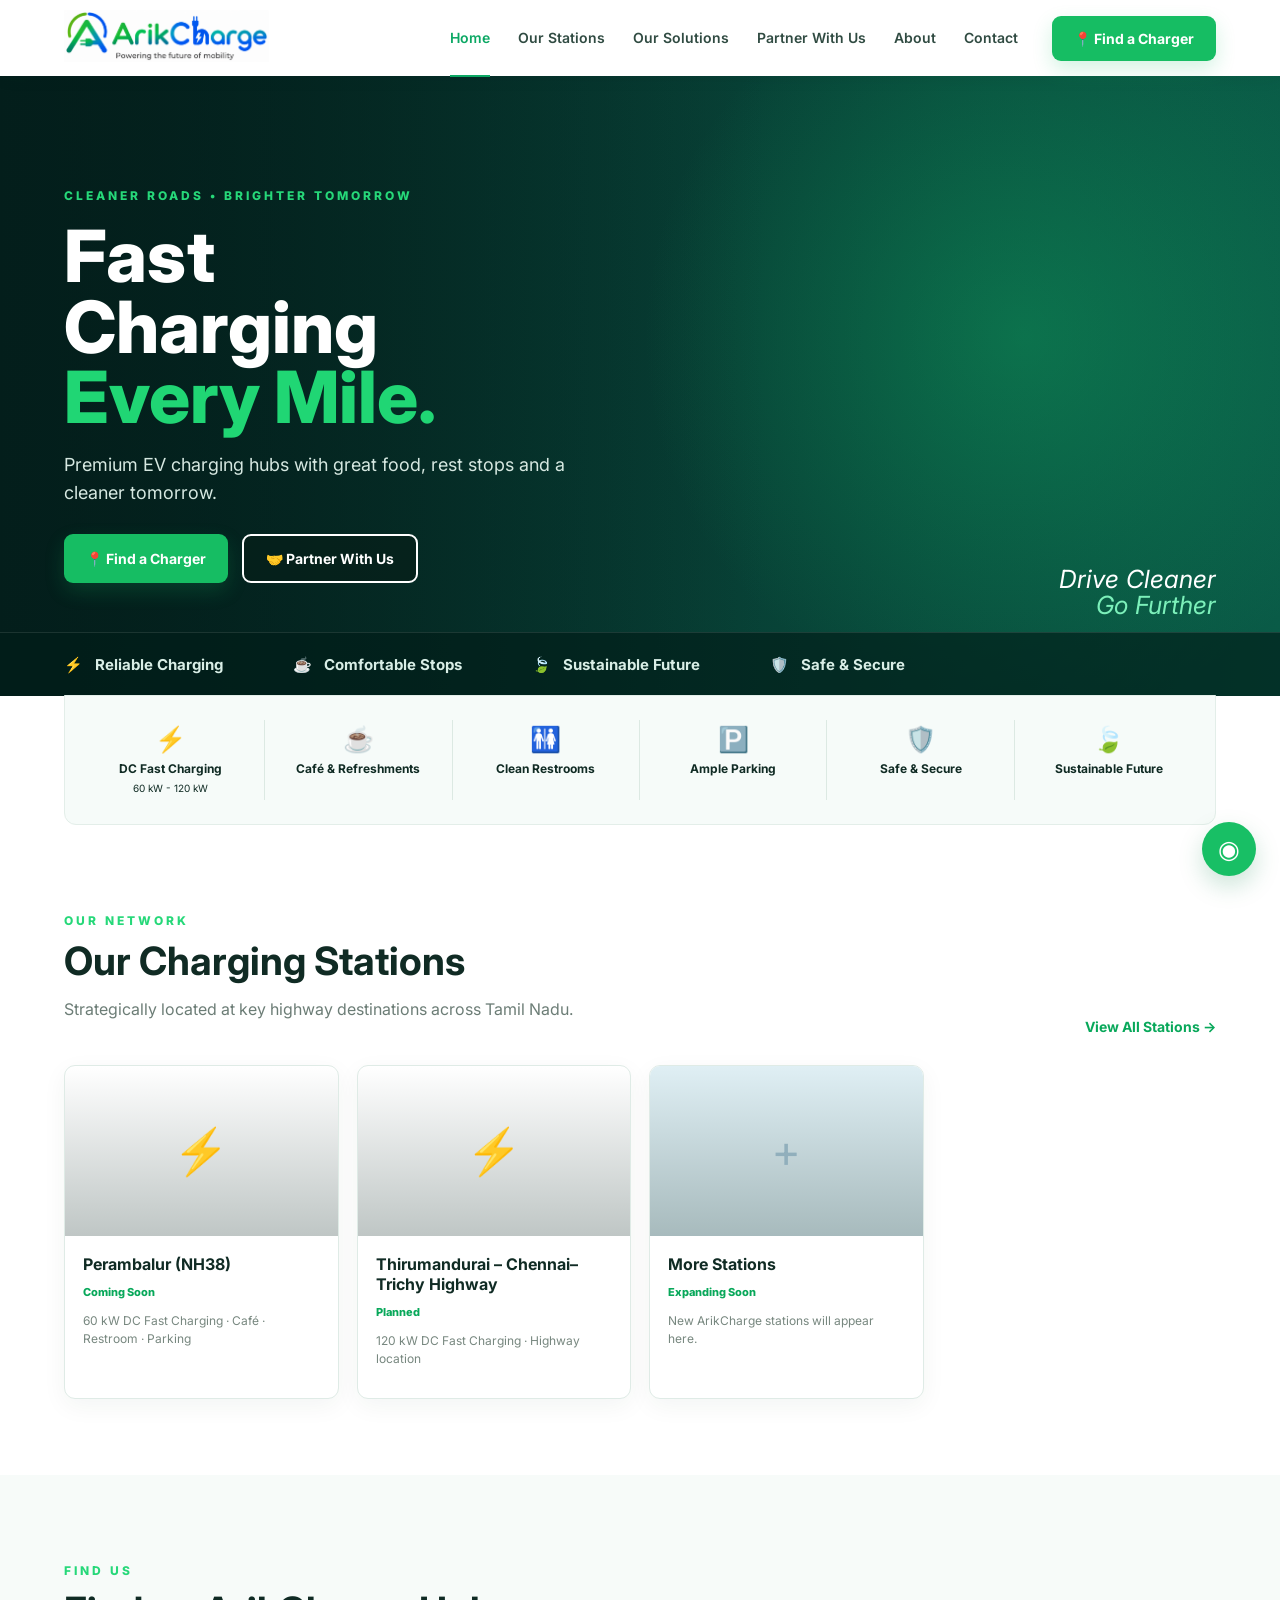
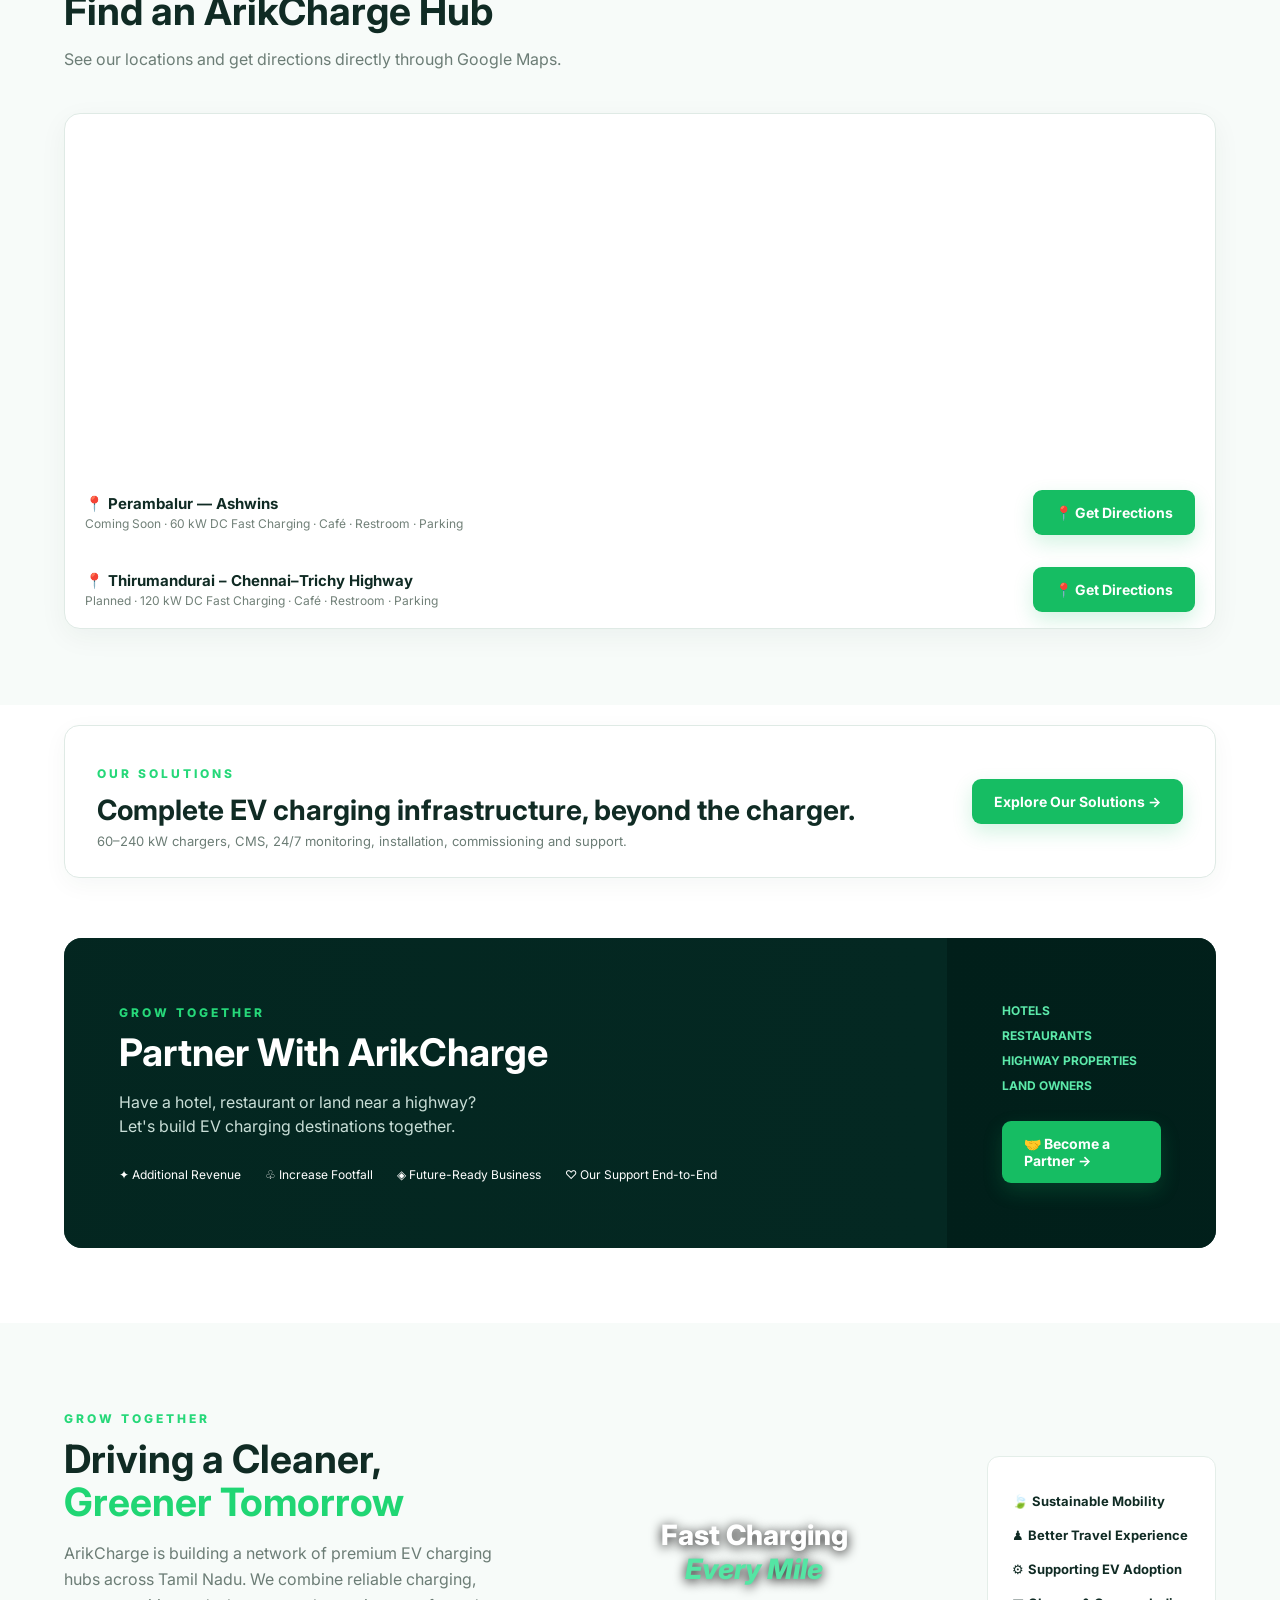
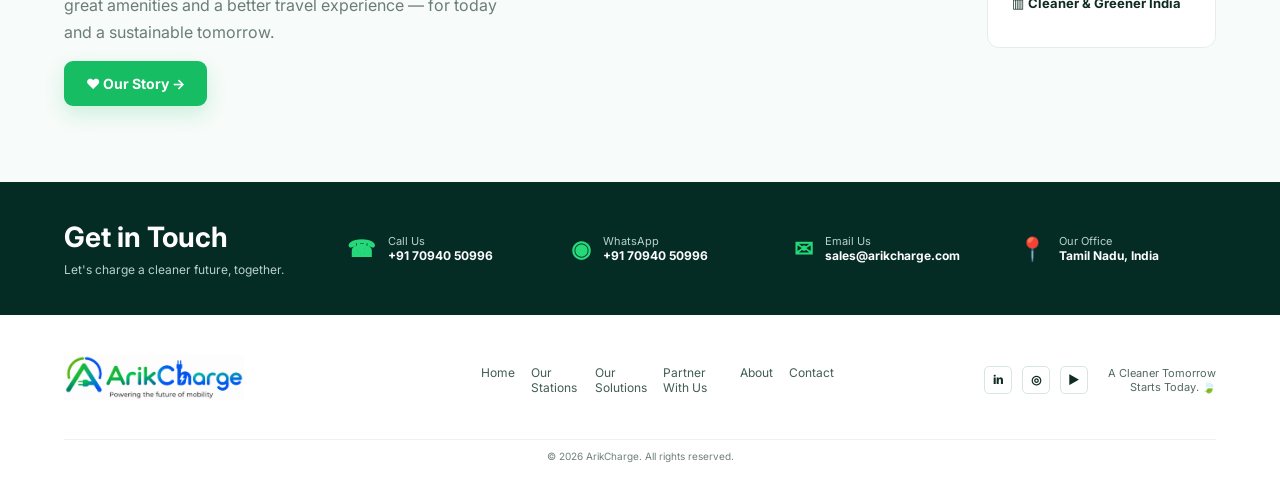
==== index.html @ 1a36ce8d "Add files via upload" ====
<!doctype html>
<html lang="en">
<head>
  <meta charset="utf-8">
  <meta name="viewport" content="width=device-width, initial-scale=1">
  <meta name="description" content="ArikCharge — Fast charging every mile. Premium EV charging hubs across Tamil Nadu.">
  <title>ArikCharge | Fast charging every mile</title>
  <link rel="preconnect" href="https://fonts.googleapis.com">
  <link rel="preconnect" href="https://fonts.gstatic.com" crossorigin>
  <link href="https://fonts.googleapis.com/css2?family=Inter:wght@400;500;600;700;800&display=swap" rel="stylesheet">
  <link rel="stylesheet" href="style.css">
</head>
<body>
<header class="site-header">
  <a class="brand" href="#home" aria-label="ArikCharge home">
    <img src="assets/arikcharge-logo.png" alt="ArikCharge">
  </a>
  <nav class="desktop-nav" aria-label="Main navigation">
    <a class="active" href="#home">Home</a>
    <a href="stations.html">Our Stations</a>
    <a href="solutions.html">Our Solutions</a>
    <a href="#partner">Partner With Us</a>
    <a href="#about">About</a>
    <a href="#contact">Contact</a>
  </nav>
  <a class="btn btn-green" href="stations.html">📍 Find a Charger</a>
  <button class="menu-btn" aria-label="Open menu" aria-expanded="false">☰</button>
</header>

<main id="home">
<section class="hero">
  <div class="hero-overlay"></div>
  <div class="hero-content">
    <p class="eyebrow">CLEANER ROADS • BRIGHTER TOMORROW</p>
    <h1>Fast<br>Charging<br><span>Every Mile.</span></h1>
    <p class="hero-copy">Premium EV charging hubs with great food, rest stops and a cleaner tomorrow.</p>
    <div class="hero-actions">
      <a class="btn btn-green" href="stations.html">📍 Find a Charger</a>
      <a class="btn btn-outline" href="#partner">🤝 Partner With Us</a>
    </div>
  </div>
  <div class="hero-sign">Drive Cleaner<br><span>Go Further</span></div>
  <div class="hero-features">
    <div>⚡ <b>Reliable Charging</b></div>
    <div>☕ <b>Comfortable Stops</b></div>
    <div>🍃 <b>Sustainable Future</b></div>
    <div>🛡️ <b>Safe & Secure</b></div>
  </div>
</section>

<section class="amenities">
  <div><span>⚡</span><b>DC Fast Charging</b><small>60 kW - 120 kW</small></div>
  <div><span>☕</span><b>Café & Refreshments</b></div>
  <div><span>🚻</span><b>Clean Restrooms</b></div>
  <div><span>🅿️</span><b>Ample Parking</b></div>
  <div><span>🛡️</span><b>Safe & Secure</b></div>
  <div><span>🍃</span><b>Sustainable Future</b></div>
</section>

<section class="section" id="hubs">
  <div class="section-heading">
    <div><p class="tag">OUR NETWORK</p><h2>Our Charging Stations</h2><p>Strategically located at key highway destinations across Tamil Nadu.</p></div>
    <a class="green-link" href="stations.html">View All Stations →</a>
  </div>
  <div class="hub-grid">
    <article class="hub-card">
      <div class="hub-photo photo-1"><span>⚡</span></div>
      <div class="hub-body"><h3>Perambalur (NH38)</h3><span class="status">Coming Soon</span><p>60 kW DC Fast Charging · Café · Restroom · Parking</p></div>
    </article>
    <article class="hub-card">
      <div class="hub-photo photo-2"><span>⚡</span></div>
      <div class="hub-body"><h3>Thirumandurai – Chennai–Trichy Highway</h3><span class="status">Planned</span><p>120 kW DC Fast Charging · Highway location</p></div>
    </article>
    <article class="hub-card more-card">
      <div class="hub-photo more"><span>+</span></div>
      <div class="hub-body"><h3>More Stations</h3><span class="status">Expanding Soon</span><p>New ArikCharge stations will appear here.</p></div>
    </article>
  </div>
</section>

<section class="section map-section" id="map">
  <div class="section-heading"><div><p class="tag">FIND US</p><h2>Find an ArikCharge Hub</h2><p>See our locations and get directions directly through Google Maps.</p></div></div>
  <div class="map-card">
    <iframe title="ArikCharge locations map" src="https://www.google.com/maps?q=11.32,78.98&z=10&output=embed" loading="lazy" allowfullscreen></iframe>
    <div class="map-actions"><div><strong>📍 Perambalur — Ashwins</strong><span>Coming Soon · 60 kW DC Fast Charging · Café · Restroom · Parking</span></div><a class="btn btn-green" href="https://www.google.com/maps/dir/?api=1&destination=Ashwins%20Hotel%2C%20Perambalur%2C%20Tamil%20Nadu" target="_blank" rel="noopener">📍 Get Directions</a></div>
    <div class="map-actions"><div><strong>📍 Thirumandurai – Chennai–Trichy Highway</strong><span>Planned · 120 kW DC Fast Charging · Café · Restroom · Parking</span></div><a class="btn btn-green" href="https://www.google.com/maps/dir/?api=1&destination=9XWV%2BQC3%2C%20Chennai%20-%20Trichy%20Hwy%2C%20Thirumandurai%2C%20Tamil%20Nadu%20621108" target="_blank" rel="noopener">📍 Get Directions</a></div>
  </div>
</section>

<section class="section" style="padding-top:20px;padding-bottom:60px">
  <div class="solution-teaser" style="display:flex;justify-content:space-between;align-items:center;gap:25px;padding:28px 32px;border:1px solid #dfeae5;border-radius:15px;background:#fff;box-shadow:0 7px 24px #123a2b0b">
    <div><p class="tag">OUR SOLUTIONS</p><h2 style="margin:6px 0;font-size:28px">Complete EV charging infrastructure, beyond the charger.</h2><p style="margin:0;color:#6c7d76;font-size:13px">60–240 kW chargers, CMS, 24/7 monitoring, installation, commissioning and support.</p></div>
    <a class="btn btn-green" href="solutions.html">Explore Our Solutions →</a>
  </div>
</section>

<section class="partner" id="partner">
  <div class="partner-image"></div>
  <div class="partner-content">
    <p class="tag">GROW TOGETHER</p>
    <h2>Partner With ArikCharge</h2>
    <p>Have a hotel, restaurant or land near a highway?<br>Let's build EV charging destinations together.</p>
    <div class="partner-benefits">
      <span>✦ Additional Revenue</span><span>♧ Increase Footfall</span><span>◈ Future-Ready Business</span><span>♡ Our Support End-to-End</span>
    </div>
  </div>
  <div class="partner-side"><b>HOTELS</b><b>RESTAURANTS</b><b>HIGHWAY PROPERTIES</b><b>LAND OWNERS</b><a class="btn btn-green" href="#contact">🤝 Become a Partner →</a></div>
</section>

<section class="section about" id="about">
  <div class="about-copy">
    <p class="tag">GROW TOGETHER</p>
    <h2>Driving a Cleaner,<br><span>Greener Tomorrow</span></h2>
    <p>ArikCharge is building a network of premium EV charging hubs across Tamil Nadu. We combine reliable charging, great amenities and a better travel experience — for today and a sustainable tomorrow.</p>
    <a class="btn btn-green" href="about.html">♥ Our Story →</a>
  </div>
  <div class="about-image"><span>Fast Charging<br><em>Every Mile</em></span></div>
  <div class="about-points">
    <p>🍃 <b>Sustainable Mobility</b></p>
    <p>♟ <b>Better Travel Experience</b></p>
    <p>⚙ <b>Supporting EV Adoption</b></p>
    <p>▥ <b>Cleaner & Greener India</b></p>
  </div>
</section>

<section class="contact" id="contact">
  <div><h2>Get in Touch</h2><p>Let's charge a cleaner future, together.</p></div>
  <a href="tel:+917094050996"><strong>☎</strong><span>Call Us<br><b>+91 70940 50996</b></span></a>
  <a href="https://wa.me/917094050996" target="_blank" rel="noopener"><strong>◉</strong><span>WhatsApp<br><b>+91 70940 50996</b></span></a>
  <a href="mailto:sales@arikcharge.com"><strong>✉</strong><span>Email Us<br><b>sales@arikcharge.com</b></span></a>
  <div><strong>📍</strong><span>Our Office<br><b>Tamil Nadu, India</b></span></div>
</section>
</main>
<a class="whatsapp-float" href="https://wa.me/917094050996" target="_blank" rel="noopener" aria-label="Chat with ArikCharge on WhatsApp">◉</a>

<footer>
  <div class="footer-brand"><img src="assets/arikcharge-logo.png" alt="ArikCharge"></div>
  <div class="footer-links"><a href="#home">Home</a><a href="stations.html">Our Stations</a><a href="solutions.html">Our Solutions</a><a href="#partner">Partner With Us</a><a href="#about">About</a><a href="#contact">Contact</a></div>
  <div class="social"><a href="#" aria-label="LinkedIn">in</a><a href="https://www.instagram.com/arikcharge/" target="_blank" rel="noopener" aria-label="Instagram">◎</a><a href="#" aria-label="YouTube">▶</a><p>A Cleaner Tomorrow<br>Starts Today. 🍃</p></div>
  <small>© 2026 ArikCharge. All rights reserved.</small>
</footer>
<script src="script.js"></script>
</body>
</html>
---- style.css ----
*{box-sizing:border-box}html{scroll-behavior:smooth}body{margin:0;font-family:Inter,Arial,sans-serif;color:#102b24;background:#fff}a{text-decoration:none;color:inherit}.site-header{height:76px;padding:0 5%;display:flex;align-items:center;gap:34px;background:#fff;position:sticky;top:0;z-index:20;box-shadow:0 2px 16px #062d2210}.brand img{width:205px;height:58px;object-fit:contain}.desktop-nav{display:flex;gap:28px;margin-left:auto}.desktop-nav a{font-size:14px;font-weight:600;color:#304b42;padding:29px 0}.desktop-nav a.active,.desktop-nav a:hover{color:#0ca864;border-bottom:2px solid #0ca864}.btn{display:inline-flex;align-items:center;justify-content:center;padding:14px 22px;border-radius:9px;font-weight:700;font-size:14px;transition:.2s}.btn-green{background:#16bd63;color:#fff;box-shadow:0 8px 20px #16bd6330}.btn-green:hover{transform:translateY(-2px);background:#0faa56}.btn-outline{border:2px solid #fff;color:#fff;background:#061e19aa}.menu-btn{display:none;border:0;background:none;font-size:25px}.hero{min-height:620px;position:relative;background:linear-gradient(90deg,#031e1b 0%,#073b32 48%,#0a5b47 100%);overflow:hidden;color:#fff}.hero:after{content:"";position:absolute;inset:0;background:radial-gradient(circle at 80% 42%,#12b96855 0,transparent 35%),linear-gradient(90deg,#031e1bcc 0%,transparent 60%)}.hero-overlay{position:absolute;inset:0;background-image:url("https://images.unsplash.com/photo-1592833159155-c62df1b65634?auto=format&fit=crop&w=1800&q=85");background-size:cover;background-position:center;opacity:.55}.hero-content{position:relative;z-index:2;padding:100px 5%;max-width:720px}.eyebrow,.tag{font-size:12px;letter-spacing:3px;font-weight:800;color:#26d879}.hero h1{font-size:72px;line-height:.98;margin:18px 0;font-weight:800}.hero h1 span,.about h2 span{color:#20d674}.hero-copy{font-size:18px;line-height:1.55;color:#d6e8e1;max-width:520px}.hero-actions{display:flex;gap:14px;margin-top:28px}.hero-sign{position:absolute;z-index:3;right:5%;bottom:78px;font-size:25px;font-style:italic;line-height:1.05;text-align:right}.hero-sign span{color:#7cf0ba}.hero-features{position:absolute;z-index:3;bottom:0;left:0;right:0;display:flex;gap:70px;padding:22px 5%;background:#001d18aa;border-top:1px solid #ffffff1a}.hero-features div{font-size:15px;color:#d9eee6}.hero-features b{margin-left:8px}.amenities{margin:-1px 5% 0;padding:24px 1%;display:grid;grid-template-columns:repeat(6,1fr);background:#f6fbf9;border:1px solid #e3eee9;border-radius:0 0 12px 12px;position:relative;z-index:5}.amenities div{text-align:center;border-right:1px solid #dce9e3;padding:4px 10px}.amenities div:last-child{border:0}.amenities span{display:block;font-size:25px;color:#0bbf65;margin-bottom:7px}.amenities b{display:block;font-size:12px}.amenities small{font-size:10px}.section{padding:76px 5%}.section-heading{display:flex;justify-content:space-between;align-items:end;gap:20px}.section-heading h2,.about h2,.partner h2{font-size:39px;line-height:1.1;margin:6px 0 10px}.section-heading p:not(.tag),.about-copy>p:not(.tag){color:#6c7d76}.green-link{color:#08a85a;font-weight:700;font-size:14px}.hub-grid{display:grid;grid-template-columns:repeat(4,1fr);gap:18px;margin-top:30px}.hub-card{background:#fff;border:1px solid #dfebe6;border-radius:11px;overflow:hidden;box-shadow:0 7px 24px #123a2b0d}.hub-photo{height:170px;background-size:cover;background-position:center;display:flex;align-items:center;justify-content:center;color:#fff;font-size:45px;position:relative}.hub-photo:after{content:"";position:absolute;inset:0;background:linear-gradient(180deg,transparent,#001d1840)}.hub-photo span{position:relative;z-index:1}.photo-1{background-image:url("https://images.unsplash.com/photo-1593941707882-a5bba14938c7?auto=format&fit=crop&w=900&q=80")}.photo-2{background-image:url("https://images.unsplash.com/photo-1617886322168-72f1d7b6c1a0?auto=format&fit=crop&w=900&q=80")}.photo-3{background-image:url("https://images.unsplash.com/photo-1592833159155-c62df1b65634?auto=format&fit=crop&w=900&q=80")}.more{background:#dfeff4;color:#91afbc}.hub-body{padding:18px}.hub-body h3{margin:0 0 6px;font-size:16px}.hub-body p{font-size:12px;color:#77877f;line-height:1.5}.status{font-size:11px;font-weight:800;color:#08a85a}.partner{margin:0 5% 75px;border-radius:18px;overflow:hidden;min-height:310px;display:grid;grid-template-columns:1.3fr 1fr .7fr;position:relative;background:#052b25;color:#fff}.partner-image{grid-column:1/4;grid-row:1;position:absolute;inset:0;background-image:linear-gradient(90deg,#03251fcc,#03251f66),url("https://images.unsplash.com/photo-1497366754035-f200968a6e72?auto=format&fit=crop&w=1800&q=80");background-size:cover;background-position:center}.partner-content,.partner-side{position:relative;z-index:2;padding:55px}.partner-content{grid-column:1/3}.partner-content h2{font-size:38px}.partner-content>p:not(.tag){line-height:1.55;color:#c9ded7}.partner-benefits{display:flex;gap:24px;margin-top:28px;flex-wrap:wrap;font-size:12px}.partner-side{grid-column:3;background:#001b17aa;display:flex;flex-direction:column;gap:10px;align-items:flex-start;justify-content:center}.partner-side b{font-size:12px;color:#5ce9aa}.partner-side .btn{margin-top:18px}.about{display:grid;grid-template-columns:1.1fr 1fr .55fr;gap:25px;align-items:center;background:#f7fbf9}.about-copy{padding-right:20px}.about-copy>p:not(.tag){line-height:1.65}.about-image{height:260px;border-radius:12px;background-image:url("https://images.unsplash.com/photo-1500530855697-b586d89ba3ee?auto=format&fit=crop&w=1000&q=80");background-size:cover;background-position:center;display:flex;align-items:center;justify-content:center;color:#fff;text-align:center;font-size:28px;font-weight:800;text-shadow:0 2px 12px #000}.about-image em{color:#55e5a4}.about-points{background:#fff;padding:18px 24px;border-radius:12px;border:1px solid #e4eee9}.about-points p{font-size:13px;margin:18px 0}.contact{background:#052b25;color:#fff;padding:38px 5%;display:grid;grid-template-columns:1.3fr repeat(4,1fr);gap:25px;align-items:center}.contact h2{margin:0 0 8px;font-size:28px}.contact p{margin:0;color:#b8d2ca;font-size:12px}.contact a,.contact>div:not(:first-child){display:flex;gap:12px;align-items:center}.contact strong{font-size:23px;color:#25d87a}.contact span{font-size:11px;color:#b8d2ca}.contact b{font-size:12px;color:#fff}.contact a:hover b{color:#4be99a}footer{padding:35px 5%;display:grid;grid-template-columns:1.1fr 1fr 1fr;gap:30px;align-items:center;background:#fff}.footer-brand img{width:180px;height:55px;object-fit:contain}.footer-links{display:flex;gap:16px;justify-content:center;font-size:12px;color:#425d53}.footer-links a:hover{color:#0aa95c}.social{display:flex;align-items:center;justify-content:flex-end;gap:10px}.social a{width:28px;height:28px;border:1px solid #d8e6e0;border-radius:5px;display:grid;place-items:center;font-weight:800;font-size:12px}.social p{font-size:11px;margin-left:10px;text-align:right;color:#536860}footer small{grid-column:1/4;text-align:center;color:#718078;font-size:10px;padding-top:10px;border-top:1px solid #edf2ef}
@media(max-width:1000px){.desktop-nav{gap:15px}.hub-grid{grid-template-columns:repeat(2,1fr)}.amenities{grid-template-columns:repeat(3,1fr);gap:12px}.amenities div:nth-child(3){border:0}.partner{grid-template-columns:1fr}.partner-content{grid-column:1}.partner-side{grid-column:1}.partner-image{grid-column:1}.about{grid-template-columns:1fr 1fr}.about-points{grid-column:1/3}.contact{grid-template-columns:repeat(2,1fr)}.contact>div:first-child{grid-column:1/3}}
@media(max-width:720px){.site-header{height:68px;padding:0 18px}.brand img{width:155px;height:54px}.desktop-nav,.site-header>.btn{display:none}.menu-btn{display:block;margin-left:auto}.hero{min-height:620px}.hero-content{padding:75px 24px}.hero h1{font-size:52px}.hero-copy{font-size:16px}.hero-sign{right:24px;bottom:80px;font-size:19px}.hero-features{gap:12px;padding:15px 20px;justify-content:space-between}.hero-features div{font-size:10px;text-align:center}.hero-features b{display:block;margin:4px 0 0}.amenities{margin:0 15px;grid-template-columns:repeat(2,1fr);border-radius:0 0 12px 12px}.amenities div:nth-child(even){border:0}.section{padding:55px 20px}.section-heading{display:block}.section-heading h2,.about h2,.partner h2{font-size:31px}.green-link{display:inline-block;margin-top:12px}.hub-grid{grid-template-columns:1fr}.partner{margin:0 15px 55px}.partner-content,.partner-side{padding:35px 25px}.about{grid-template-columns:1fr;padding:50px 20px}.about-points{grid-column:auto}.about-image{height:220px}.contact{grid-template-columns:1fr;padding:35px 25px}.contact>div:first-child{grid-column:auto}.contact a,.contact>div{padding:10px 0}footer{grid-template-columns:1fr;padding:30px 20px;text-align:center}.footer-links{flex-wrap:wrap}.social{justify-content:center}.social p{display:none}footer small{grid-column:auto}}

/* Phase 2 — Our Solutions */
.solution-hero{min-height:430px;position:relative;display:flex;align-items:center;color:#fff;overflow:hidden;background:linear-gradient(90deg,#031e1b,#075c48)}
.solution-hero:before{content:"";position:absolute;inset:0;background:linear-gradient(90deg,#031e1ee8 0%,#063b32d0 45%,#075d4b99 100%),url("https://images.unsplash.com/photo-1593941707882-a5bba14938c7?auto=format&fit=crop&w=1800&q=85") center/cover}
.solution-hero-content{position:relative;z-index:2;padding:80px 5%;max-width:780px}.solution-hero h1{font-size:60px;line-height:1.02;margin:15px 0}.solution-hero h1 span{color:#28df79}.solution-hero p:not(.eyebrow){font-size:17px;line-height:1.65;color:#d5e8e1;max-width:680px}
.charger-grid{display:grid;grid-template-columns:repeat(4,1fr);gap:18px;margin-top:30px}.charger-card{padding:25px;border:1px solid #dfebe6;border-radius:14px;background:#fff;box-shadow:0 8px 28px #123a2b0d;position:relative;overflow:hidden}.charger-card:before{content:"";position:absolute;left:0;top:0;width:100%;height:4px;background:#16bd63}.charger-card.featured:before{background:#1677d2}.charger-number{font-size:44px;font-weight:800;line-height:1;color:#0ca864}.charger-number span{font-size:18px;margin-left:4px}.charger-card h3{font-size:17px;margin:17px 0 8px}.charger-card p{font-size:12px;color:#708078;line-height:1.55;min-height:58px}.charger-card ul,.service-card ul{padding-left:17px;color:#52665e;font-size:12px;line-height:1.9;margin-bottom:0}.solution-services{background:#f7fbf9}.service-grid{display:grid;grid-template-columns:repeat(4,1fr);gap:18px;margin-top:30px}.service-card{background:#fff;border:1px solid #dfebe6;border-radius:14px;padding:25px;box-shadow:0 7px 24px #123a2b0a}.service-icon{width:52px;height:52px;border-radius:12px;display:grid;place-items:center;background:#eaf8f1;color:#087f4d;font-weight:800;font-size:18px;margin-bottom:17px}.service-card h3{margin:0 0 8px;font-size:17px}.service-card p{font-size:12px;color:#708078;line-height:1.55;min-height:58px}.process-section{background:#e9f8f2;padding:60px 5%}.process-inner{text-align:center}.process-inner h2{font-size:36px;margin:7px 0 35px}.process-grid{display:grid;grid-template-columns:1fr .35fr 1fr .35fr 1fr .35fr 1fr .35fr 1fr .35fr 1fr;align-items:center;gap:10px}.process-grid div{font-size:12px;color:#35564a}.process-grid div:nth-child(even){font-size:24px;color:#16bd63}.process-grid div:nth-child(odd){display:flex;flex-direction:column;gap:8px}.process-grid b{font-size:20px;color:#0ca864}.process-grid span{font-weight:700}.solution-cta{margin:70px 5%;padding:50px 55px;border-radius:18px;background:linear-gradient(110deg,#052c25,#075d4b);color:#fff;display:flex;justify-content:space-between;align-items:center;gap:30px}.solution-cta h2{font-size:36px;margin:6px 0 10px}.solution-cta p:not(.tag){color:#c6ddd5;line-height:1.55;max-width:650px}.cta-actions{display:flex;gap:12px;flex-shrink:0}.btn-light-outline{border:2px solid #fff;color:#fff;background:transparent}.btn-light-outline:hover{background:#fff;color:#06352c}

/* Home map + social */
.map-section{background:#f7fbf9}.map-card{margin-top:28px;border-radius:16px;overflow:hidden;border:1px solid #dfeae5;background:#fff;box-shadow:0 8px 28px #123a2b0d}.map-card iframe{display:block;width:100%;height:360px;border:0}.map-actions{padding:16px 20px;display:flex;justify-content:space-between;align-items:center;gap:15px}.map-actions strong{font-size:15px}.map-actions span{display:block;color:#718078;font-size:12px;margin-top:3px}.whatsapp-float{position:fixed;right:24px;bottom:24px;z-index:50;width:54px;height:54px;border-radius:50%;display:grid;place-items:center;background:#18bf65;color:#fff;font-size:25px;box-shadow:0 10px 25px #0a7e4535}.whatsapp-float:hover{transform:translateY(-2px)}
@media(max-width:1000px){.charger-grid,.service-grid{grid-template-columns:repeat(2,1fr)}.process-grid{grid-template-columns:repeat(6,1fr)}.process-grid div:nth-child(even){display:none}.process-grid div:nth-child(odd){margin-bottom:18px}.solution-cta{display:block}.cta-actions{margin-top:25px}}
@media(max-width:720px){.solution-hero{min-height:500px}.solution-hero-content{padding:65px 24px}.solution-hero h1{font-size:45px}.charger-grid,.service-grid{grid-template-columns:1fr}.process-section{padding:50px 20px}.process-grid{grid-template-columns:repeat(2,1fr);gap:20px}.solution-cta{margin:50px 15px;padding:35px 25px}.solution-cta h2{font-size:29px}.cta-actions{flex-direction:column}.map-card iframe{height:300px}.map-actions{align-items:flex-start;flex-direction:column}.whatsapp-float{right:18px;bottom:18px}}
@media(max-width:720px){.desktop-nav.mobile-open{display:flex;position:absolute;top:68px;left:0;right:0;background:#fff;padding:12px 20px 18px;flex-direction:column;gap:0;box-shadow:0 12px 20px #123a2b18}.desktop-nav.mobile-open a{padding:13px 0;border-bottom:1px solid #edf2ef}.desktop-nav.mobile-open a.active{border-bottom:2px solid #0ca864}}

/* V3 — Our Stations & About */
.station-hero{min-height:430px;position:relative;display:flex;align-items:center;color:#fff;overflow:hidden;background:#063b32}.station-hero:before{content:"";position:absolute;inset:0;background:linear-gradient(90deg,#031e1ee8 0%,#063b32cc 48%,#075d4b88 100%),url("https://images.unsplash.com/photo-1593941707882-a5bba14938c7?auto=format&fit=crop&w=1800&q=85") center/cover}.station-hero-content{position:relative;z-index:2;padding:80px 5%;max-width:800px}.station-hero h1{font-size:60px;line-height:1.02;margin:15px 0}.station-hero h1 span{color:#28df79}.station-hero p:not(.eyebrow){font-size:17px;line-height:1.65;color:#d5e8e1;max-width:680px}.station-grid{display:grid;grid-template-columns:repeat(2,1fr);gap:22px;margin-top:30px}.station-card{border:1px solid #dfebe6;border-radius:15px;background:#fff;overflow:hidden;box-shadow:0 8px 28px #123a2b0d}.station-card.station-coming{grid-column:1/-1;display:grid;grid-template-columns:260px 1fr;align-items:center}.station-photo{height:210px;background-size:cover;background-position:center;display:flex;align-items:center;justify-content:center;color:#fff;position:relative;overflow:hidden}.station-photo:after{content:"";position:absolute;inset:0;background:linear-gradient(180deg,#001d1810,#001d1870)}.station-photo span{font-size:55px;font-weight:800;position:relative;z-index:1}.station-photo small{font-size:18px;font-weight:800;position:relative;z-index:1;margin:30px 0 0 5px}.station-body{padding:23px}.station-top{display:flex;justify-content:space-between;gap:15px;align-items:start}.station-top .tag{margin:0 0 7px;font-size:10px;letter-spacing:1.6px}.station-body h3{font-size:20px;margin:0 0 9px}.station-body>p:not(.tag){color:#6c7d76;line-height:1.6;font-size:13px}.station-meta{display:flex;gap:8px;flex-wrap:wrap;margin:18px 0}.station-meta span{background:#f3f8f5;border:1px solid #e0ebe5;padding:8px 10px;border-radius:7px;font-size:11px;font-weight:700;color:#3d5a50}.station-btn{margin-top:5px}.station-route-grid{display:grid;grid-template-columns:1fr 1fr;gap:18px;margin-top:28px}.route-card{background:#fff;border:1px solid #dfeae5;border-radius:12px;padding:22px;display:flex;flex-direction:column;gap:8px}.route-card b{font-size:15px}.route-card span{font-size:12px;color:#718078}.about-hero:before{background:linear-gradient(90deg,#031e1ee8 0%,#063b32d0 50%,#075d4b88 100%),url("https://images.unsplash.com/photo-1500530855697-b586d89ba3ee?auto=format&fit=crop&w=1800&q=85") center/cover}.about-story{display:grid;grid-template-columns:1.05fr 1fr;gap:55px;align-items:center}.about-story-copy h2{font-size:42px;margin:8px 0 18px}.about-story-copy h2 span{color:#0cb866}.about-story-copy>p:not(.tag){color:#667971;line-height:1.75}.about-large{height:340px}.values-section{background:#f7fbf9}.value-grid{display:grid;grid-template-columns:repeat(4,1fr);gap:18px;margin-top:30px}.value-grid article{background:#fff;border:1px solid #dfebe6;border-radius:13px;padding:25px;min-height:210px}.value-grid article>b{font-size:12px;color:#0ca864;letter-spacing:1px}.value-grid h3{font-size:17px;margin:30px 0 10px}.value-grid p{font-size:12px;color:#718078;line-height:1.6}.about-vision{padding:75px 5%;background:#052b25;color:#fff;display:grid;grid-template-columns:1.4fr .8fr;gap:50px;align-items:center}.about-vision h2{font-size:42px;margin:7px 0 15px}.about-vision>div:first-child>p:not(.tag){color:#bfd7cf;line-height:1.65;max-width:650px}.vision-points{background:#001d18aa;border:1px solid #ffffff15;border-radius:14px;padding:22px 28px}.vision-points p{margin:16px 0;color:#d5e8e1}.vision-points b{margin-left:8px}
@media(max-width:1000px){.station-grid{grid-template-columns:1fr}.station-card.station-coming{grid-column:auto}.value-grid{grid-template-columns:repeat(2,1fr)}.about-story{grid-template-columns:1fr 1fr}.about-vision{grid-template-columns:1fr}.station-route-grid{grid-template-columns:1fr}}
@media(max-width:720px){.station-hero{min-height:500px}.station-hero-content{padding:65px 24px}.station-hero h1{font-size:45px}.station-grid{grid-template-columns:1fr}.station-card.station-coming{display:block}.station-photo{height:190px}.station-top{display:block}.station-top .status{display:inline-block;margin-top:8px}.about-story{grid-template-columns:1fr;padding:55px 20px}.about-story-copy h2{font-size:33px}.about-large{height:250px}.value-grid{grid-template-columns:1fr}.about-vision{padding:55px 20px}.about-vision h2{font-size:33px}.station-route-grid{grid-template-columns:1fr}}

/* V3 branded station cards - real station photos can be added later */
.station-card-clean{overflow:hidden}.station-brand-panel{min-height:205px;background:linear-gradient(135deg,#052b25,#0b7250);display:flex;align-items:center;justify-content:center;position:relative;padding:28px}.station-brand-panel.brand-blue{background:linear-gradient(135deg,#06253b,#075f73)}.station-brand-panel img{width:190px;max-width:70%;height:auto;filter:brightness(0) invert(1);opacity:.98}.station-brand-panel .power-badge{position:absolute;right:22px;bottom:20px;display:flex;align-items:baseline;gap:5px;color:#fff;background:#ffffff18;border:1px solid #ffffff32;border-radius:12px;padding:9px 13px}.power-badge strong{font-size:30px;line-height:1}.power-badge span{font-size:13px;font-weight:800}.station-brand-panel .status{position:absolute;left:22px;top:20px}.station-brand-panel .status.planned{background:#e8f3ff;color:#0868b7}.charger-type{font-size:11px;font-weight:800;color:#0b8d55;background:#eef9f3;border:1px solid #d5eee1;border-radius:999px;padding:7px 10px;white-space:nowrap}.coming-panel{min-height:170px;background:linear-gradient(135deg,#0a3244,#0c8061)}.coming-mark{position:absolute;right:30px;bottom:20px;font-size:58px;font-weight:800;color:#28df79}.station-card-clean .station-body{padding:24px}.station-card-clean .station-meta span{background:#f7fbf9}.station-card-clean .station-btn{width:100%;justify-content:center}.station-card-clean .station-top{align-items:center}
@media(max-width:720px){.station-brand-panel{min-height:180px}.station-brand-panel img{width:160px}.charger-type{display:inline-block;margin-top:8px}.station-card-clean .station-top{display:block}}
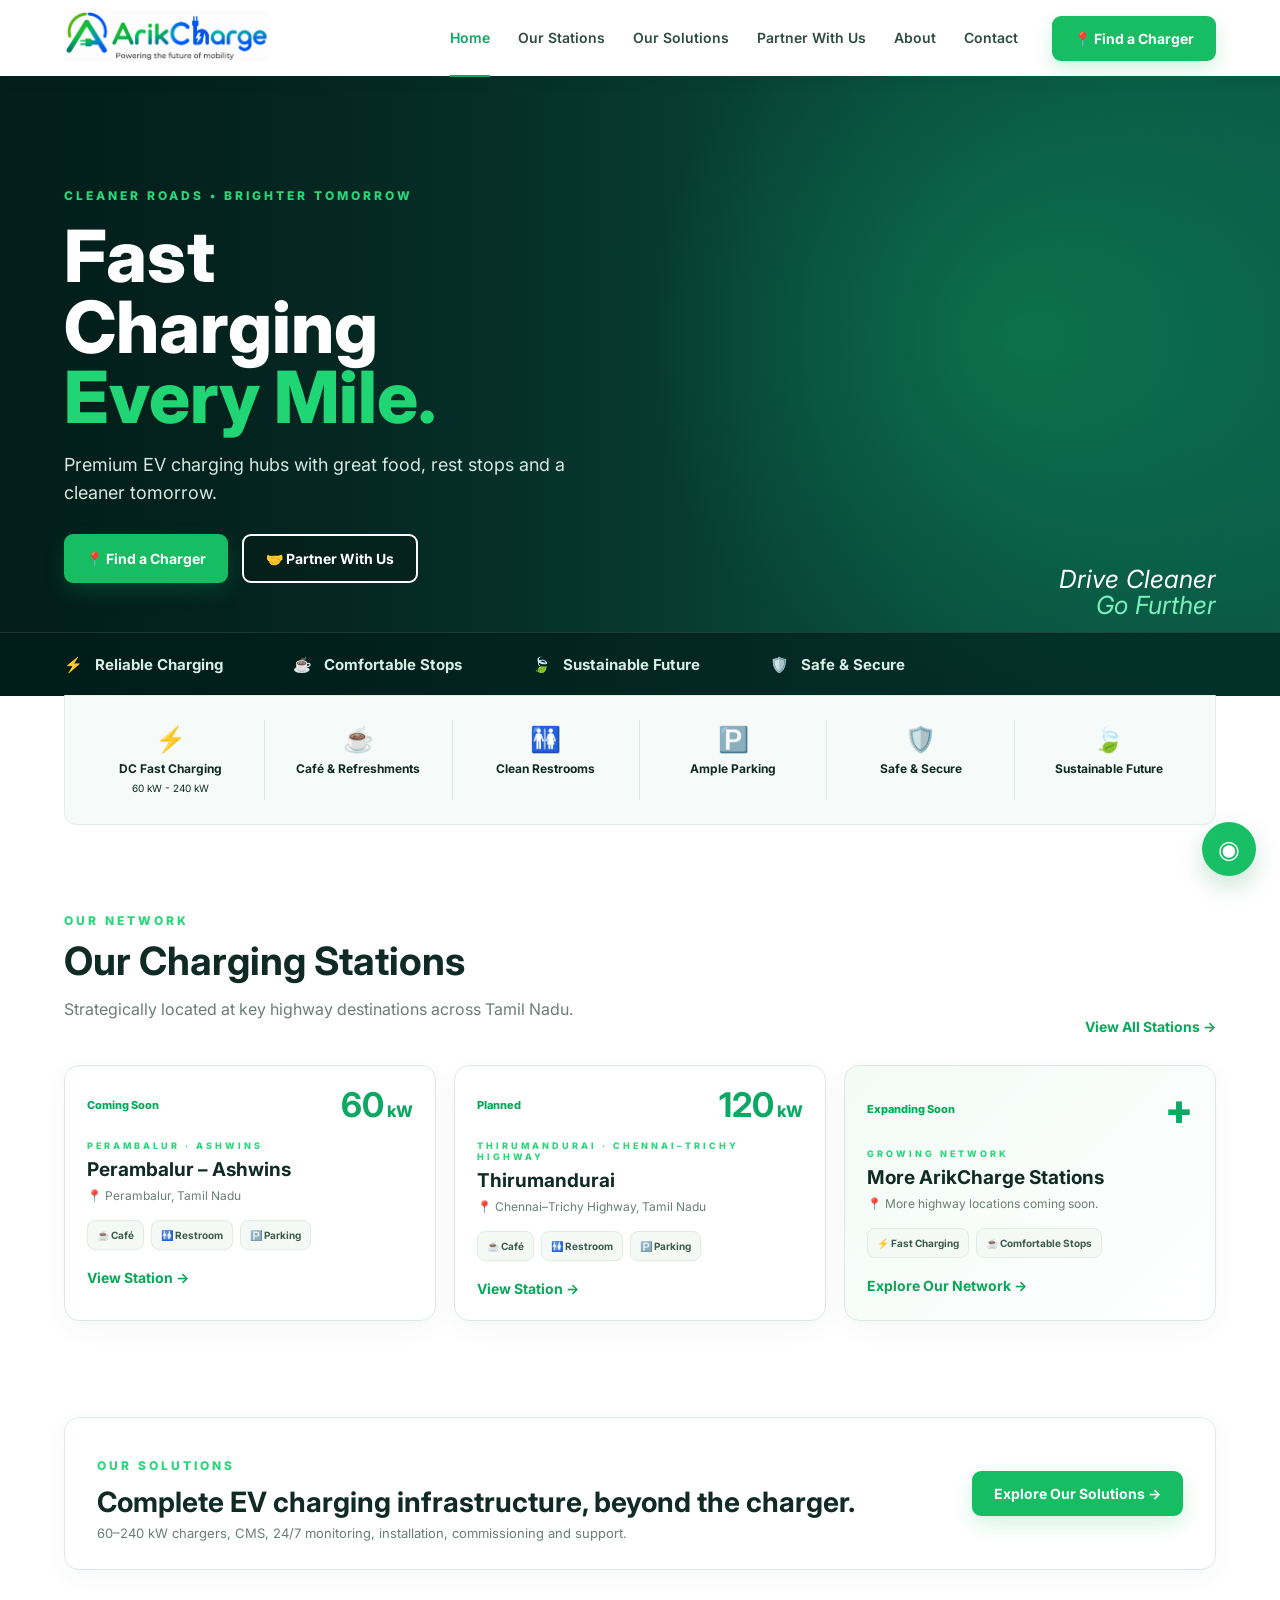
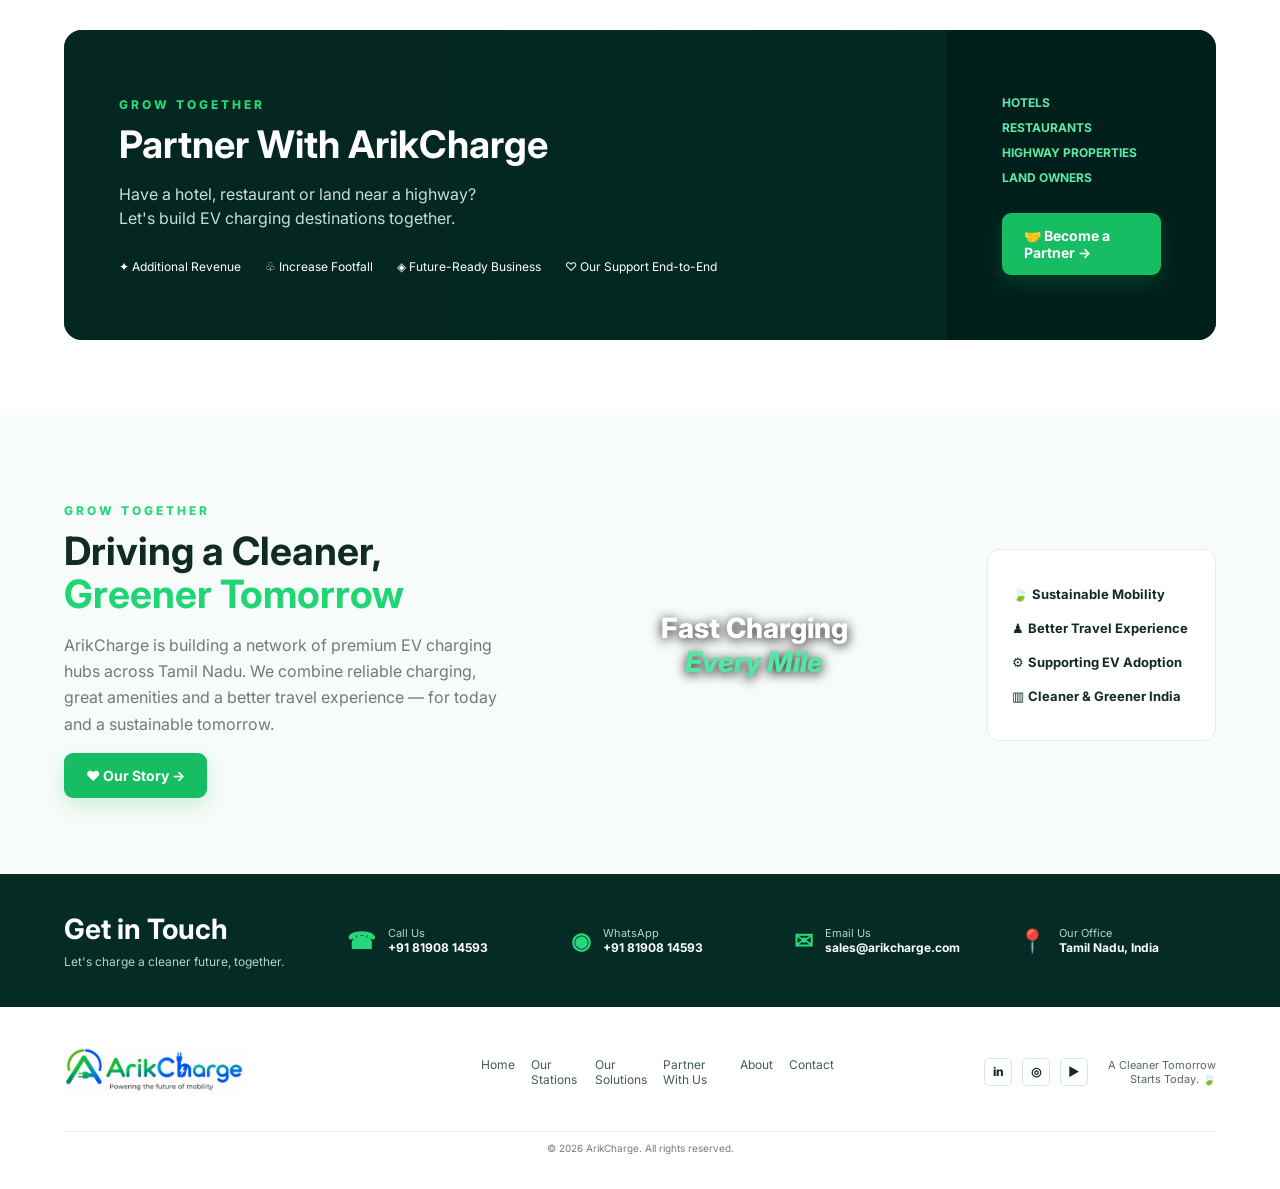
==== commit 8a0066f4: "Add files via upload" ====
--- a/index.html
+++ b/index.html
@@ -21,7 +21,7 @@
     <a href="solutions.html">Our Solutions</a>
     <a href="#partner">Partner With Us</a>
     <a href="#about">About</a>
-    <a href="#contact">Contact</a>
+    <a href="contact.html">Contact</a>
   </nav>
   <a class="btn btn-green" href="stations.html">📍 Find a Charger</a>
   <button class="menu-btn" aria-label="Open menu" aria-expanded="false">☰</button>
@@ -49,7 +49,7 @@
 </section>
 
 <section class="amenities">
-  <div><span>⚡</span><b>DC Fast Charging</b><small>60 kW - 120 kW</small></div>
+  <div><span>⚡</span><b>DC Fast Charging</b><small>60 kW - 240 kW</small></div>
   <div><span>☕</span><b>Café & Refreshments</b></div>
   <div><span>🚻</span><b>Clean Restrooms</b></div>
   <div><span>🅿️</span><b>Ample Parking</b></div>
@@ -62,28 +62,35 @@
     <div><p class="tag">OUR NETWORK</p><h2>Our Charging Stations</h2><p>Strategically located at key highway destinations across Tamil Nadu.</p></div>
     <a class="green-link" href="stations.html">View All Stations →</a>
   </div>
-  <div class="hub-grid">
-    <article class="hub-card">
-      <div class="hub-photo photo-1"><span>⚡</span></div>
-      <div class="hub-body"><h3>Perambalur (NH38)</h3><span class="status">Coming Soon</span><p>60 kW DC Fast Charging · Café · Restroom · Parking</p></div>
+  <div class="home-station-grid">
+    <article class="home-station-card">
+      <div class="home-station-top">
+        <span class="status">Coming Soon</span><span class="home-power"><strong>60</strong> kW</span>
+      </div>
+      <p class="tag">PERAMBALUR · ASHWINS</p>
+      <h3>Perambalur – Ashwins</h3>
+      <p class="home-station-location">📍 Perambalur, Tamil Nadu</p>
+      <div class="home-station-facilities"><span>☕ Café</span><span>🚻 Restroom</span><span>🅿️ Parking</span></div>
+      <a class="green-link" href="stations.html">View Station →</a>
     </article>
-    <article class="hub-card">
-      <div class="hub-photo photo-2"><span>⚡</span></div>
-      <div class="hub-body"><h3>Thirumandurai – Chennai–Trichy Highway</h3><span class="status">Planned</span><p>120 kW DC Fast Charging · Highway location</p></div>
+    <article class="home-station-card">
+      <div class="home-station-top">
+        <span class="status planned">Planned</span><span class="home-power"><strong>120</strong> kW</span>
+      </div>
+      <p class="tag">THIRUMANDURAI · CHENNAI–TRICHY HIGHWAY</p>
+      <h3>Thirumandurai</h3>
+      <p class="home-station-location">📍 Chennai–Trichy Highway, Tamil Nadu</p>
+      <div class="home-station-facilities"><span>☕ Café</span><span>🚻 Restroom</span><span>🅿️ Parking</span></div>
+      <a class="green-link" href="stations.html">View Station →</a>
     </article>
-    <article class="hub-card more-card">
-      <div class="hub-photo more"><span>+</span></div>
-      <div class="hub-body"><h3>More Stations</h3><span class="status">Expanding Soon</span><p>New ArikCharge stations will appear here.</p></div>
+    <article class="home-station-card home-more-station">
+      <div class="home-station-top"><span class="status">Expanding Soon</span><span class="home-power plus">+</span></div>
+      <p class="tag">GROWING NETWORK</p>
+      <h3>More ArikCharge Stations</h3>
+      <p class="home-station-location">📍 More highway locations coming soon.</p>
+      <div class="home-station-facilities"><span>⚡ Fast Charging</span><span>☕ Comfortable Stops</span></div>
+      <a class="green-link" href="stations.html">Explore Our Network →</a>
     </article>
-  </div>
-</section>
-
-<section class="section map-section" id="map">
-  <div class="section-heading"><div><p class="tag">FIND US</p><h2>Find an ArikCharge Hub</h2><p>See our locations and get directions directly through Google Maps.</p></div></div>
-  <div class="map-card">
-    <iframe title="ArikCharge locations map" src="https://www.google.com/maps?q=11.32,78.98&z=10&output=embed" loading="lazy" allowfullscreen></iframe>
-    <div class="map-actions"><div><strong>📍 Perambalur — Ashwins</strong><span>Coming Soon · 60 kW DC Fast Charging · Café · Restroom · Parking</span></div><a class="btn btn-green" href="https://www.google.com/maps/dir/?api=1&destination=Ashwins%20Hotel%2C%20Perambalur%2C%20Tamil%20Nadu" target="_blank" rel="noopener">📍 Get Directions</a></div>
-    <div class="map-actions"><div><strong>📍 Thirumandurai – Chennai–Trichy Highway</strong><span>Planned · 120 kW DC Fast Charging · Café · Restroom · Parking</span></div><a class="btn btn-green" href="https://www.google.com/maps/dir/?api=1&destination=9XWV%2BQC3%2C%20Chennai%20-%20Trichy%20Hwy%2C%20Thirumandurai%2C%20Tamil%20Nadu%20621108" target="_blank" rel="noopener">📍 Get Directions</a></div>
   </div>
 </section>
 
@@ -104,7 +111,7 @@
       <span>✦ Additional Revenue</span><span>♧ Increase Footfall</span><span>◈ Future-Ready Business</span><span>♡ Our Support End-to-End</span>
     </div>
   </div>
-  <div class="partner-side"><b>HOTELS</b><b>RESTAURANTS</b><b>HIGHWAY PROPERTIES</b><b>LAND OWNERS</b><a class="btn btn-green" href="#contact">🤝 Become a Partner →</a></div>
+  <div class="partner-side"><b>HOTELS</b><b>RESTAURANTS</b><b>HIGHWAY PROPERTIES</b><b>LAND OWNERS</b><a class="btn btn-green" href="index.html#partner">🤝 Become a Partner →</a></div>
 </section>
 
 <section class="section about" id="about">
@@ -125,17 +132,17 @@
 
 <section class="contact" id="contact">
   <div><h2>Get in Touch</h2><p>Let's charge a cleaner future, together.</p></div>
-  <a href="tel:+917094050996"><strong>☎</strong><span>Call Us<br><b>+91 70940 50996</b></span></a>
-  <a href="https://wa.me/917094050996" target="_blank" rel="noopener"><strong>◉</strong><span>WhatsApp<br><b>+91 70940 50996</b></span></a>
+  <a href="tel:+918190814593"><strong>☎</strong><span>Call Us<br><b>+91 81908 14593</b></span></a>
+  <a href="https://wa.me/918190814593" target="_blank" rel="noopener"><strong>◉</strong><span>WhatsApp<br><b>+91 81908 14593</b></span></a>
   <a href="mailto:sales@arikcharge.com"><strong>✉</strong><span>Email Us<br><b>sales@arikcharge.com</b></span></a>
   <div><strong>📍</strong><span>Our Office<br><b>Tamil Nadu, India</b></span></div>
 </section>
 </main>
-<a class="whatsapp-float" href="https://wa.me/917094050996" target="_blank" rel="noopener" aria-label="Chat with ArikCharge on WhatsApp">◉</a>
+<a class="whatsapp-float" href="https://wa.me/918190814593" target="_blank" rel="noopener" aria-label="Chat with ArikCharge on WhatsApp">◉</a>
 
 <footer>
   <div class="footer-brand"><img src="assets/arikcharge-logo.png" alt="ArikCharge"></div>
-  <div class="footer-links"><a href="#home">Home</a><a href="stations.html">Our Stations</a><a href="solutions.html">Our Solutions</a><a href="#partner">Partner With Us</a><a href="#about">About</a><a href="#contact">Contact</a></div>
+  <div class="footer-links"><a href="#home">Home</a><a href="stations.html">Our Stations</a><a href="solutions.html">Our Solutions</a><a href="#partner">Partner With Us</a><a href="#about">About</a><a href="contact.html">Contact</a></div>
   <div class="social"><a href="#" aria-label="LinkedIn">in</a><a href="https://www.instagram.com/arikcharge/" target="_blank" rel="noopener" aria-label="Instagram">◎</a><a href="#" aria-label="YouTube">▶</a><p>A Cleaner Tomorrow<br>Starts Today. 🍃</p></div>
   <small>© 2026 ArikCharge. All rights reserved.</small>
 </footer>
--- a/style.css
+++ b/style.css
@@ -22,3 +22,16 @@
 /* V3 branded station cards - real station photos can be added later */
 .station-card-clean{overflow:hidden}.station-brand-panel{min-height:205px;background:linear-gradient(135deg,#052b25,#0b7250);display:flex;align-items:center;justify-content:center;position:relative;padding:28px}.station-brand-panel.brand-blue{background:linear-gradient(135deg,#06253b,#075f73)}.station-brand-panel img{width:190px;max-width:70%;height:auto;filter:brightness(0) invert(1);opacity:.98}.station-brand-panel .power-badge{position:absolute;right:22px;bottom:20px;display:flex;align-items:baseline;gap:5px;color:#fff;background:#ffffff18;border:1px solid #ffffff32;border-radius:12px;padding:9px 13px}.power-badge strong{font-size:30px;line-height:1}.power-badge span{font-size:13px;font-weight:800}.station-brand-panel .status{position:absolute;left:22px;top:20px}.station-brand-panel .status.planned{background:#e8f3ff;color:#0868b7}.charger-type{font-size:11px;font-weight:800;color:#0b8d55;background:#eef9f3;border:1px solid #d5eee1;border-radius:999px;padding:7px 10px;white-space:nowrap}.coming-panel{min-height:170px;background:linear-gradient(135deg,#0a3244,#0c8061)}.coming-mark{position:absolute;right:30px;bottom:20px;font-size:58px;font-weight:800;color:#28df79}.station-card-clean .station-body{padding:24px}.station-card-clean .station-meta span{background:#f7fbf9}.station-card-clean .station-btn{width:100%;justify-content:center}.station-card-clean .station-top{align-items:center}
 @media(max-width:720px){.station-brand-panel{min-height:180px}.station-brand-panel img{width:160px}.charger-type{display:inline-block;margin-top:8px}.station-card-clean .station-top{display:block}}
+
+/* V4 Contact page */
+.contact-hero{min-height:330px;position:relative;display:flex;align-items:center;overflow:hidden;background:linear-gradient(100deg,#031e1b 0%,#063d33 55%,#087c57 100%);color:#fff}.contact-hero:after{content:"";position:absolute;inset:0;background:radial-gradient(circle at 82% 45%,#1bd97755,transparent 32%),linear-gradient(90deg,#031e1bdd,transparent 70%)}.contact-hero-content{position:relative;z-index:2;padding:65px 5%;max-width:800px}.contact-hero h1{font-size:55px;line-height:1.02;margin:14px 0}.contact-hero h1 span{color:#27dc78}.contact-hero p:not(.eyebrow){max-width:650px;color:#d5e8e1;line-height:1.7;margin:0}.contact-main{display:grid;grid-template-columns:.9fr 1.1fr;gap:55px;align-items:start;padding-top:70px;padding-bottom:75px;background:#fff}.contact-intro h2{font-size:40px;margin:8px 0 15px}.contact-intro>p:not(.tag){color:#687b73;line-height:1.7;max-width:600px}.contact-info-card{display:flex;gap:18px;align-items:flex-start;padding:20px;background:#f7fbf9;border:1px solid #dfebe6;border-radius:13px;margin-top:15px}.contact-icon{width:46px;height:46px;border-radius:12px;background:#e4f8ed;color:#0aaa5b;display:flex;align-items:center;justify-content:center;font-size:20px;font-weight:800;flex:0 0 auto}.contact-info-card small{font-size:10px;letter-spacing:1.5px;font-weight:800;color:#6f8179}.contact-info-card h3{font-size:16px;margin:6px 0}.contact-info-card p{font-size:12px;color:#718078;line-height:1.5;margin:0 0 6px}.support-card{margin-top:16px;padding:22px;border-radius:14px;background:#052d26;color:#fff;border:1px solid #0c4c3d}.support-card b{font-size:16px}.support-card p{color:#bcd7ce;font-size:12px;line-height:1.6;margin:10px 0 0}.enquiry-card{background:#171b22;border:1px solid #2a303a;border-radius:20px;padding:34px;box-shadow:0 18px 45px #0a2b2115}.form-head h2{color:#fff;font-size:29px;margin:7px 0 10px}.form-head>p:not(.tag){color:#9fa9b5;font-size:13px;line-height:1.6}.form-grid{display:grid;grid-template-columns:1fr 1fr;gap:18px 20px;margin-top:28px}.form-grid label{color:#f5f7f8;font-size:11px;font-weight:800}.form-grid label.full{grid-column:1/-1}.form-grid input,.form-grid select,.form-grid textarea{display:block;width:100%;margin-top:8px;background:#222630;border:1px solid #303642;color:#fff;border-radius:8px;padding:14px;font:inherit;font-size:13px;outline:none}.form-grid input:focus,.form-grid select:focus,.form-grid textarea:focus{border-color:#17c968}.form-grid textarea{resize:vertical;min-height:125px}.form-grid select{appearance:auto}.form-submit{margin-top:22px;width:100%;border:0;cursor:pointer}.form-note{text-align:center;color:#929da8;font-size:11px;margin:14px 0 0}.contact-cta{padding:55px 5%;background:#edf8f3;display:flex;justify-content:space-between;align-items:center;gap:30px}.contact-cta h2{font-size:32px;margin:7px 0}.contact-cta p:not(.tag){color:#667970;font-size:13px}.btn-outline-dark{border:2px solid #163b31;color:#163b31;background:#fff}.btn-outline-dark:hover{background:#163b31;color:#fff}.contact-cta .hero-actions{margin:0}.contact-cta .hero-actions .btn{margin-left:8px}
+@media(max-width:900px){.contact-main{grid-template-columns:1fr}.contact-cta{display:block}.contact-cta .hero-actions{margin-top:20px}.contact-cta .hero-actions .btn{margin:0 8px 0 0}}
+@media(max-width:720px){.contact-hero-content{padding:55px 20px}.contact-hero h1{font-size:42px}.contact-main{padding:50px 20px}.contact-intro h2{font-size:32px}.enquiry-card{padding:23px;border-radius:15px}.form-grid{grid-template-columns:1fr}.form-grid label.full{grid-column:auto}.contact-cta{padding:50px 20px}.contact-cta h2{font-size:28px}.contact-cta .hero-actions .btn{margin:0 5px 8px 0}}
+
+/* V4 Our Stations locator layout */
+.stations-locator{background:#f7fbf9}.locator-heading{display:flex;justify-content:space-between;align-items:end}.station-filters{display:grid;grid-template-columns:1fr 210px 120px;gap:14px;margin:28px 0 20px}.station-search{display:flex;align-items:center;gap:10px;background:#fff;border:1px solid #dce9e3;border-radius:12px;padding:0 16px;color:#0aa85b;font-size:24px}.station-search input{border:0;outline:0;width:100%;height:52px;font:inherit;font-size:14px;color:#243a33}.station-filters select,.filter-reset{height:52px;border:1px solid #dce9e3;border-radius:12px;background:#fff;padding:0 14px;font:inherit;font-size:13px;font-weight:700;color:#29443a}.filter-reset{cursor:pointer}.locator-layout{display:grid;grid-template-columns:1.05fr .95fr;gap:22px;align-items:start}.locator-map{position:sticky;top:90px;border:1px solid #dce9e3;border-radius:18px;overflow:hidden;background:#fff;box-shadow:0 12px 32px #123a2b0d}.locator-map iframe{display:block;width:100%;height:610px;border:0}.map-label{position:absolute;z-index:2;top:14px;left:14px;background:#fff;border-radius:10px;padding:10px 14px;box-shadow:0 6px 20px #123a2b18;display:flex;flex-direction:column;gap:2px}.map-label strong{font-size:14px}.map-label span,.map-note{font-size:11px;color:#718078}.map-note{padding:10px 14px;background:#fff}.station-list{display:flex;flex-direction:column;gap:16px}.station-list-card{background:#fff;border:1px solid #dce9e3;border-radius:16px;padding:22px;box-shadow:0 8px 26px #123a2b0a}.station-card-head{display:flex;justify-content:space-between;align-items:center;margin-bottom:18px}.station-id{font-size:11px;color:#87968f;letter-spacing:1px}.station-list-main{display:flex;justify-content:space-between;gap:18px;align-items:start}.station-list-main .tag{margin:0 0 6px}.station-list-main h3{font-size:22px;margin:0 0 10px}.station-location{margin:0;color:#6c7d76;font-size:13px}.station-power{min-width:105px;text-align:right;color:#0ca864}.station-power strong{font-size:36px;line-height:1}.station-power>span{font-weight:800;margin-left:3px}.station-power small{display:block;color:#6c7d76;font-size:10px;margin-top:4px}.station-facilities{display:grid;grid-template-columns:repeat(3,1fr);gap:8px;margin:20px 0 16px}.station-facilities span{background:#f4f9f6;border:1px solid #e2ece7;border-radius:9px;padding:11px 8px;text-align:center;font-size:12px;font-weight:700;color:#3d5a50}.station-list-card .station-btn{width:100%;justify-content:center}.stations-expanding{border:1px solid #cde8da;border-radius:16px;background:linear-gradient(135deg,#effbf4,#f8fcfa);padding:20px 22px;display:flex;flex-direction:column;gap:5px}.stations-expanding strong{font-size:16px;color:#0b5d3e}.stations-expanding span{font-size:12px;color:#6c7d76}.stations-expanding .green-link{margin-top:5px}@media(max-width:1000px){.locator-layout{grid-template-columns:1fr}.locator-map{position:relative;top:auto}.locator-map iframe{height:430px}}@media(max-width:720px){.station-filters{grid-template-columns:1fr}.locator-map iframe{height:340px}.station-list-main{display:block}.station-power{text-align:left;margin-top:15px}.station-facilities{grid-template-columns:1fr}.station-list-main h3{font-size:19px}}
+
+/* V5 Home station preview - compact, no generic location photos */
+.home-station-grid{display:grid;grid-template-columns:repeat(3,1fr);gap:18px;margin-top:30px}.home-station-card{background:#fff;border:1px solid #dce9e3;border-radius:15px;padding:22px;box-shadow:0 8px 26px #123a2b0b}.home-station-top{display:flex;justify-content:space-between;align-items:center;margin-bottom:18px}.home-power{color:#0ca864;font-weight:800;font-size:16px}.home-power strong{font-size:34px;line-height:1}.home-power.plus{font-size:42px;line-height:1}.home-station-card .tag{font-size:9px;margin:0 0 7px}.home-station-card h3{font-size:19px;margin:0 0 7px;color:#102b24}.home-station-location{font-size:12px;color:#6c7d76;margin:0 0 17px}.home-station-facilities{display:flex;gap:7px;flex-wrap:wrap;margin-bottom:17px}.home-station-facilities span{background:#f4f9f6;border:1px solid #e2ece7;border-radius:8px;padding:8px 9px;font-size:10px;font-weight:700;color:#3d5a50}.home-more-station{background:linear-gradient(135deg,#f2fbf6,#fff)}
+@media(max-width:1000px){.home-station-grid{grid-template-columns:1fr 1fr}.home-more-station{grid-column:1/-1}}
+@media(max-width:720px){.home-station-grid{grid-template-columns:1fr}.home-more-station{grid-column:auto}}
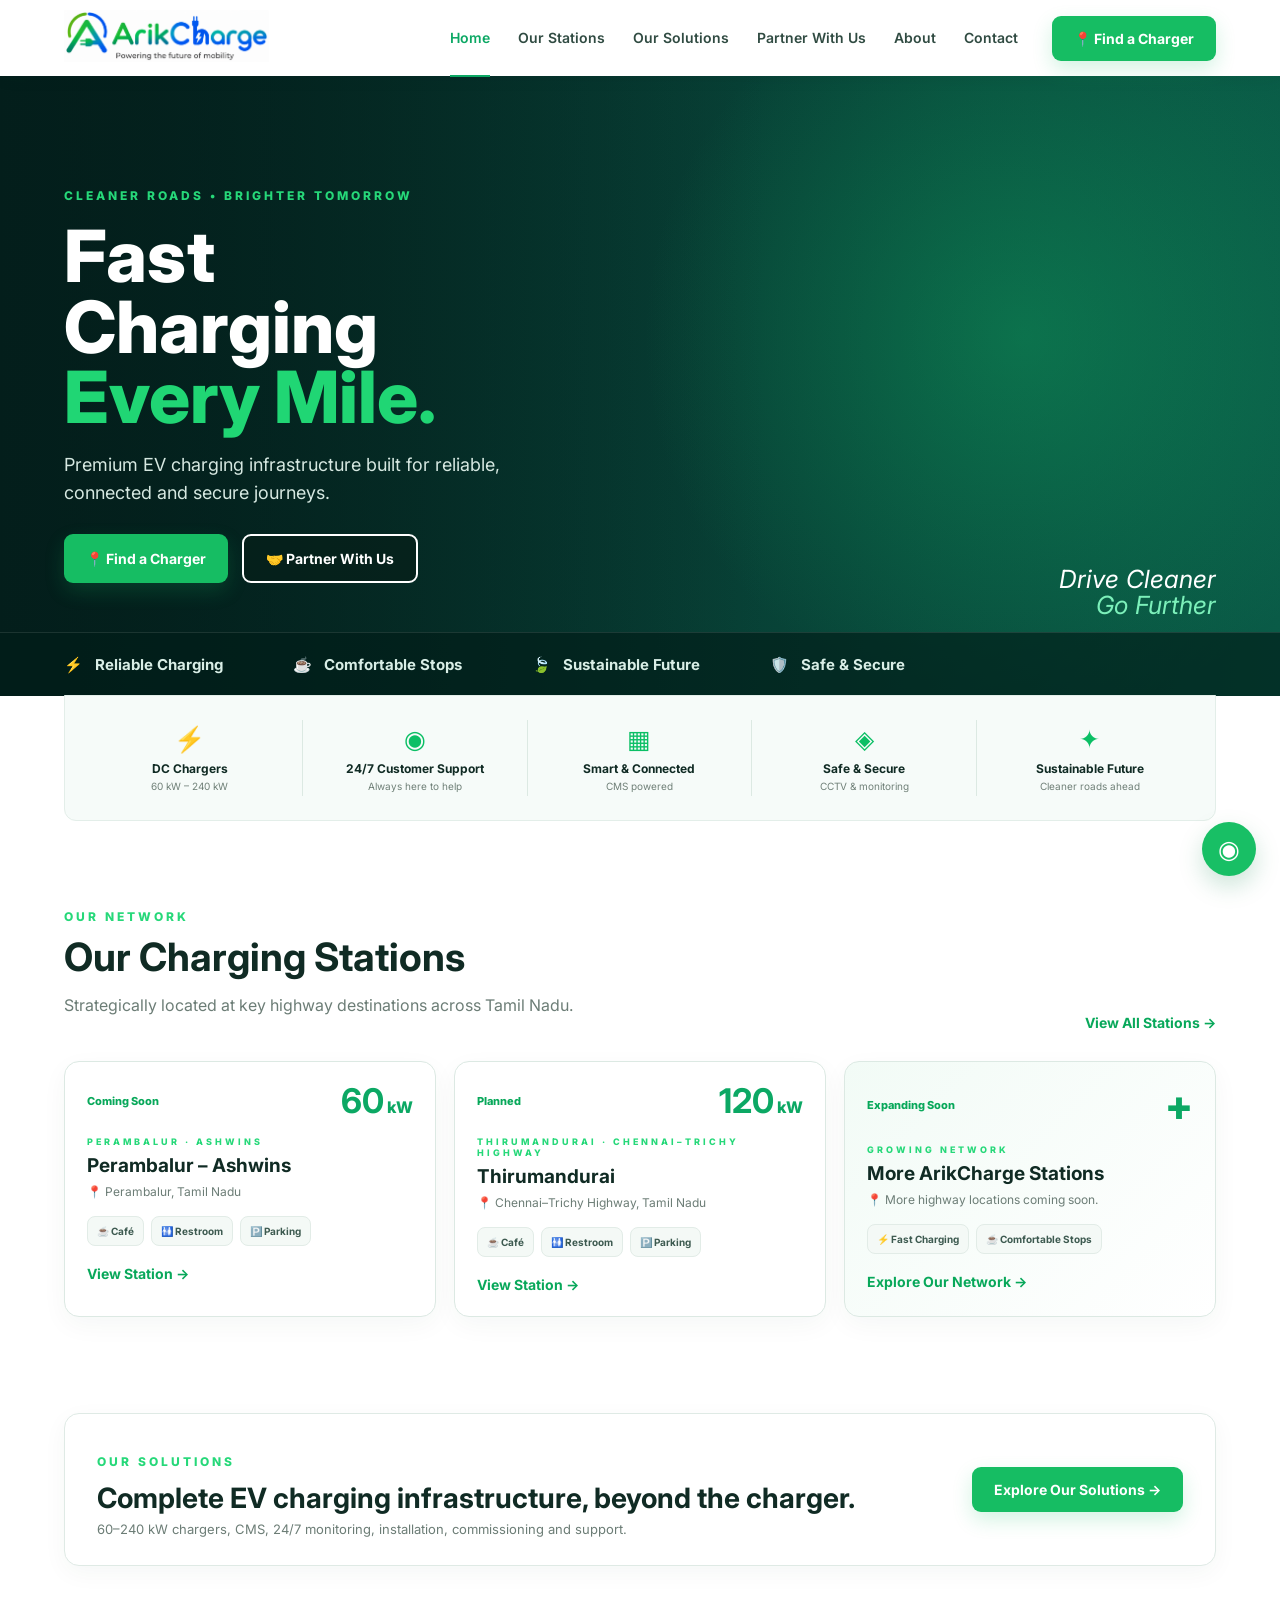
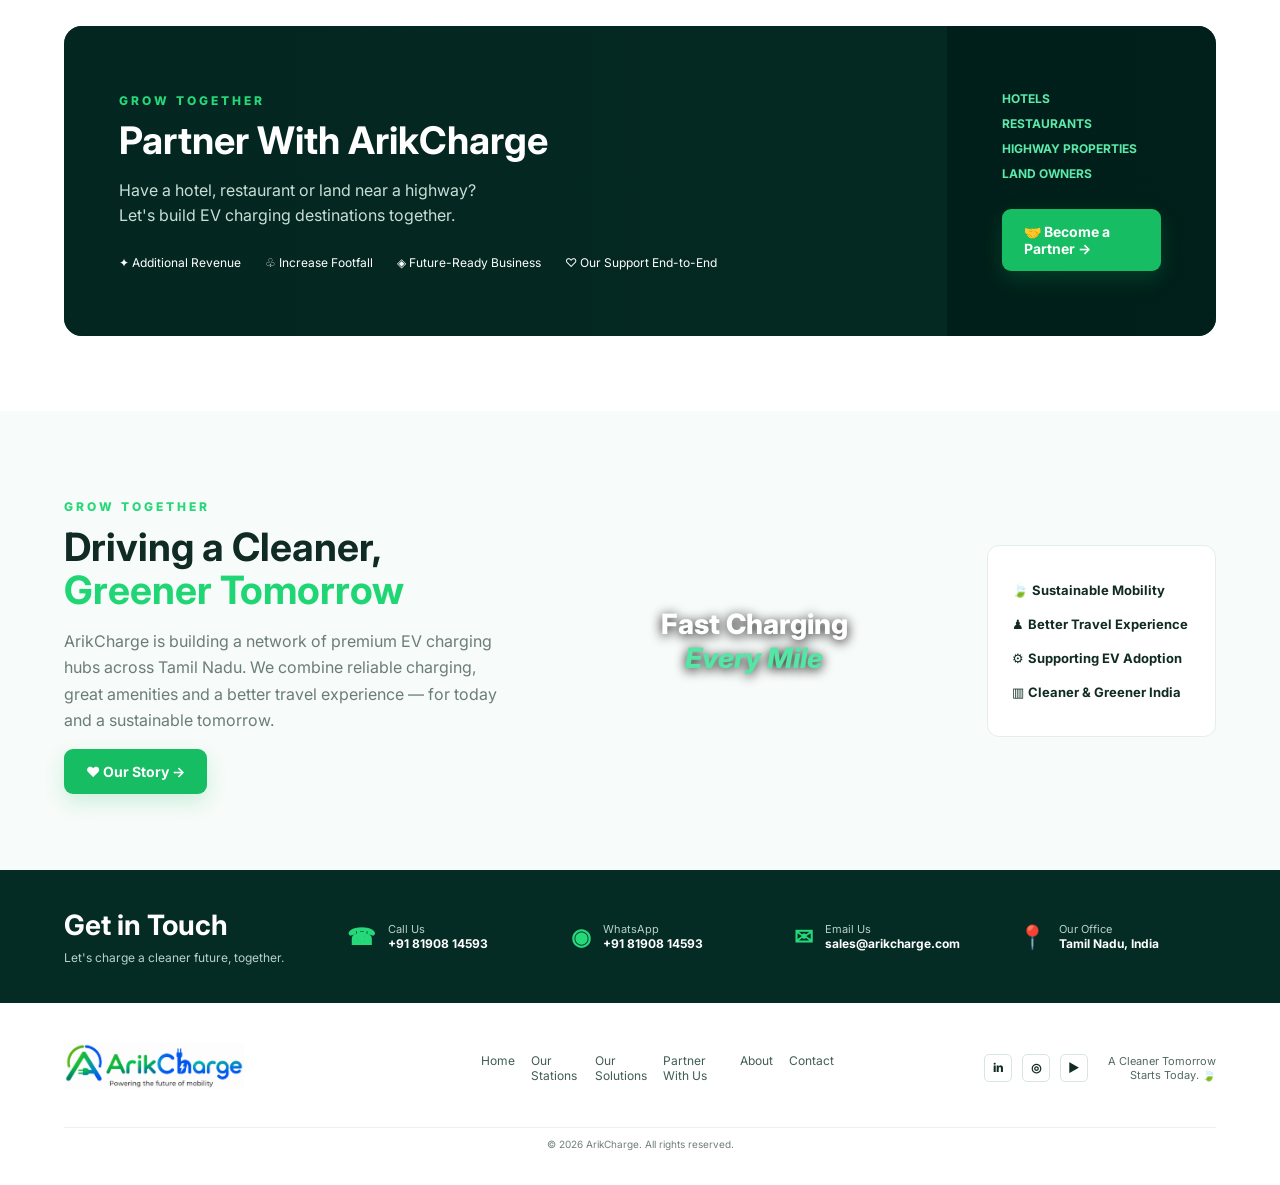
==== commit 1e29ca13: "Add files via upload" ====
--- a/index.html
+++ b/index.html
@@ -19,7 +19,7 @@
     <a class="active" href="#home">Home</a>
     <a href="stations.html">Our Stations</a>
     <a href="solutions.html">Our Solutions</a>
-    <a href="#partner">Partner With Us</a>
+    <a href="contact.html?enquiry=Partnership">Partner With Us</a>
     <a href="#about">About</a>
     <a href="contact.html">Contact</a>
   </nav>
@@ -33,10 +33,10 @@
   <div class="hero-content">
     <p class="eyebrow">CLEANER ROADS • BRIGHTER TOMORROW</p>
     <h1>Fast<br>Charging<br><span>Every Mile.</span></h1>
-    <p class="hero-copy">Premium EV charging hubs with great food, rest stops and a cleaner tomorrow.</p>
+    <p class="hero-copy">Premium EV charging infrastructure built for reliable, connected and secure journeys.</p>
     <div class="hero-actions">
       <a class="btn btn-green" href="stations.html">📍 Find a Charger</a>
-      <a class="btn btn-outline" href="#partner">🤝 Partner With Us</a>
+      <a class="btn btn-outline" href="contact.html?enquiry=Partnership">🤝 Partner With Us</a>
     </div>
   </div>
   <div class="hero-sign">Drive Cleaner<br><span>Go Further</span></div>
@@ -48,13 +48,12 @@
   </div>
 </section>
 
-<section class="amenities">
-  <div><span>⚡</span><b>DC Fast Charging</b><small>60 kW - 240 kW</small></div>
-  <div><span>☕</span><b>Café & Refreshments</b></div>
-  <div><span>🚻</span><b>Clean Restrooms</b></div>
-  <div><span>🅿️</span><b>Ample Parking</b></div>
-  <div><span>🛡️</span><b>Safe & Secure</b></div>
-  <div><span>🍃</span><b>Sustainable Future</b></div>
+<section class="amenities" aria-label="ArikCharge key features">
+  <div><span>⚡</span><b>DC Chargers</b><small>60 kW – 240 kW</small></div>
+  <div><span>◉</span><b>24/7 Customer Support</b><small>Always here to help</small></div>
+  <div><span>▦</span><b>Smart &amp; Connected</b><small>CMS powered</small></div>
+  <div><span>◈</span><b>Safe &amp; Secure</b><small>CCTV &amp; monitoring</small></div>
+  <div><span>✦</span><b>Sustainable Future</b><small>Cleaner roads ahead</small></div>
 </section>
 
 <section class="section" id="hubs">
@@ -111,7 +110,7 @@
       <span>✦ Additional Revenue</span><span>♧ Increase Footfall</span><span>◈ Future-Ready Business</span><span>♡ Our Support End-to-End</span>
     </div>
   </div>
-  <div class="partner-side"><b>HOTELS</b><b>RESTAURANTS</b><b>HIGHWAY PROPERTIES</b><b>LAND OWNERS</b><a class="btn btn-green" href="index.html#partner">🤝 Become a Partner →</a></div>
+  <div class="partner-side"><b>HOTELS</b><b>RESTAURANTS</b><b>HIGHWAY PROPERTIES</b><b>LAND OWNERS</b><a class="btn btn-green" href="contact.html?enquiry=Partnership">🤝 Become a Partner →</a></div>
 </section>
 
 <section class="section about" id="about">
@@ -142,7 +141,7 @@
 
 <footer>
   <div class="footer-brand"><img src="assets/arikcharge-logo.png" alt="ArikCharge"></div>
-  <div class="footer-links"><a href="#home">Home</a><a href="stations.html">Our Stations</a><a href="solutions.html">Our Solutions</a><a href="#partner">Partner With Us</a><a href="#about">About</a><a href="contact.html">Contact</a></div>
+  <div class="footer-links"><a href="#home">Home</a><a href="stations.html">Our Stations</a><a href="solutions.html">Our Solutions</a><a href="contact.html?enquiry=Partnership">Partner With Us</a><a href="#about">About</a><a href="contact.html">Contact</a></div>
   <div class="social"><a href="#" aria-label="LinkedIn">in</a><a href="https://www.instagram.com/arikcharge/" target="_blank" rel="noopener" aria-label="Instagram">◎</a><a href="#" aria-label="YouTube">▶</a><p>A Cleaner Tomorrow<br>Starts Today. 🍃</p></div>
   <small>© 2026 ArikCharge. All rights reserved.</small>
 </footer>
--- a/style.css
+++ b/style.css
@@ -1,4 +1,4 @@
-*{box-sizing:border-box}html{scroll-behavior:smooth}body{margin:0;font-family:Inter,Arial,sans-serif;color:#102b24;background:#fff}a{text-decoration:none;color:inherit}.site-header{height:76px;padding:0 5%;display:flex;align-items:center;gap:34px;background:#fff;position:sticky;top:0;z-index:20;box-shadow:0 2px 16px #062d2210}.brand img{width:205px;height:58px;object-fit:contain}.desktop-nav{display:flex;gap:28px;margin-left:auto}.desktop-nav a{font-size:14px;font-weight:600;color:#304b42;padding:29px 0}.desktop-nav a.active,.desktop-nav a:hover{color:#0ca864;border-bottom:2px solid #0ca864}.btn{display:inline-flex;align-items:center;justify-content:center;padding:14px 22px;border-radius:9px;font-weight:700;font-size:14px;transition:.2s}.btn-green{background:#16bd63;color:#fff;box-shadow:0 8px 20px #16bd6330}.btn-green:hover{transform:translateY(-2px);background:#0faa56}.btn-outline{border:2px solid #fff;color:#fff;background:#061e19aa}.menu-btn{display:none;border:0;background:none;font-size:25px}.hero{min-height:620px;position:relative;background:linear-gradient(90deg,#031e1b 0%,#073b32 48%,#0a5b47 100%);overflow:hidden;color:#fff}.hero:after{content:"";position:absolute;inset:0;background:radial-gradient(circle at 80% 42%,#12b96855 0,transparent 35%),linear-gradient(90deg,#031e1bcc 0%,transparent 60%)}.hero-overlay{position:absolute;inset:0;background-image:url("https://images.unsplash.com/photo-1592833159155-c62df1b65634?auto=format&fit=crop&w=1800&q=85");background-size:cover;background-position:center;opacity:.55}.hero-content{position:relative;z-index:2;padding:100px 5%;max-width:720px}.eyebrow,.tag{font-size:12px;letter-spacing:3px;font-weight:800;color:#26d879}.hero h1{font-size:72px;line-height:.98;margin:18px 0;font-weight:800}.hero h1 span,.about h2 span{color:#20d674}.hero-copy{font-size:18px;line-height:1.55;color:#d6e8e1;max-width:520px}.hero-actions{display:flex;gap:14px;margin-top:28px}.hero-sign{position:absolute;z-index:3;right:5%;bottom:78px;font-size:25px;font-style:italic;line-height:1.05;text-align:right}.hero-sign span{color:#7cf0ba}.hero-features{position:absolute;z-index:3;bottom:0;left:0;right:0;display:flex;gap:70px;padding:22px 5%;background:#001d18aa;border-top:1px solid #ffffff1a}.hero-features div{font-size:15px;color:#d9eee6}.hero-features b{margin-left:8px}.amenities{margin:-1px 5% 0;padding:24px 1%;display:grid;grid-template-columns:repeat(6,1fr);background:#f6fbf9;border:1px solid #e3eee9;border-radius:0 0 12px 12px;position:relative;z-index:5}.amenities div{text-align:center;border-right:1px solid #dce9e3;padding:4px 10px}.amenities div:last-child{border:0}.amenities span{display:block;font-size:25px;color:#0bbf65;margin-bottom:7px}.amenities b{display:block;font-size:12px}.amenities small{font-size:10px}.section{padding:76px 5%}.section-heading{display:flex;justify-content:space-between;align-items:end;gap:20px}.section-heading h2,.about h2,.partner h2{font-size:39px;line-height:1.1;margin:6px 0 10px}.section-heading p:not(.tag),.about-copy>p:not(.tag){color:#6c7d76}.green-link{color:#08a85a;font-weight:700;font-size:14px}.hub-grid{display:grid;grid-template-columns:repeat(4,1fr);gap:18px;margin-top:30px}.hub-card{background:#fff;border:1px solid #dfebe6;border-radius:11px;overflow:hidden;box-shadow:0 7px 24px #123a2b0d}.hub-photo{height:170px;background-size:cover;background-position:center;display:flex;align-items:center;justify-content:center;color:#fff;font-size:45px;position:relative}.hub-photo:after{content:"";position:absolute;inset:0;background:linear-gradient(180deg,transparent,#001d1840)}.hub-photo span{position:relative;z-index:1}.photo-1{background-image:url("https://images.unsplash.com/photo-1593941707882-a5bba14938c7?auto=format&fit=crop&w=900&q=80")}.photo-2{background-image:url("https://images.unsplash.com/photo-1617886322168-72f1d7b6c1a0?auto=format&fit=crop&w=900&q=80")}.photo-3{background-image:url("https://images.unsplash.com/photo-1592833159155-c62df1b65634?auto=format&fit=crop&w=900&q=80")}.more{background:#dfeff4;color:#91afbc}.hub-body{padding:18px}.hub-body h3{margin:0 0 6px;font-size:16px}.hub-body p{font-size:12px;color:#77877f;line-height:1.5}.status{font-size:11px;font-weight:800;color:#08a85a}.partner{margin:0 5% 75px;border-radius:18px;overflow:hidden;min-height:310px;display:grid;grid-template-columns:1.3fr 1fr .7fr;position:relative;background:#052b25;color:#fff}.partner-image{grid-column:1/4;grid-row:1;position:absolute;inset:0;background-image:linear-gradient(90deg,#03251fcc,#03251f66),url("https://images.unsplash.com/photo-1497366754035-f200968a6e72?auto=format&fit=crop&w=1800&q=80");background-size:cover;background-position:center}.partner-content,.partner-side{position:relative;z-index:2;padding:55px}.partner-content{grid-column:1/3}.partner-content h2{font-size:38px}.partner-content>p:not(.tag){line-height:1.55;color:#c9ded7}.partner-benefits{display:flex;gap:24px;margin-top:28px;flex-wrap:wrap;font-size:12px}.partner-side{grid-column:3;background:#001b17aa;display:flex;flex-direction:column;gap:10px;align-items:flex-start;justify-content:center}.partner-side b{font-size:12px;color:#5ce9aa}.partner-side .btn{margin-top:18px}.about{display:grid;grid-template-columns:1.1fr 1fr .55fr;gap:25px;align-items:center;background:#f7fbf9}.about-copy{padding-right:20px}.about-copy>p:not(.tag){line-height:1.65}.about-image{height:260px;border-radius:12px;background-image:url("https://images.unsplash.com/photo-1500530855697-b586d89ba3ee?auto=format&fit=crop&w=1000&q=80");background-size:cover;background-position:center;display:flex;align-items:center;justify-content:center;color:#fff;text-align:center;font-size:28px;font-weight:800;text-shadow:0 2px 12px #000}.about-image em{color:#55e5a4}.about-points{background:#fff;padding:18px 24px;border-radius:12px;border:1px solid #e4eee9}.about-points p{font-size:13px;margin:18px 0}.contact{background:#052b25;color:#fff;padding:38px 5%;display:grid;grid-template-columns:1.3fr repeat(4,1fr);gap:25px;align-items:center}.contact h2{margin:0 0 8px;font-size:28px}.contact p{margin:0;color:#b8d2ca;font-size:12px}.contact a,.contact>div:not(:first-child){display:flex;gap:12px;align-items:center}.contact strong{font-size:23px;color:#25d87a}.contact span{font-size:11px;color:#b8d2ca}.contact b{font-size:12px;color:#fff}.contact a:hover b{color:#4be99a}footer{padding:35px 5%;display:grid;grid-template-columns:1.1fr 1fr 1fr;gap:30px;align-items:center;background:#fff}.footer-brand img{width:180px;height:55px;object-fit:contain}.footer-links{display:flex;gap:16px;justify-content:center;font-size:12px;color:#425d53}.footer-links a:hover{color:#0aa95c}.social{display:flex;align-items:center;justify-content:flex-end;gap:10px}.social a{width:28px;height:28px;border:1px solid #d8e6e0;border-radius:5px;display:grid;place-items:center;font-weight:800;font-size:12px}.social p{font-size:11px;margin-left:10px;text-align:right;color:#536860}footer small{grid-column:1/4;text-align:center;color:#718078;font-size:10px;padding-top:10px;border-top:1px solid #edf2ef}
+*{box-sizing:border-box}html{scroll-behavior:smooth}body{margin:0;font-family:Inter,Arial,sans-serif;color:#102b24;background:#fff}a{text-decoration:none;color:inherit}.site-header{height:76px;padding:0 5%;display:flex;align-items:center;gap:34px;background:#fff;position:sticky;top:0;z-index:20;box-shadow:0 2px 16px #062d2210}.brand img{width:205px;height:58px;object-fit:contain}.desktop-nav{display:flex;gap:28px;margin-left:auto}.desktop-nav a{font-size:14px;font-weight:600;color:#304b42;padding:29px 0}.desktop-nav a.active,.desktop-nav a:hover{color:#0ca864;border-bottom:2px solid #0ca864}.btn{display:inline-flex;align-items:center;justify-content:center;padding:14px 22px;border-radius:9px;font-weight:700;font-size:14px;transition:.2s}.btn-green{background:#16bd63;color:#fff;box-shadow:0 8px 20px #16bd6330}.btn-green:hover{transform:translateY(-2px);background:#0faa56}.btn-outline{border:2px solid #fff;color:#fff;background:#061e19aa}.menu-btn{display:none;border:0;background:none;font-size:25px}.hero{min-height:620px;position:relative;background:linear-gradient(90deg,#031e1b 0%,#073b32 48%,#0a5b47 100%);overflow:hidden;color:#fff}.hero:after{content:"";position:absolute;inset:0;background:radial-gradient(circle at 80% 42%,#12b96855 0,transparent 35%),linear-gradient(90deg,#031e1bcc 0%,transparent 60%)}.hero-overlay{position:absolute;inset:0;background-image:url("assets/hero-arikcharge-hub.jpg");background-size:cover;background-position:center;opacity:.78}.hero-content{position:relative;z-index:2;padding:100px 5%;max-width:720px}.eyebrow,.tag{font-size:12px;letter-spacing:3px;font-weight:800;color:#26d879}.hero h1{font-size:72px;line-height:.98;margin:18px 0;font-weight:800}.hero h1 span,.about h2 span{color:#20d674}.hero-copy{font-size:18px;line-height:1.55;color:#d6e8e1;max-width:520px}.hero-actions{display:flex;gap:14px;margin-top:28px}.hero-sign{position:absolute;z-index:3;right:5%;bottom:78px;font-size:25px;font-style:italic;line-height:1.05;text-align:right}.hero-sign span{color:#7cf0ba}.hero-features{position:absolute;z-index:3;bottom:0;left:0;right:0;display:flex;gap:70px;padding:22px 5%;background:#001d18aa;border-top:1px solid #ffffff1a}.hero-features div{font-size:15px;color:#d9eee6}.hero-features b{margin-left:8px}.amenities{margin:-1px 5% 0;padding:24px 1%;display:grid;grid-template-columns:repeat(6,1fr);background:#f6fbf9;border:1px solid #e3eee9;border-radius:0 0 12px 12px;position:relative;z-index:5}.amenities div{text-align:center;border-right:1px solid #dce9e3;padding:4px 10px}.amenities div:last-child{border:0}.amenities span{display:block;font-size:25px;color:#0bbf65;margin-bottom:7px}.amenities b{display:block;font-size:12px}.amenities small{font-size:10px}.section{padding:76px 5%}.section-heading{display:flex;justify-content:space-between;align-items:end;gap:20px}.section-heading h2,.about h2,.partner h2{font-size:39px;line-height:1.1;margin:6px 0 10px}.section-heading p:not(.tag),.about-copy>p:not(.tag){color:#6c7d76}.green-link{color:#08a85a;font-weight:700;font-size:14px}.hub-grid{display:grid;grid-template-columns:repeat(4,1fr);gap:18px;margin-top:30px}.hub-card{background:#fff;border:1px solid #dfebe6;border-radius:11px;overflow:hidden;box-shadow:0 7px 24px #123a2b0d}.hub-photo{height:170px;background-size:cover;background-position:center;display:flex;align-items:center;justify-content:center;color:#fff;font-size:45px;position:relative}.hub-photo:after{content:"";position:absolute;inset:0;background:linear-gradient(180deg,transparent,#001d1840)}.hub-photo span{position:relative;z-index:1}.photo-1{background-image:url("https://images.unsplash.com/photo-1593941707882-a5bba14938c7?auto=format&fit=crop&w=900&q=80")}.photo-2{background-image:url("https://images.unsplash.com/photo-1617886322168-72f1d7b6c1a0?auto=format&fit=crop&w=900&q=80")}.photo-3{background-image:url("https://images.unsplash.com/photo-1592833159155-c62df1b65634?auto=format&fit=crop&w=900&q=80")}.more{background:#dfeff4;color:#91afbc}.hub-body{padding:18px}.hub-body h3{margin:0 0 6px;font-size:16px}.hub-body p{font-size:12px;color:#77877f;line-height:1.5}.status{font-size:11px;font-weight:800;color:#08a85a}.partner{margin:0 5% 75px;border-radius:18px;overflow:hidden;min-height:310px;display:grid;grid-template-columns:1.3fr 1fr .7fr;position:relative;background:#052b25;color:#fff}.partner-image{grid-column:1/4;grid-row:1;position:absolute;inset:0;background-image:linear-gradient(90deg,#03251fcc,#03251f66),url("https://images.unsplash.com/photo-1497366754035-f200968a6e72?auto=format&fit=crop&w=1800&q=80");background-size:cover;background-position:center}.partner-content,.partner-side{position:relative;z-index:2;padding:55px}.partner-content{grid-column:1/3}.partner-content h2{font-size:38px}.partner-content>p:not(.tag){line-height:1.55;color:#c9ded7}.partner-benefits{display:flex;gap:24px;margin-top:28px;flex-wrap:wrap;font-size:12px}.partner-side{grid-column:3;background:#001b17aa;display:flex;flex-direction:column;gap:10px;align-items:flex-start;justify-content:center}.partner-side b{font-size:12px;color:#5ce9aa}.partner-side .btn{margin-top:18px}.about{display:grid;grid-template-columns:1.1fr 1fr .55fr;gap:25px;align-items:center;background:#f7fbf9}.about-copy{padding-right:20px}.about-copy>p:not(.tag){line-height:1.65}.about-image{height:260px;border-radius:12px;background-image:url("https://images.unsplash.com/photo-1500530855697-b586d89ba3ee?auto=format&fit=crop&w=1000&q=80");background-size:cover;background-position:center;display:flex;align-items:center;justify-content:center;color:#fff;text-align:center;font-size:28px;font-weight:800;text-shadow:0 2px 12px #000}.about-image em{color:#55e5a4}.about-points{background:#fff;padding:18px 24px;border-radius:12px;border:1px solid #e4eee9}.about-points p{font-size:13px;margin:18px 0}.contact{background:#052b25;color:#fff;padding:38px 5%;display:grid;grid-template-columns:1.3fr repeat(4,1fr);gap:25px;align-items:center}.contact h2{margin:0 0 8px;font-size:28px}.contact p{margin:0;color:#b8d2ca;font-size:12px}.contact a,.contact>div:not(:first-child){display:flex;gap:12px;align-items:center}.contact strong{font-size:23px;color:#25d87a}.contact span{font-size:11px;color:#b8d2ca}.contact b{font-size:12px;color:#fff}.contact a:hover b{color:#4be99a}footer{padding:35px 5%;display:grid;grid-template-columns:1.1fr 1fr 1fr;gap:30px;align-items:center;background:#fff}.footer-brand img{width:180px;height:55px;object-fit:contain}.footer-links{display:flex;gap:16px;justify-content:center;font-size:12px;color:#425d53}.footer-links a:hover{color:#0aa95c}.social{display:flex;align-items:center;justify-content:flex-end;gap:10px}.social a{width:28px;height:28px;border:1px solid #d8e6e0;border-radius:5px;display:grid;place-items:center;font-weight:800;font-size:12px}.social p{font-size:11px;margin-left:10px;text-align:right;color:#536860}footer small{grid-column:1/4;text-align:center;color:#718078;font-size:10px;padding-top:10px;border-top:1px solid #edf2ef}
 @media(max-width:1000px){.desktop-nav{gap:15px}.hub-grid{grid-template-columns:repeat(2,1fr)}.amenities{grid-template-columns:repeat(3,1fr);gap:12px}.amenities div:nth-child(3){border:0}.partner{grid-template-columns:1fr}.partner-content{grid-column:1}.partner-side{grid-column:1}.partner-image{grid-column:1}.about{grid-template-columns:1fr 1fr}.about-points{grid-column:1/3}.contact{grid-template-columns:repeat(2,1fr)}.contact>div:first-child{grid-column:1/3}}
 @media(max-width:720px){.site-header{height:68px;padding:0 18px}.brand img{width:155px;height:54px}.desktop-nav,.site-header>.btn{display:none}.menu-btn{display:block;margin-left:auto}.hero{min-height:620px}.hero-content{padding:75px 24px}.hero h1{font-size:52px}.hero-copy{font-size:16px}.hero-sign{right:24px;bottom:80px;font-size:19px}.hero-features{gap:12px;padding:15px 20px;justify-content:space-between}.hero-features div{font-size:10px;text-align:center}.hero-features b{display:block;margin:4px 0 0}.amenities{margin:0 15px;grid-template-columns:repeat(2,1fr);border-radius:0 0 12px 12px}.amenities div:nth-child(even){border:0}.section{padding:55px 20px}.section-heading{display:block}.section-heading h2,.about h2,.partner h2{font-size:31px}.green-link{display:inline-block;margin-top:12px}.hub-grid{grid-template-columns:1fr}.partner{margin:0 15px 55px}.partner-content,.partner-side{padding:35px 25px}.about{grid-template-columns:1fr;padding:50px 20px}.about-points{grid-column:auto}.about-image{height:220px}.contact{grid-template-columns:1fr;padding:35px 25px}.contact>div:first-child{grid-column:auto}.contact a,.contact>div{padding:10px 0}footer{grid-template-columns:1fr;padding:30px 20px;text-align:center}.footer-links{flex-wrap:wrap}.social{justify-content:center}.social p{display:none}footer small{grid-column:auto}}
 
@@ -35,3 +35,17 @@
 .home-station-grid{display:grid;grid-template-columns:repeat(3,1fr);gap:18px;margin-top:30px}.home-station-card{background:#fff;border:1px solid #dce9e3;border-radius:15px;padding:22px;box-shadow:0 8px 26px #123a2b0b}.home-station-top{display:flex;justify-content:space-between;align-items:center;margin-bottom:18px}.home-power{color:#0ca864;font-weight:800;font-size:16px}.home-power strong{font-size:34px;line-height:1}.home-power.plus{font-size:42px;line-height:1}.home-station-card .tag{font-size:9px;margin:0 0 7px}.home-station-card h3{font-size:19px;margin:0 0 7px;color:#102b24}.home-station-location{font-size:12px;color:#6c7d76;margin:0 0 17px}.home-station-facilities{display:flex;gap:7px;flex-wrap:wrap;margin-bottom:17px}.home-station-facilities span{background:#f4f9f6;border:1px solid #e2ece7;border-radius:8px;padding:8px 9px;font-size:10px;font-weight:700;color:#3d5a50}.home-more-station{background:linear-gradient(135deg,#f2fbf6,#fff)}
 @media(max-width:1000px){.home-station-grid{grid-template-columns:1fr 1fr}.home-more-station{grid-column:1/-1}}
 @media(max-width:720px){.home-station-grid{grid-template-columns:1fr}.home-more-station{grid-column:auto}}
+
+
+/* V6 — mobile-first refinements */
+.hero-overlay{background-image:url("assets/hero-arikcharge-v6.png");opacity:.72;background-position:center;background-size:cover}
+.amenities{grid-template-columns:repeat(5,1fr)}
+.amenities div{min-width:0}.amenities b{line-height:1.35}.amenities small{display:block;color:#708078;margin-top:3px}
+.success-modal[hidden]{display:none}.success-modal{position:fixed;inset:0;z-index:1000;display:grid;place-items:center;padding:20px}.success-modal-backdrop{position:absolute;inset:0;background:#001d18aa;backdrop-filter:blur(5px)}.success-modal-card{position:relative;z-index:1;width:min(500px,100%);background:#fff;border-radius:20px;padding:38px 30px;text-align:center;box-shadow:0 25px 80px #001d1850}.success-close{position:absolute;right:15px;top:10px;border:0;background:none;font-size:28px;color:#52665e;cursor:pointer}.success-check{width:58px;height:58px;border-radius:50%;margin:0 auto 18px;display:grid;place-items:center;background:#e9f8f0;color:#0ca864;font-size:30px;font-weight:800}.success-modal-card h2{font-size:28px;line-height:1.2;margin:8px 0 12px;color:#102b24}.success-modal-card>p:not(.tag){color:#64756d;line-height:1.6;margin-bottom:24px}.modal-open{overflow:hidden}
+@media(max-width:1000px){.amenities{grid-template-columns:repeat(3,1fr)}}
+@media(max-width:720px){
+.site-header{gap:12px}.brand img{width:145px}.hero{min-height:560px}.hero-overlay{opacity:.65;background-position:center}.hero-content{padding:62px 20px 120px}.eyebrow,.tag{font-size:10px;letter-spacing:2px}.hero h1{font-size:44px;line-height:1.0;margin:14px 0}.hero-copy{font-size:14px;max-width:330px}.hero-actions{gap:9px;flex-wrap:wrap}.hero-actions .btn{padding:12px 15px;font-size:12px}.hero-sign{display:none}.hero-features{display:none}
+.amenities{margin:0 12px;padding:10px;grid-template-columns:repeat(2,1fr);gap:0;border-radius:0 0 14px 14px}.amenities div{padding:12px 7px;border-right:1px solid #dce9e3;border-bottom:1px solid #dce9e3}.amenities div:nth-child(2n){border-right:0}.amenities div:nth-last-child(-n+2){border-bottom:0}.amenities div:last-child{grid-column:1/-1;border-right:0}.amenities span{font-size:20px;margin-bottom:4px}.amenities b{font-size:10px}.amenities small{font-size:9px}
+.section{padding:44px 18px}.section-heading h2,.about h2,.partner h2{font-size:28px}.home-station-grid{gap:12px}.home-station-card{padding:17px}.solution-teaser{display:block!important;padding:22px!important}.solution-teaser h2{font-size:22px!important}.solution-teaser .btn{margin-top:14px;width:100%}.partner{margin:0 12px 45px}.partner-content,.partner-side{padding:28px 20px}.partner-content h2{font-size:29px}.about-image{height:190px}.contact{padding:30px 20px}.footer-links{gap:11px}
+.success-modal{padding:16px}.success-modal-card{padding:34px 20px 25px;border-radius:18px}.success-modal-card h2{font-size:23px}.success-modal-card>p:not(.tag){font-size:13px}
+}
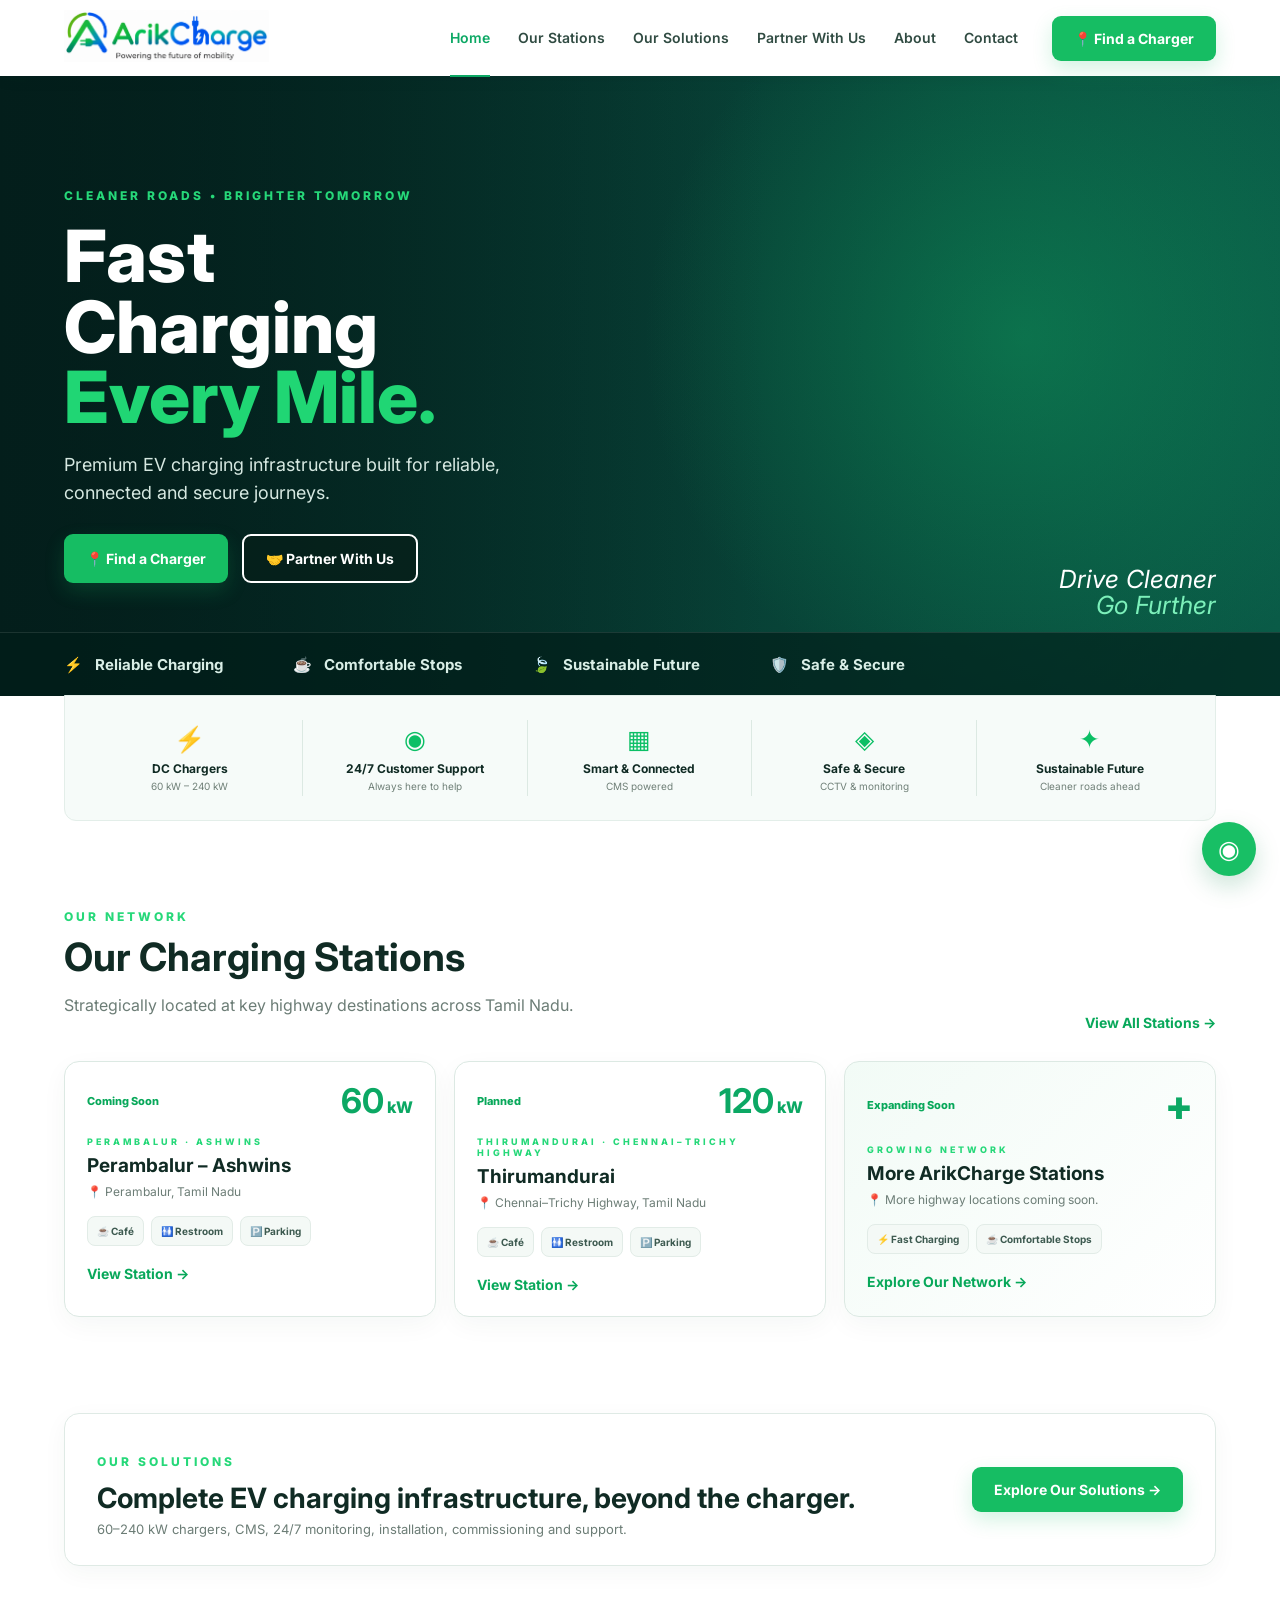
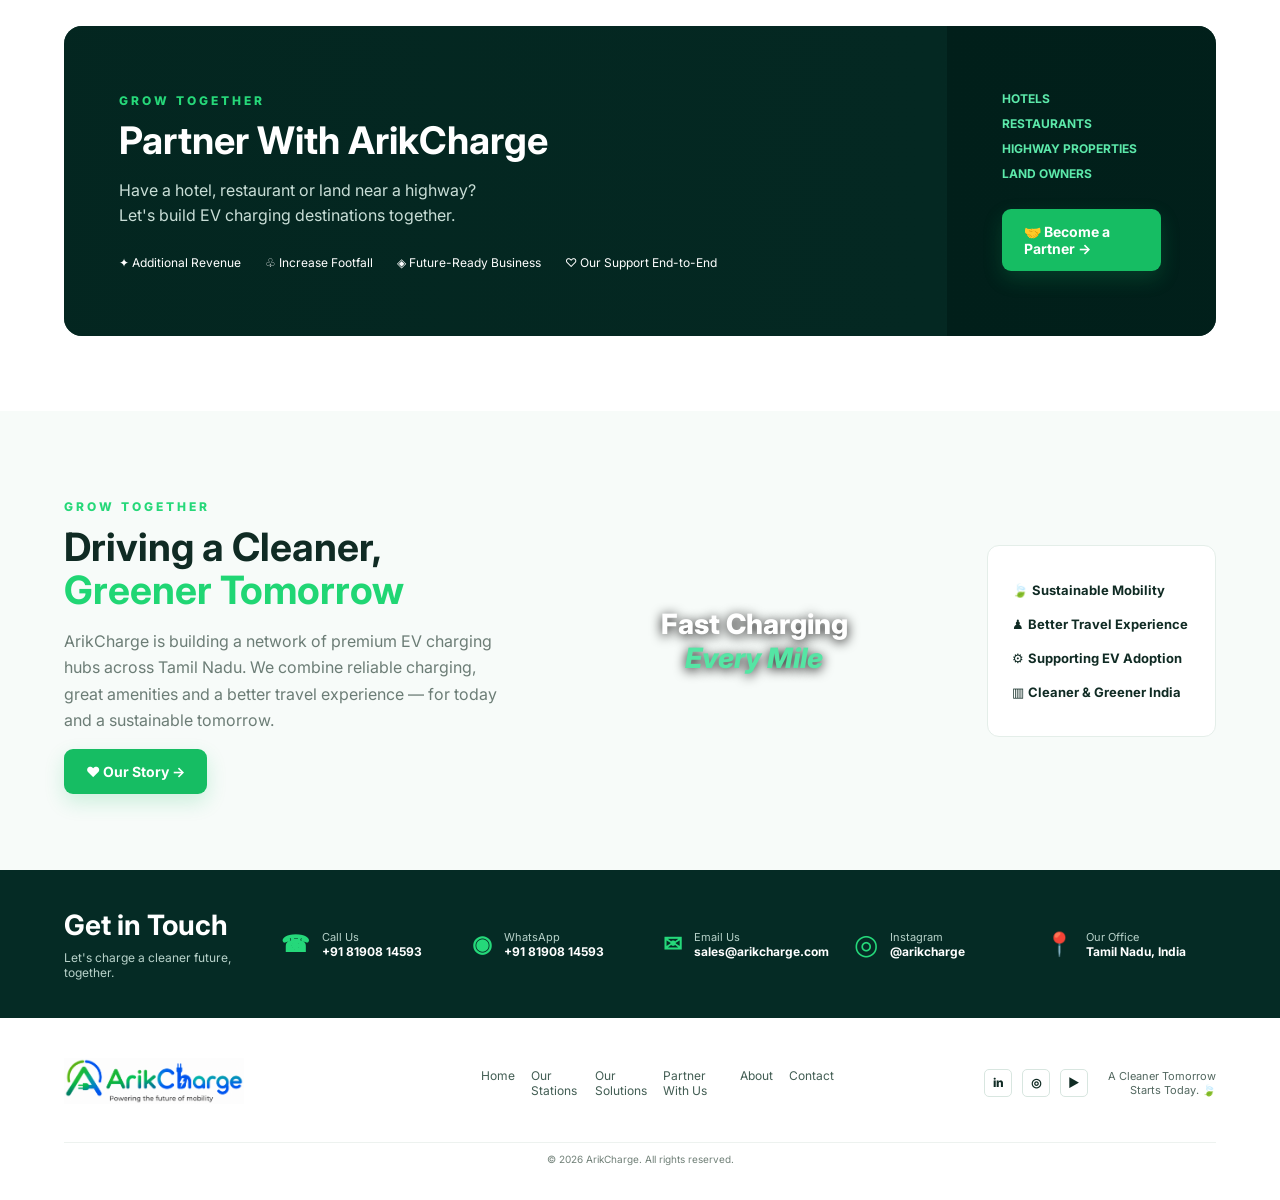
==== commit eb31a53b: "Add files via upload" ====
--- a/index.html
+++ b/index.html
@@ -29,7 +29,7 @@
 
 <main id="home">
 <section class="hero">
-  <div class="hero-overlay"></div>
+  <div class="hero-overlay" aria-hidden="true"></div>
   <div class="hero-content">
     <p class="eyebrow">CLEANER ROADS • BRIGHTER TOMORROW</p>
     <h1>Fast<br>Charging<br><span>Every Mile.</span></h1>
@@ -134,6 +134,7 @@
   <a href="tel:+918190814593"><strong>☎</strong><span>Call Us<br><b>+91 81908 14593</b></span></a>
   <a href="https://wa.me/918190814593" target="_blank" rel="noopener"><strong>◉</strong><span>WhatsApp<br><b>+91 81908 14593</b></span></a>
   <a href="mailto:sales@arikcharge.com"><strong>✉</strong><span>Email Us<br><b>sales@arikcharge.com</b></span></a>
+  <a href="https://www.instagram.com/arikcharge//" target="_blank" rel="noopener noreferrer" aria-label="Visit ArikCharge on Instagram"><strong class="instagram-mark">◎</strong><span>Instagram<br><b>@arikcharge</b></span></a>
   <div><strong>📍</strong><span>Our Office<br><b>Tamil Nadu, India</b></span></div>
 </section>
 </main>
@@ -142,7 +143,7 @@
 <footer>
   <div class="footer-brand"><img src="assets/arikcharge-logo.png" alt="ArikCharge"></div>
   <div class="footer-links"><a href="#home">Home</a><a href="stations.html">Our Stations</a><a href="solutions.html">Our Solutions</a><a href="contact.html?enquiry=Partnership">Partner With Us</a><a href="#about">About</a><a href="contact.html">Contact</a></div>
-  <div class="social"><a href="#" aria-label="LinkedIn">in</a><a href="https://www.instagram.com/arikcharge/" target="_blank" rel="noopener" aria-label="Instagram">◎</a><a href="#" aria-label="YouTube">▶</a><p>A Cleaner Tomorrow<br>Starts Today. 🍃</p></div>
+  <div class="social"><a href="#" aria-label="LinkedIn">in</a><a href="https://www.instagram.com/arikcharge//" target="_blank" rel="noopener" aria-label="Instagram">◎</a><a href="#" aria-label="YouTube">▶</a><p>A Cleaner Tomorrow<br>Starts Today. 🍃</p></div>
   <small>© 2026 ArikCharge. All rights reserved.</small>
 </footer>
 <script src="script.js"></script>
--- a/style.css
+++ b/style.css
@@ -1,4 +1,4 @@
-*{box-sizing:border-box}html{scroll-behavior:smooth}body{margin:0;font-family:Inter,Arial,sans-serif;color:#102b24;background:#fff}a{text-decoration:none;color:inherit}.site-header{height:76px;padding:0 5%;display:flex;align-items:center;gap:34px;background:#fff;position:sticky;top:0;z-index:20;box-shadow:0 2px 16px #062d2210}.brand img{width:205px;height:58px;object-fit:contain}.desktop-nav{display:flex;gap:28px;margin-left:auto}.desktop-nav a{font-size:14px;font-weight:600;color:#304b42;padding:29px 0}.desktop-nav a.active,.desktop-nav a:hover{color:#0ca864;border-bottom:2px solid #0ca864}.btn{display:inline-flex;align-items:center;justify-content:center;padding:14px 22px;border-radius:9px;font-weight:700;font-size:14px;transition:.2s}.btn-green{background:#16bd63;color:#fff;box-shadow:0 8px 20px #16bd6330}.btn-green:hover{transform:translateY(-2px);background:#0faa56}.btn-outline{border:2px solid #fff;color:#fff;background:#061e19aa}.menu-btn{display:none;border:0;background:none;font-size:25px}.hero{min-height:620px;position:relative;background:linear-gradient(90deg,#031e1b 0%,#073b32 48%,#0a5b47 100%);overflow:hidden;color:#fff}.hero:after{content:"";position:absolute;inset:0;background:radial-gradient(circle at 80% 42%,#12b96855 0,transparent 35%),linear-gradient(90deg,#031e1bcc 0%,transparent 60%)}.hero-overlay{position:absolute;inset:0;background-image:url("assets/hero-arikcharge-hub.jpg");background-size:cover;background-position:center;opacity:.78}.hero-content{position:relative;z-index:2;padding:100px 5%;max-width:720px}.eyebrow,.tag{font-size:12px;letter-spacing:3px;font-weight:800;color:#26d879}.hero h1{font-size:72px;line-height:.98;margin:18px 0;font-weight:800}.hero h1 span,.about h2 span{color:#20d674}.hero-copy{font-size:18px;line-height:1.55;color:#d6e8e1;max-width:520px}.hero-actions{display:flex;gap:14px;margin-top:28px}.hero-sign{position:absolute;z-index:3;right:5%;bottom:78px;font-size:25px;font-style:italic;line-height:1.05;text-align:right}.hero-sign span{color:#7cf0ba}.hero-features{position:absolute;z-index:3;bottom:0;left:0;right:0;display:flex;gap:70px;padding:22px 5%;background:#001d18aa;border-top:1px solid #ffffff1a}.hero-features div{font-size:15px;color:#d9eee6}.hero-features b{margin-left:8px}.amenities{margin:-1px 5% 0;padding:24px 1%;display:grid;grid-template-columns:repeat(6,1fr);background:#f6fbf9;border:1px solid #e3eee9;border-radius:0 0 12px 12px;position:relative;z-index:5}.amenities div{text-align:center;border-right:1px solid #dce9e3;padding:4px 10px}.amenities div:last-child{border:0}.amenities span{display:block;font-size:25px;color:#0bbf65;margin-bottom:7px}.amenities b{display:block;font-size:12px}.amenities small{font-size:10px}.section{padding:76px 5%}.section-heading{display:flex;justify-content:space-between;align-items:end;gap:20px}.section-heading h2,.about h2,.partner h2{font-size:39px;line-height:1.1;margin:6px 0 10px}.section-heading p:not(.tag),.about-copy>p:not(.tag){color:#6c7d76}.green-link{color:#08a85a;font-weight:700;font-size:14px}.hub-grid{display:grid;grid-template-columns:repeat(4,1fr);gap:18px;margin-top:30px}.hub-card{background:#fff;border:1px solid #dfebe6;border-radius:11px;overflow:hidden;box-shadow:0 7px 24px #123a2b0d}.hub-photo{height:170px;background-size:cover;background-position:center;display:flex;align-items:center;justify-content:center;color:#fff;font-size:45px;position:relative}.hub-photo:after{content:"";position:absolute;inset:0;background:linear-gradient(180deg,transparent,#001d1840)}.hub-photo span{position:relative;z-index:1}.photo-1{background-image:url("https://images.unsplash.com/photo-1593941707882-a5bba14938c7?auto=format&fit=crop&w=900&q=80")}.photo-2{background-image:url("https://images.unsplash.com/photo-1617886322168-72f1d7b6c1a0?auto=format&fit=crop&w=900&q=80")}.photo-3{background-image:url("https://images.unsplash.com/photo-1592833159155-c62df1b65634?auto=format&fit=crop&w=900&q=80")}.more{background:#dfeff4;color:#91afbc}.hub-body{padding:18px}.hub-body h3{margin:0 0 6px;font-size:16px}.hub-body p{font-size:12px;color:#77877f;line-height:1.5}.status{font-size:11px;font-weight:800;color:#08a85a}.partner{margin:0 5% 75px;border-radius:18px;overflow:hidden;min-height:310px;display:grid;grid-template-columns:1.3fr 1fr .7fr;position:relative;background:#052b25;color:#fff}.partner-image{grid-column:1/4;grid-row:1;position:absolute;inset:0;background-image:linear-gradient(90deg,#03251fcc,#03251f66),url("https://images.unsplash.com/photo-1497366754035-f200968a6e72?auto=format&fit=crop&w=1800&q=80");background-size:cover;background-position:center}.partner-content,.partner-side{position:relative;z-index:2;padding:55px}.partner-content{grid-column:1/3}.partner-content h2{font-size:38px}.partner-content>p:not(.tag){line-height:1.55;color:#c9ded7}.partner-benefits{display:flex;gap:24px;margin-top:28px;flex-wrap:wrap;font-size:12px}.partner-side{grid-column:3;background:#001b17aa;display:flex;flex-direction:column;gap:10px;align-items:flex-start;justify-content:center}.partner-side b{font-size:12px;color:#5ce9aa}.partner-side .btn{margin-top:18px}.about{display:grid;grid-template-columns:1.1fr 1fr .55fr;gap:25px;align-items:center;background:#f7fbf9}.about-copy{padding-right:20px}.about-copy>p:not(.tag){line-height:1.65}.about-image{height:260px;border-radius:12px;background-image:url("https://images.unsplash.com/photo-1500530855697-b586d89ba3ee?auto=format&fit=crop&w=1000&q=80");background-size:cover;background-position:center;display:flex;align-items:center;justify-content:center;color:#fff;text-align:center;font-size:28px;font-weight:800;text-shadow:0 2px 12px #000}.about-image em{color:#55e5a4}.about-points{background:#fff;padding:18px 24px;border-radius:12px;border:1px solid #e4eee9}.about-points p{font-size:13px;margin:18px 0}.contact{background:#052b25;color:#fff;padding:38px 5%;display:grid;grid-template-columns:1.3fr repeat(4,1fr);gap:25px;align-items:center}.contact h2{margin:0 0 8px;font-size:28px}.contact p{margin:0;color:#b8d2ca;font-size:12px}.contact a,.contact>div:not(:first-child){display:flex;gap:12px;align-items:center}.contact strong{font-size:23px;color:#25d87a}.contact span{font-size:11px;color:#b8d2ca}.contact b{font-size:12px;color:#fff}.contact a:hover b{color:#4be99a}footer{padding:35px 5%;display:grid;grid-template-columns:1.1fr 1fr 1fr;gap:30px;align-items:center;background:#fff}.footer-brand img{width:180px;height:55px;object-fit:contain}.footer-links{display:flex;gap:16px;justify-content:center;font-size:12px;color:#425d53}.footer-links a:hover{color:#0aa95c}.social{display:flex;align-items:center;justify-content:flex-end;gap:10px}.social a{width:28px;height:28px;border:1px solid #d8e6e0;border-radius:5px;display:grid;place-items:center;font-weight:800;font-size:12px}.social p{font-size:11px;margin-left:10px;text-align:right;color:#536860}footer small{grid-column:1/4;text-align:center;color:#718078;font-size:10px;padding-top:10px;border-top:1px solid #edf2ef}
+*{box-sizing:border-box}html{scroll-behavior:smooth}body{margin:0;font-family:Inter,Arial,sans-serif;color:#102b24;background:#fff}a{text-decoration:none;color:inherit}.site-header{height:76px;padding:0 5%;display:flex;align-items:center;gap:34px;background:#fff;position:sticky;top:0;z-index:20;box-shadow:0 2px 16px #062d2210}.brand img{width:205px;height:58px;object-fit:contain}.desktop-nav{display:flex;gap:28px;margin-left:auto}.desktop-nav a{font-size:14px;font-weight:600;color:#304b42;padding:29px 0}.desktop-nav a.active,.desktop-nav a:hover{color:#0ca864;border-bottom:2px solid #0ca864}.btn{display:inline-flex;align-items:center;justify-content:center;padding:14px 22px;border-radius:9px;font-weight:700;font-size:14px;transition:.2s}.btn-green{background:#16bd63;color:#fff;box-shadow:0 8px 20px #16bd6330}.btn-green:hover{transform:translateY(-2px);background:#0faa56}.btn-outline{border:2px solid #fff;color:#fff;background:#061e19aa}.menu-btn{display:none;border:0;background:none;font-size:25px}.hero{min-height:620px;position:relative;background:linear-gradient(90deg,#031e1b 0%,#073b32 48%,#0a5b47 100%);overflow:hidden;color:#fff}.hero:after{content:"";position:absolute;inset:0;background:radial-gradient(circle at 80% 42%,#12b96855 0,transparent 35%),linear-gradient(90deg,#031e1bcc 0%,transparent 60%)}.hero-overlay{position:absolute;inset:0;background-image:url("assets/hero-arikcharge-hub.jpg");background-size:cover;background-position:center;opacity:.78}.hero-content{position:relative;z-index:2;padding:100px 5%;max-width:720px}.eyebrow,.tag{font-size:12px;letter-spacing:3px;font-weight:800;color:#26d879}.hero h1{font-size:72px;line-height:.98;margin:18px 0;font-weight:800}.hero h1 span,.about h2 span{color:#20d674}.hero-copy{font-size:18px;line-height:1.55;color:#d6e8e1;max-width:520px}.hero-actions{display:flex;gap:14px;margin-top:28px}.hero-sign{position:absolute;z-index:3;right:5%;bottom:78px;font-size:25px;font-style:italic;line-height:1.05;text-align:right}.hero-sign span{color:#7cf0ba}.hero-features{position:absolute;z-index:3;bottom:0;left:0;right:0;display:flex;gap:70px;padding:22px 5%;background:#001d18aa;border-top:1px solid #ffffff1a}.hero-features div{font-size:15px;color:#d9eee6}.hero-features b{margin-left:8px}.amenities{margin:-1px 5% 0;padding:24px 1%;display:grid;grid-template-columns:repeat(6,1fr);background:#f6fbf9;border:1px solid #e3eee9;border-radius:0 0 12px 12px;position:relative;z-index:5}.amenities div{text-align:center;border-right:1px solid #dce9e3;padding:4px 10px}.amenities div:last-child{border:0}.amenities span{display:block;font-size:25px;color:#0bbf65;margin-bottom:7px}.amenities b{display:block;font-size:12px}.amenities small{font-size:10px}.section{padding:76px 5%}.section-heading{display:flex;justify-content:space-between;align-items:end;gap:20px}.section-heading h2,.about h2,.partner h2{font-size:39px;line-height:1.1;margin:6px 0 10px}.section-heading p:not(.tag),.about-copy>p:not(.tag){color:#6c7d76}.green-link{color:#08a85a;font-weight:700;font-size:14px}.hub-grid{display:grid;grid-template-columns:repeat(4,1fr);gap:18px;margin-top:30px}.hub-card{background:#fff;border:1px solid #dfebe6;border-radius:11px;overflow:hidden;box-shadow:0 7px 24px #123a2b0d}.hub-photo{height:170px;background-size:cover;background-position:center;display:flex;align-items:center;justify-content:center;color:#fff;font-size:45px;position:relative}.hub-photo:after{content:"";position:absolute;inset:0;background:linear-gradient(180deg,transparent,#001d1840)}.hub-photo span{position:relative;z-index:1}.photo-1{background-image:url("https://images.unsplash.com/photo-1593941707882-a5bba14938c7?auto=format&fit=crop&w=900&q=80")}.photo-2{background-image:url("https://images.unsplash.com/photo-1617886322168-72f1d7b6c1a0?auto=format&fit=crop&w=900&q=80")}.photo-3{background-image:url("https://images.unsplash.com/photo-1592833159155-c62df1b65634?auto=format&fit=crop&w=900&q=80")}.more{background:#dfeff4;color:#91afbc}.hub-body{padding:18px}.hub-body h3{margin:0 0 6px;font-size:16px}.hub-body p{font-size:12px;color:#77877f;line-height:1.5}.status{font-size:11px;font-weight:800;color:#08a85a}.partner{margin:0 5% 75px;border-radius:18px;overflow:hidden;min-height:310px;display:grid;grid-template-columns:1.3fr 1fr .7fr;position:relative;background:#052b25;color:#fff}.partner-image{grid-column:1/4;grid-row:1;position:absolute;inset:0;background-image:linear-gradient(90deg,#03251fcc,#03251f66),url("https://images.unsplash.com/photo-1497366754035-f200968a6e72?auto=format&fit=crop&w=1800&q=80");background-size:cover;background-position:center}.partner-content,.partner-side{position:relative;z-index:2;padding:55px}.partner-content{grid-column:1/3}.partner-content h2{font-size:38px}.partner-content>p:not(.tag){line-height:1.55;color:#c9ded7}.partner-benefits{display:flex;gap:24px;margin-top:28px;flex-wrap:wrap;font-size:12px}.partner-side{grid-column:3;background:#001b17aa;display:flex;flex-direction:column;gap:10px;align-items:flex-start;justify-content:center}.partner-side b{font-size:12px;color:#5ce9aa}.partner-side .btn{margin-top:18px}.about{display:grid;grid-template-columns:1.1fr 1fr .55fr;gap:25px;align-items:center;background:#f7fbf9}.about-copy{padding-right:20px}.about-copy>p:not(.tag){line-height:1.65}.about-image{height:260px;border-radius:12px;background-image:url("https://images.unsplash.com/photo-1500530855697-b586d89ba3ee?auto=format&fit=crop&w=1000&q=80");background-size:cover;background-position:center;display:flex;align-items:center;justify-content:center;color:#fff;text-align:center;font-size:28px;font-weight:800;text-shadow:0 2px 12px #000}.about-image em{color:#55e5a4}.about-points{background:#fff;padding:18px 24px;border-radius:12px;border:1px solid #e4eee9}.about-points p{font-size:13px;margin:18px 0}.contact{background:#052b25;color:#fff;padding:38px 5%;display:grid;grid-template-columns:1.15fr repeat(5,1fr);gap:20px;align-items:center}.contact h2{margin:0 0 8px;font-size:28px}.contact p{margin:0;color:#b8d2ca;font-size:12px}.contact a,.contact>div:not(:first-child){display:flex;gap:12px;align-items:center}.contact strong{font-size:23px;color:#25d87a}.contact .instagram-mark{font-size:28px;font-weight:500}.contact span{font-size:11px;color:#b8d2ca}.contact b{font-size:12px;color:#fff}.contact a:hover b{color:#4be99a}footer{padding:35px 5%;display:grid;grid-template-columns:1.1fr 1fr 1fr;gap:30px;align-items:center;background:#fff}.footer-brand img{width:180px;height:55px;object-fit:contain}.footer-links{display:flex;gap:16px;justify-content:center;font-size:12px;color:#425d53}.footer-links a:hover{color:#0aa95c}.social{display:flex;align-items:center;justify-content:flex-end;gap:10px}.social a{width:28px;height:28px;border:1px solid #d8e6e0;border-radius:5px;display:grid;place-items:center;font-weight:800;font-size:12px}.social p{font-size:11px;margin-left:10px;text-align:right;color:#536860}footer small{grid-column:1/4;text-align:center;color:#718078;font-size:10px;padding-top:10px;border-top:1px solid #edf2ef}
 @media(max-width:1000px){.desktop-nav{gap:15px}.hub-grid{grid-template-columns:repeat(2,1fr)}.amenities{grid-template-columns:repeat(3,1fr);gap:12px}.amenities div:nth-child(3){border:0}.partner{grid-template-columns:1fr}.partner-content{grid-column:1}.partner-side{grid-column:1}.partner-image{grid-column:1}.about{grid-template-columns:1fr 1fr}.about-points{grid-column:1/3}.contact{grid-template-columns:repeat(2,1fr)}.contact>div:first-child{grid-column:1/3}}
 @media(max-width:720px){.site-header{height:68px;padding:0 18px}.brand img{width:155px;height:54px}.desktop-nav,.site-header>.btn{display:none}.menu-btn{display:block;margin-left:auto}.hero{min-height:620px}.hero-content{padding:75px 24px}.hero h1{font-size:52px}.hero-copy{font-size:16px}.hero-sign{right:24px;bottom:80px;font-size:19px}.hero-features{gap:12px;padding:15px 20px;justify-content:space-between}.hero-features div{font-size:10px;text-align:center}.hero-features b{display:block;margin:4px 0 0}.amenities{margin:0 15px;grid-template-columns:repeat(2,1fr);border-radius:0 0 12px 12px}.amenities div:nth-child(even){border:0}.section{padding:55px 20px}.section-heading{display:block}.section-heading h2,.about h2,.partner h2{font-size:31px}.green-link{display:inline-block;margin-top:12px}.hub-grid{grid-template-columns:1fr}.partner{margin:0 15px 55px}.partner-content,.partner-side{padding:35px 25px}.about{grid-template-columns:1fr;padding:50px 20px}.about-points{grid-column:auto}.about-image{height:220px}.contact{grid-template-columns:1fr;padding:35px 25px}.contact>div:first-child{grid-column:auto}.contact a,.contact>div{padding:10px 0}footer{grid-template-columns:1fr;padding:30px 20px;text-align:center}.footer-links{flex-wrap:wrap}.social{justify-content:center}.social p{display:none}footer small{grid-column:auto}}
 
@@ -38,13 +38,13 @@
 
 
 /* V6 — mobile-first refinements */
-.hero-overlay{background-image:url("assets/hero-arikcharge-v6.png");opacity:.72;background-position:center;background-size:cover}
+.hero-overlay{background-image:url("assets/hero-home.jpg");opacity:.92;background-position:center;background-size:cover}
 .amenities{grid-template-columns:repeat(5,1fr)}
 .amenities div{min-width:0}.amenities b{line-height:1.35}.amenities small{display:block;color:#708078;margin-top:3px}
 .success-modal[hidden]{display:none}.success-modal{position:fixed;inset:0;z-index:1000;display:grid;place-items:center;padding:20px}.success-modal-backdrop{position:absolute;inset:0;background:#001d18aa;backdrop-filter:blur(5px)}.success-modal-card{position:relative;z-index:1;width:min(500px,100%);background:#fff;border-radius:20px;padding:38px 30px;text-align:center;box-shadow:0 25px 80px #001d1850}.success-close{position:absolute;right:15px;top:10px;border:0;background:none;font-size:28px;color:#52665e;cursor:pointer}.success-check{width:58px;height:58px;border-radius:50%;margin:0 auto 18px;display:grid;place-items:center;background:#e9f8f0;color:#0ca864;font-size:30px;font-weight:800}.success-modal-card h2{font-size:28px;line-height:1.2;margin:8px 0 12px;color:#102b24}.success-modal-card>p:not(.tag){color:#64756d;line-height:1.6;margin-bottom:24px}.modal-open{overflow:hidden}
 @media(max-width:1000px){.amenities{grid-template-columns:repeat(3,1fr)}}
 @media(max-width:720px){
-.site-header{gap:12px}.brand img{width:145px}.hero{min-height:560px}.hero-overlay{opacity:.65;background-position:center}.hero-content{padding:62px 20px 120px}.eyebrow,.tag{font-size:10px;letter-spacing:2px}.hero h1{font-size:44px;line-height:1.0;margin:14px 0}.hero-copy{font-size:14px;max-width:330px}.hero-actions{gap:9px;flex-wrap:wrap}.hero-actions .btn{padding:12px 15px;font-size:12px}.hero-sign{display:none}.hero-features{display:none}
+.site-header{gap:12px}.brand img{width:145px}.hero{min-height:560px}.hero-overlay{opacity:.9;background-position:center}.hero-content{padding:62px 20px 120px}.eyebrow,.tag{font-size:10px;letter-spacing:2px}.hero h1{font-size:44px;line-height:1.0;margin:14px 0}.hero-copy{font-size:14px;max-width:330px}.hero-actions{gap:9px;flex-wrap:wrap}.hero-actions .btn{padding:12px 15px;font-size:12px}.hero-sign{display:none}.hero-features{display:none}
 .amenities{margin:0 12px;padding:10px;grid-template-columns:repeat(2,1fr);gap:0;border-radius:0 0 14px 14px}.amenities div{padding:12px 7px;border-right:1px solid #dce9e3;border-bottom:1px solid #dce9e3}.amenities div:nth-child(2n){border-right:0}.amenities div:nth-last-child(-n+2){border-bottom:0}.amenities div:last-child{grid-column:1/-1;border-right:0}.amenities span{font-size:20px;margin-bottom:4px}.amenities b{font-size:10px}.amenities small{font-size:9px}
 .section{padding:44px 18px}.section-heading h2,.about h2,.partner h2{font-size:28px}.home-station-grid{gap:12px}.home-station-card{padding:17px}.solution-teaser{display:block!important;padding:22px!important}.solution-teaser h2{font-size:22px!important}.solution-teaser .btn{margin-top:14px;width:100%}.partner{margin:0 12px 45px}.partner-content,.partner-side{padding:28px 20px}.partner-content h2{font-size:29px}.about-image{height:190px}.contact{padding:30px 20px}.footer-links{gap:11px}
 .success-modal{padding:16px}.success-modal-card{padding:34px 20px 25px;border-radius:18px}.success-modal-card h2{font-size:23px}.success-modal-card>p:not(.tag){font-size:13px}
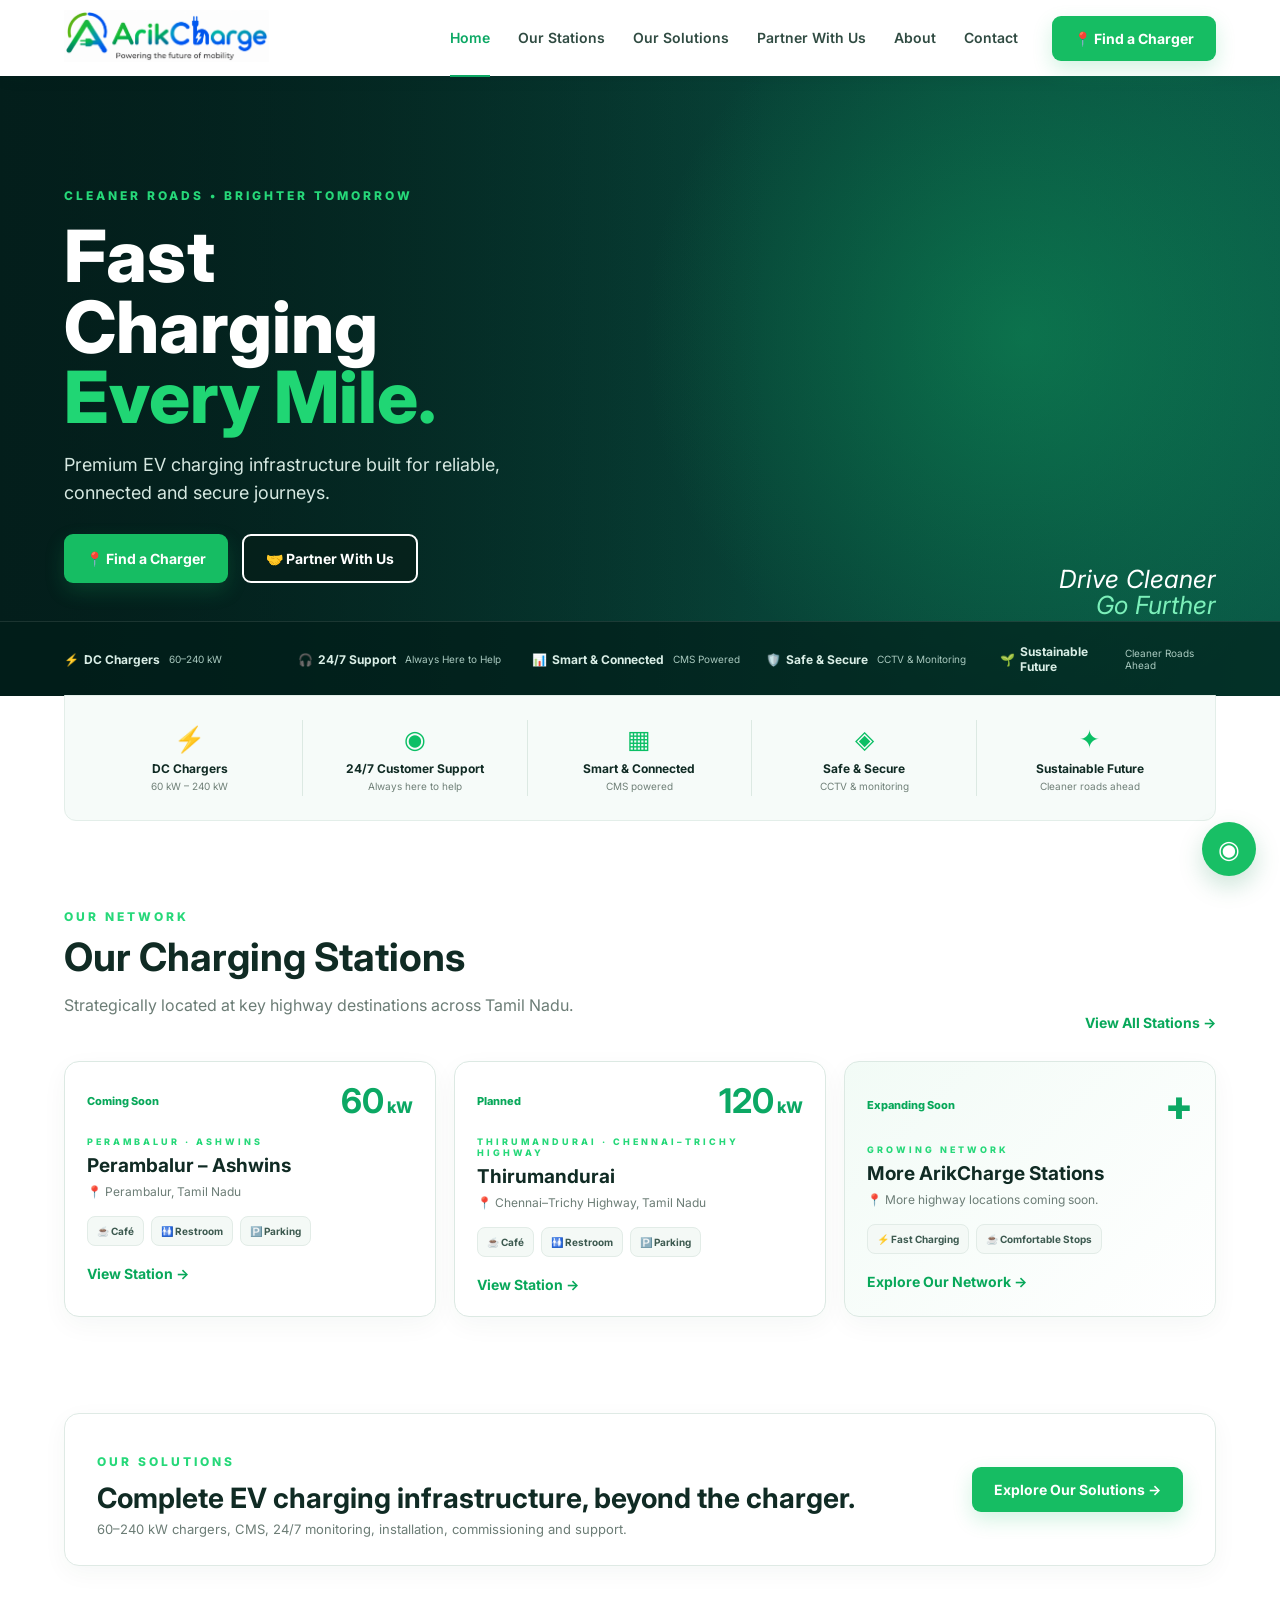
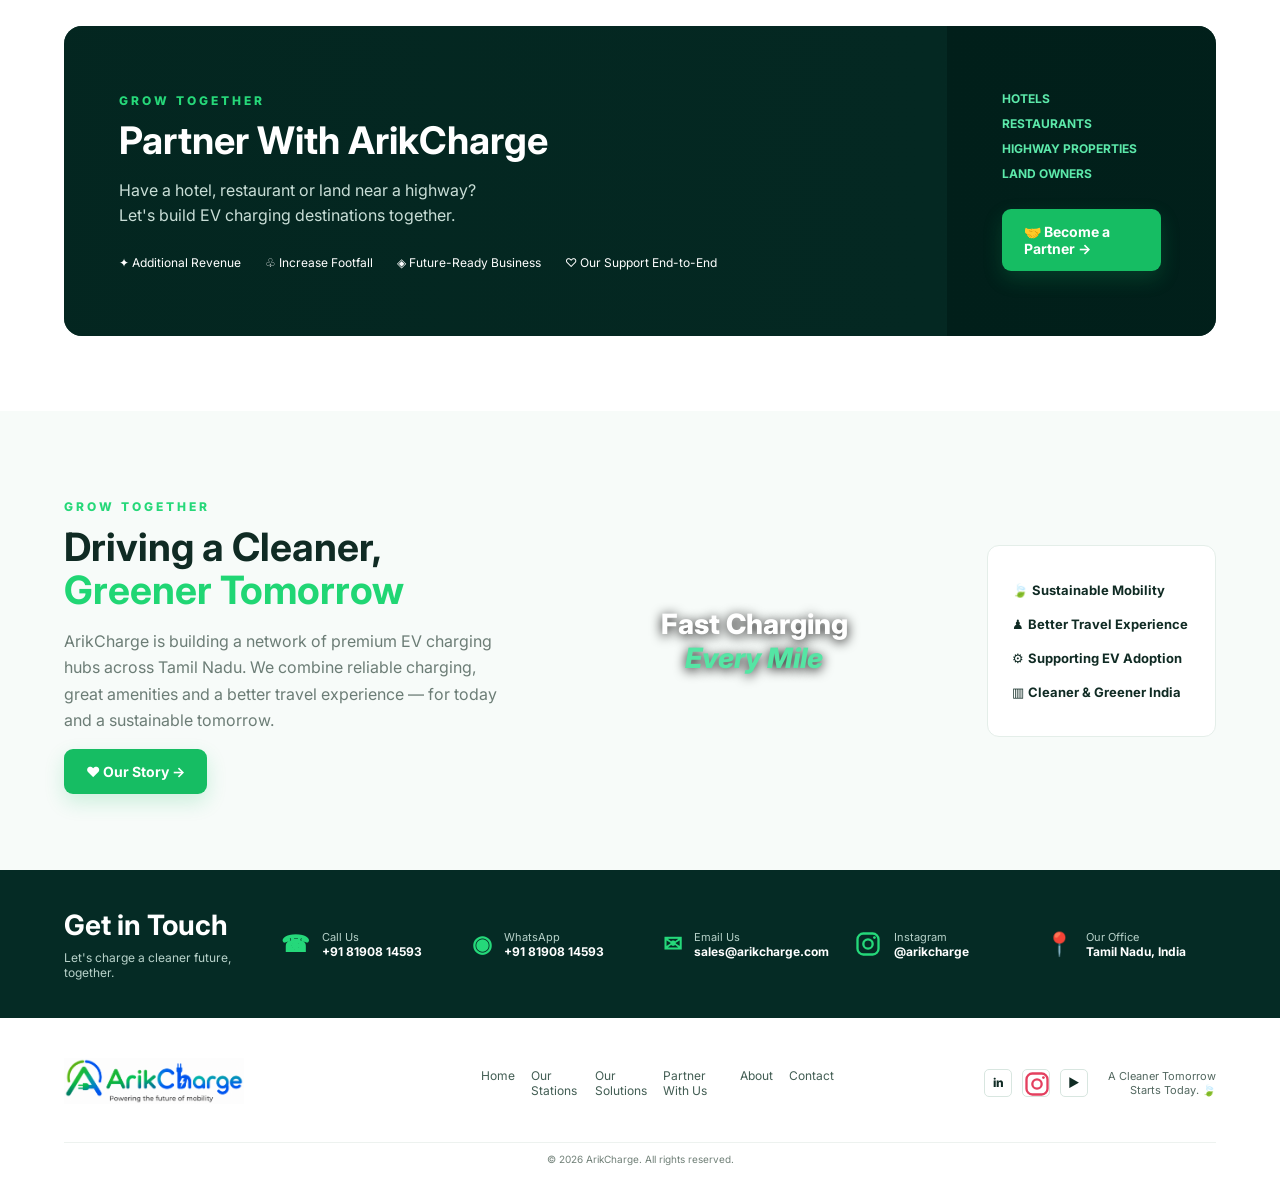
==== commit b708e194: "Add files via upload" ====
--- a/index.html
+++ b/index.html
@@ -41,10 +41,11 @@
   </div>
   <div class="hero-sign">Drive Cleaner<br><span>Go Further</span></div>
   <div class="hero-features">
-    <div>⚡ <b>Reliable Charging</b></div>
-    <div>☕ <b>Comfortable Stops</b></div>
-    <div>🍃 <b>Sustainable Future</b></div>
-    <div>🛡️ <b>Safe & Secure</b></div>
+    <div>⚡ <b>DC Chargers</b><small>60–240 kW</small></div>
+    <div>🎧 <b>24/7 Support</b><small>Always Here to Help</small></div>
+    <div>📊 <b>Smart & Connected</b><small>CMS Powered</small></div>
+    <div>🛡️ <b>Safe & Secure</b><small>CCTV & Monitoring</small></div>
+    <div>🌱 <b>Sustainable Future</b><small>Cleaner Roads Ahead</small></div>
   </div>
 </section>
 
@@ -134,7 +135,7 @@
   <a href="tel:+918190814593"><strong>☎</strong><span>Call Us<br><b>+91 81908 14593</b></span></a>
   <a href="https://wa.me/918190814593" target="_blank" rel="noopener"><strong>◉</strong><span>WhatsApp<br><b>+91 81908 14593</b></span></a>
   <a href="mailto:sales@arikcharge.com"><strong>✉</strong><span>Email Us<br><b>sales@arikcharge.com</b></span></a>
-  <a href="https://www.instagram.com/arikcharge//" target="_blank" rel="noopener noreferrer" aria-label="Visit ArikCharge on Instagram"><strong class="instagram-mark">◎</strong><span>Instagram<br><b>@arikcharge</b></span></a>
+  <a class="instagram-contact" href="https://www.instagram.com/arikcharge?igsh=MTh1YzF3YmhueGhsbA%3D%3D&utm_source=ig_contact_invite" target="_blank" rel="noopener noreferrer" aria-label="Visit ArikCharge on Instagram"><strong class="instagram-mark" aria-hidden="true"><svg viewBox="0 0 24 24" role="img"><rect x="3" y="3" width="18" height="18" rx="5" fill="none" stroke="currentColor" stroke-width="2"/><circle cx="12" cy="12" r="4" fill="none" stroke="currentColor" stroke-width="2"/><circle cx="17.5" cy="6.5" r="1.2" fill="currentColor"/></svg></strong><span>Instagram<br><b>@arikcharge</b></span></a>
   <div><strong>📍</strong><span>Our Office<br><b>Tamil Nadu, India</b></span></div>
 </section>
 </main>
@@ -143,7 +144,7 @@
 <footer>
   <div class="footer-brand"><img src="assets/arikcharge-logo.png" alt="ArikCharge"></div>
   <div class="footer-links"><a href="#home">Home</a><a href="stations.html">Our Stations</a><a href="solutions.html">Our Solutions</a><a href="contact.html?enquiry=Partnership">Partner With Us</a><a href="#about">About</a><a href="contact.html">Contact</a></div>
-  <div class="social"><a href="#" aria-label="LinkedIn">in</a><a href="https://www.instagram.com/arikcharge//" target="_blank" rel="noopener" aria-label="Instagram">◎</a><a href="#" aria-label="YouTube">▶</a><p>A Cleaner Tomorrow<br>Starts Today. 🍃</p></div>
+  <div class="social"><a href="#" aria-label="LinkedIn">in</a><a class="instagram-social" href="https://www.instagram.com/arikcharge?igsh=MTh1YzF3YmhueGhsbA%3D%3D&utm_source=ig_contact_invite" target="_blank" rel="noopener" aria-label="ArikCharge Instagram"><svg viewBox="0 0 24 24" aria-hidden="true"><rect x="3" y="3" width="18" height="18" rx="5" fill="none" stroke="currentColor" stroke-width="2"/><circle cx="12" cy="12" r="4" fill="none" stroke="currentColor" stroke-width="2"/><circle cx="17.5" cy="6.5" r="1.2" fill="currentColor"/></svg></a><a href="#" aria-label="YouTube">▶</a><p>A Cleaner Tomorrow<br>Starts Today. 🍃</p></div>
   <small>© 2026 ArikCharge. All rights reserved.</small>
 </footer>
 <script src="script.js"></script>
--- a/style.css
+++ b/style.css
@@ -1,4 +1,4 @@
-*{box-sizing:border-box}html{scroll-behavior:smooth}body{margin:0;font-family:Inter,Arial,sans-serif;color:#102b24;background:#fff}a{text-decoration:none;color:inherit}.site-header{height:76px;padding:0 5%;display:flex;align-items:center;gap:34px;background:#fff;position:sticky;top:0;z-index:20;box-shadow:0 2px 16px #062d2210}.brand img{width:205px;height:58px;object-fit:contain}.desktop-nav{display:flex;gap:28px;margin-left:auto}.desktop-nav a{font-size:14px;font-weight:600;color:#304b42;padding:29px 0}.desktop-nav a.active,.desktop-nav a:hover{color:#0ca864;border-bottom:2px solid #0ca864}.btn{display:inline-flex;align-items:center;justify-content:center;padding:14px 22px;border-radius:9px;font-weight:700;font-size:14px;transition:.2s}.btn-green{background:#16bd63;color:#fff;box-shadow:0 8px 20px #16bd6330}.btn-green:hover{transform:translateY(-2px);background:#0faa56}.btn-outline{border:2px solid #fff;color:#fff;background:#061e19aa}.menu-btn{display:none;border:0;background:none;font-size:25px}.hero{min-height:620px;position:relative;background:linear-gradient(90deg,#031e1b 0%,#073b32 48%,#0a5b47 100%);overflow:hidden;color:#fff}.hero:after{content:"";position:absolute;inset:0;background:radial-gradient(circle at 80% 42%,#12b96855 0,transparent 35%),linear-gradient(90deg,#031e1bcc 0%,transparent 60%)}.hero-overlay{position:absolute;inset:0;background-image:url("assets/hero-arikcharge-hub.jpg");background-size:cover;background-position:center;opacity:.78}.hero-content{position:relative;z-index:2;padding:100px 5%;max-width:720px}.eyebrow,.tag{font-size:12px;letter-spacing:3px;font-weight:800;color:#26d879}.hero h1{font-size:72px;line-height:.98;margin:18px 0;font-weight:800}.hero h1 span,.about h2 span{color:#20d674}.hero-copy{font-size:18px;line-height:1.55;color:#d6e8e1;max-width:520px}.hero-actions{display:flex;gap:14px;margin-top:28px}.hero-sign{position:absolute;z-index:3;right:5%;bottom:78px;font-size:25px;font-style:italic;line-height:1.05;text-align:right}.hero-sign span{color:#7cf0ba}.hero-features{position:absolute;z-index:3;bottom:0;left:0;right:0;display:flex;gap:70px;padding:22px 5%;background:#001d18aa;border-top:1px solid #ffffff1a}.hero-features div{font-size:15px;color:#d9eee6}.hero-features b{margin-left:8px}.amenities{margin:-1px 5% 0;padding:24px 1%;display:grid;grid-template-columns:repeat(6,1fr);background:#f6fbf9;border:1px solid #e3eee9;border-radius:0 0 12px 12px;position:relative;z-index:5}.amenities div{text-align:center;border-right:1px solid #dce9e3;padding:4px 10px}.amenities div:last-child{border:0}.amenities span{display:block;font-size:25px;color:#0bbf65;margin-bottom:7px}.amenities b{display:block;font-size:12px}.amenities small{font-size:10px}.section{padding:76px 5%}.section-heading{display:flex;justify-content:space-between;align-items:end;gap:20px}.section-heading h2,.about h2,.partner h2{font-size:39px;line-height:1.1;margin:6px 0 10px}.section-heading p:not(.tag),.about-copy>p:not(.tag){color:#6c7d76}.green-link{color:#08a85a;font-weight:700;font-size:14px}.hub-grid{display:grid;grid-template-columns:repeat(4,1fr);gap:18px;margin-top:30px}.hub-card{background:#fff;border:1px solid #dfebe6;border-radius:11px;overflow:hidden;box-shadow:0 7px 24px #123a2b0d}.hub-photo{height:170px;background-size:cover;background-position:center;display:flex;align-items:center;justify-content:center;color:#fff;font-size:45px;position:relative}.hub-photo:after{content:"";position:absolute;inset:0;background:linear-gradient(180deg,transparent,#001d1840)}.hub-photo span{position:relative;z-index:1}.photo-1{background-image:url("https://images.unsplash.com/photo-1593941707882-a5bba14938c7?auto=format&fit=crop&w=900&q=80")}.photo-2{background-image:url("https://images.unsplash.com/photo-1617886322168-72f1d7b6c1a0?auto=format&fit=crop&w=900&q=80")}.photo-3{background-image:url("https://images.unsplash.com/photo-1592833159155-c62df1b65634?auto=format&fit=crop&w=900&q=80")}.more{background:#dfeff4;color:#91afbc}.hub-body{padding:18px}.hub-body h3{margin:0 0 6px;font-size:16px}.hub-body p{font-size:12px;color:#77877f;line-height:1.5}.status{font-size:11px;font-weight:800;color:#08a85a}.partner{margin:0 5% 75px;border-radius:18px;overflow:hidden;min-height:310px;display:grid;grid-template-columns:1.3fr 1fr .7fr;position:relative;background:#052b25;color:#fff}.partner-image{grid-column:1/4;grid-row:1;position:absolute;inset:0;background-image:linear-gradient(90deg,#03251fcc,#03251f66),url("https://images.unsplash.com/photo-1497366754035-f200968a6e72?auto=format&fit=crop&w=1800&q=80");background-size:cover;background-position:center}.partner-content,.partner-side{position:relative;z-index:2;padding:55px}.partner-content{grid-column:1/3}.partner-content h2{font-size:38px}.partner-content>p:not(.tag){line-height:1.55;color:#c9ded7}.partner-benefits{display:flex;gap:24px;margin-top:28px;flex-wrap:wrap;font-size:12px}.partner-side{grid-column:3;background:#001b17aa;display:flex;flex-direction:column;gap:10px;align-items:flex-start;justify-content:center}.partner-side b{font-size:12px;color:#5ce9aa}.partner-side .btn{margin-top:18px}.about{display:grid;grid-template-columns:1.1fr 1fr .55fr;gap:25px;align-items:center;background:#f7fbf9}.about-copy{padding-right:20px}.about-copy>p:not(.tag){line-height:1.65}.about-image{height:260px;border-radius:12px;background-image:url("https://images.unsplash.com/photo-1500530855697-b586d89ba3ee?auto=format&fit=crop&w=1000&q=80");background-size:cover;background-position:center;display:flex;align-items:center;justify-content:center;color:#fff;text-align:center;font-size:28px;font-weight:800;text-shadow:0 2px 12px #000}.about-image em{color:#55e5a4}.about-points{background:#fff;padding:18px 24px;border-radius:12px;border:1px solid #e4eee9}.about-points p{font-size:13px;margin:18px 0}.contact{background:#052b25;color:#fff;padding:38px 5%;display:grid;grid-template-columns:1.15fr repeat(5,1fr);gap:20px;align-items:center}.contact h2{margin:0 0 8px;font-size:28px}.contact p{margin:0;color:#b8d2ca;font-size:12px}.contact a,.contact>div:not(:first-child){display:flex;gap:12px;align-items:center}.contact strong{font-size:23px;color:#25d87a}.contact .instagram-mark{font-size:28px;font-weight:500}.contact span{font-size:11px;color:#b8d2ca}.contact b{font-size:12px;color:#fff}.contact a:hover b{color:#4be99a}footer{padding:35px 5%;display:grid;grid-template-columns:1.1fr 1fr 1fr;gap:30px;align-items:center;background:#fff}.footer-brand img{width:180px;height:55px;object-fit:contain}.footer-links{display:flex;gap:16px;justify-content:center;font-size:12px;color:#425d53}.footer-links a:hover{color:#0aa95c}.social{display:flex;align-items:center;justify-content:flex-end;gap:10px}.social a{width:28px;height:28px;border:1px solid #d8e6e0;border-radius:5px;display:grid;place-items:center;font-weight:800;font-size:12px}.social p{font-size:11px;margin-left:10px;text-align:right;color:#536860}footer small{grid-column:1/4;text-align:center;color:#718078;font-size:10px;padding-top:10px;border-top:1px solid #edf2ef}
+*{box-sizing:border-box}html{scroll-behavior:smooth}body{margin:0;font-family:Inter,Arial,sans-serif;color:#102b24;background:#fff}a{text-decoration:none;color:inherit}.site-header{height:76px;padding:0 5%;display:flex;align-items:center;gap:34px;background:#fff;position:sticky;top:0;z-index:20;box-shadow:0 2px 16px #062d2210}.brand img{width:205px;height:58px;object-fit:contain}.desktop-nav{display:flex;gap:28px;margin-left:auto}.desktop-nav a{font-size:14px;font-weight:600;color:#304b42;padding:29px 0}.desktop-nav a.active,.desktop-nav a:hover{color:#0ca864;border-bottom:2px solid #0ca864}.btn{display:inline-flex;align-items:center;justify-content:center;padding:14px 22px;border-radius:9px;font-weight:700;font-size:14px;transition:.2s}.btn-green{background:#16bd63;color:#fff;box-shadow:0 8px 20px #16bd6330}.btn-green:hover{transform:translateY(-2px);background:#0faa56}.btn-outline{border:2px solid #fff;color:#fff;background:#061e19aa}.menu-btn{display:none;border:0;background:none;font-size:25px}.hero{min-height:620px;position:relative;background:linear-gradient(90deg,#031e1b 0%,#073b32 48%,#0a5b47 100%);overflow:hidden;color:#fff}.hero:after{content:"";position:absolute;inset:0;background:radial-gradient(circle at 80% 42%,#12b96855 0,transparent 35%),linear-gradient(90deg,#031e1bcc 0%,transparent 60%)}.hero-overlay{position:absolute;inset:0;background-image:url("assets/hero-arikcharge-v6.png");background-size:cover;background-position:center;opacity:.78}.hero-content{position:relative;z-index:2;padding:100px 5%;max-width:720px}.eyebrow,.tag{font-size:12px;letter-spacing:3px;font-weight:800;color:#26d879}.hero h1{font-size:72px;line-height:.98;margin:18px 0;font-weight:800}.hero h1 span,.about h2 span{color:#20d674}.hero-copy{font-size:18px;line-height:1.55;color:#d6e8e1;max-width:520px}.hero-actions{display:flex;gap:14px;margin-top:28px}.hero-sign{position:absolute;z-index:3;right:5%;bottom:78px;font-size:25px;font-style:italic;line-height:1.05;text-align:right}.hero-sign span{color:#7cf0ba}.hero-features{position:absolute;z-index:3;bottom:0;left:0;right:0;display:flex;gap:70px;padding:22px 5%;background:#001d18aa;border-top:1px solid #ffffff1a}.hero-features div{font-size:15px;color:#d9eee6}.hero-features b{margin-left:8px}.amenities{margin:-1px 5% 0;padding:24px 1%;display:grid;grid-template-columns:repeat(5,1fr);background:#f6fbf9;border:1px solid #e3eee9;border-radius:0 0 12px 12px;position:relative;z-index:5}.amenities div{text-align:center;border-right:1px solid #dce9e3;padding:4px 10px}.amenities div:last-child{border:0}.amenities span{display:block;font-size:25px;color:#0bbf65;margin-bottom:7px}.amenities b{display:block;font-size:12px}.amenities small{font-size:10px}.section{padding:76px 5%}.section-heading{display:flex;justify-content:space-between;align-items:end;gap:20px}.section-heading h2,.about h2,.partner h2{font-size:39px;line-height:1.1;margin:6px 0 10px}.section-heading p:not(.tag),.about-copy>p:not(.tag){color:#6c7d76}.green-link{color:#08a85a;font-weight:700;font-size:14px}.hub-grid{display:grid;grid-template-columns:repeat(4,1fr);gap:18px;margin-top:30px}.hub-card{background:#fff;border:1px solid #dfebe6;border-radius:11px;overflow:hidden;box-shadow:0 7px 24px #123a2b0d}.hub-photo{height:170px;background-size:cover;background-position:center;display:flex;align-items:center;justify-content:center;color:#fff;font-size:45px;position:relative}.hub-photo:after{content:"";position:absolute;inset:0;background:linear-gradient(180deg,transparent,#001d1840)}.hub-photo span{position:relative;z-index:1}.photo-1{background-image:url("https://images.unsplash.com/photo-1593941707882-a5bba14938c7?auto=format&fit=crop&w=900&q=80")}.photo-2{background-image:url("https://images.unsplash.com/photo-1617886322168-72f1d7b6c1a0?auto=format&fit=crop&w=900&q=80")}.photo-3{background-image:url("https://images.unsplash.com/photo-1592833159155-c62df1b65634?auto=format&fit=crop&w=900&q=80")}.more{background:#dfeff4;color:#91afbc}.hub-body{padding:18px}.hub-body h3{margin:0 0 6px;font-size:16px}.hub-body p{font-size:12px;color:#77877f;line-height:1.5}.status{font-size:11px;font-weight:800;color:#08a85a}.partner{margin:0 5% 75px;border-radius:18px;overflow:hidden;min-height:310px;display:grid;grid-template-columns:1.3fr 1fr .7fr;position:relative;background:#052b25;color:#fff}.partner-image{grid-column:1/4;grid-row:1;position:absolute;inset:0;background-image:linear-gradient(90deg,#03251fcc,#03251f66),url("https://images.unsplash.com/photo-1497366754035-f200968a6e72?auto=format&fit=crop&w=1800&q=80");background-size:cover;background-position:center}.partner-content,.partner-side{position:relative;z-index:2;padding:55px}.partner-content{grid-column:1/3}.partner-content h2{font-size:38px}.partner-content>p:not(.tag){line-height:1.55;color:#c9ded7}.partner-benefits{display:flex;gap:24px;margin-top:28px;flex-wrap:wrap;font-size:12px}.partner-side{grid-column:3;background:#001b17aa;display:flex;flex-direction:column;gap:10px;align-items:flex-start;justify-content:center}.partner-side b{font-size:12px;color:#5ce9aa}.partner-side .btn{margin-top:18px}.about{display:grid;grid-template-columns:1.1fr 1fr .55fr;gap:25px;align-items:center;background:#f7fbf9}.about-copy{padding-right:20px}.about-copy>p:not(.tag){line-height:1.65}.about-image{height:260px;border-radius:12px;background-image:url("https://images.unsplash.com/photo-1500530855697-b586d89ba3ee?auto=format&fit=crop&w=1000&q=80");background-size:cover;background-position:center;display:flex;align-items:center;justify-content:center;color:#fff;text-align:center;font-size:28px;font-weight:800;text-shadow:0 2px 12px #000}.about-image em{color:#55e5a4}.about-points{background:#fff;padding:18px 24px;border-radius:12px;border:1px solid #e4eee9}.about-points p{font-size:13px;margin:18px 0}.contact{background:#052b25;color:#fff;padding:38px 5%;display:grid;grid-template-columns:1.15fr repeat(5,1fr);gap:20px;align-items:center}.contact h2{margin:0 0 8px;font-size:28px}.contact p{margin:0;color:#b8d2ca;font-size:12px}.contact a,.contact>div:not(:first-child){display:flex;gap:12px;align-items:center}.contact strong{font-size:23px;color:#25d87a}.contact .instagram-mark{font-size:28px;font-weight:500}.contact span{font-size:11px;color:#b8d2ca}.contact b{font-size:12px;color:#fff}.contact a:hover b{color:#4be99a}footer{padding:35px 5%;display:grid;grid-template-columns:1.1fr 1fr 1fr;gap:30px;align-items:center;background:#fff}.footer-brand img{width:180px;height:55px;object-fit:contain}.footer-links{display:flex;gap:16px;justify-content:center;font-size:12px;color:#425d53}.footer-links a:hover{color:#0aa95c}.social{display:flex;align-items:center;justify-content:flex-end;gap:10px}.social a{width:28px;height:28px;border:1px solid #d8e6e0;border-radius:5px;display:grid;place-items:center;font-weight:800;font-size:12px}.social p{font-size:11px;margin-left:10px;text-align:right;color:#536860}footer small{grid-column:1/4;text-align:center;color:#718078;font-size:10px;padding-top:10px;border-top:1px solid #edf2ef}
 @media(max-width:1000px){.desktop-nav{gap:15px}.hub-grid{grid-template-columns:repeat(2,1fr)}.amenities{grid-template-columns:repeat(3,1fr);gap:12px}.amenities div:nth-child(3){border:0}.partner{grid-template-columns:1fr}.partner-content{grid-column:1}.partner-side{grid-column:1}.partner-image{grid-column:1}.about{grid-template-columns:1fr 1fr}.about-points{grid-column:1/3}.contact{grid-template-columns:repeat(2,1fr)}.contact>div:first-child{grid-column:1/3}}
 @media(max-width:720px){.site-header{height:68px;padding:0 18px}.brand img{width:155px;height:54px}.desktop-nav,.site-header>.btn{display:none}.menu-btn{display:block;margin-left:auto}.hero{min-height:620px}.hero-content{padding:75px 24px}.hero h1{font-size:52px}.hero-copy{font-size:16px}.hero-sign{right:24px;bottom:80px;font-size:19px}.hero-features{gap:12px;padding:15px 20px;justify-content:space-between}.hero-features div{font-size:10px;text-align:center}.hero-features b{display:block;margin:4px 0 0}.amenities{margin:0 15px;grid-template-columns:repeat(2,1fr);border-radius:0 0 12px 12px}.amenities div:nth-child(even){border:0}.section{padding:55px 20px}.section-heading{display:block}.section-heading h2,.about h2,.partner h2{font-size:31px}.green-link{display:inline-block;margin-top:12px}.hub-grid{grid-template-columns:1fr}.partner{margin:0 15px 55px}.partner-content,.partner-side{padding:35px 25px}.about{grid-template-columns:1fr;padding:50px 20px}.about-points{grid-column:auto}.about-image{height:220px}.contact{grid-template-columns:1fr;padding:35px 25px}.contact>div:first-child{grid-column:auto}.contact a,.contact>div{padding:10px 0}footer{grid-template-columns:1fr;padding:30px 20px;text-align:center}.footer-links{flex-wrap:wrap}.social{justify-content:center}.social p{display:none}footer small{grid-column:auto}}
 
@@ -38,7 +38,7 @@
 
 
 /* V6 — mobile-first refinements */
-.hero-overlay{background-image:url("assets/hero-home.jpg");opacity:.92;background-position:center;background-size:cover}
+.hero-overlay{background-image:url("assets/hero-arikcharge-v6.png");opacity:.92;background-position:center;background-size:cover}
 .amenities{grid-template-columns:repeat(5,1fr)}
 .amenities div{min-width:0}.amenities b{line-height:1.35}.amenities small{display:block;color:#708078;margin-top:3px}
 .success-modal[hidden]{display:none}.success-modal{position:fixed;inset:0;z-index:1000;display:grid;place-items:center;padding:20px}.success-modal-backdrop{position:absolute;inset:0;background:#001d18aa;backdrop-filter:blur(5px)}.success-modal-card{position:relative;z-index:1;width:min(500px,100%);background:#fff;border-radius:20px;padding:38px 30px;text-align:center;box-shadow:0 25px 80px #001d1850}.success-close{position:absolute;right:15px;top:10px;border:0;background:none;font-size:28px;color:#52665e;cursor:pointer}.success-check{width:58px;height:58px;border-radius:50%;margin:0 auto 18px;display:grid;place-items:center;background:#e9f8f0;color:#0ca864;font-size:30px;font-weight:800}.success-modal-card h2{font-size:28px;line-height:1.2;margin:8px 0 12px;color:#102b24}.success-modal-card>p:not(.tag){color:#64756d;line-height:1.6;margin-bottom:24px}.modal-open{overflow:hidden}
@@ -49,3 +49,6 @@
 .section{padding:44px 18px}.section-heading h2,.about h2,.partner h2{font-size:28px}.home-station-grid{gap:12px}.home-station-card{padding:17px}.solution-teaser{display:block!important;padding:22px!important}.solution-teaser h2{font-size:22px!important}.solution-teaser .btn{margin-top:14px;width:100%}.partner{margin:0 12px 45px}.partner-content,.partner-side{padding:28px 20px}.partner-content h2{font-size:29px}.about-image{height:190px}.contact{padding:30px 20px}.footer-links{gap:11px}
 .success-modal{padding:16px}.success-modal-card{padding:34px 20px 25px;border-radius:18px}.success-modal-card h2{font-size:23px}.success-modal-card>p:not(.tag){font-size:13px}
 }
+
+.instagram-mark svg,.instagram-social svg{width:28px;height:28px;display:block}.instagram-social{color:#e4405f}.instagram-contact:hover .instagram-mark{color:#e4405f}.instagram-social:hover{color:#e4405f}.hero-features{display:grid;grid-template-columns:repeat(5,1fr);gap:18px}.hero-features div{font-size:12px;color:#d9eee6;display:flex;align-items:center;gap:5px}.hero-features small{display:block;font-size:10px;color:#a9c9bf;margin-left:4px}.hero-features b{margin-left:0}
+@media(max-width:720px){.hero-features{grid-template-columns:repeat(2,1fr);gap:8px}.hero-features div{font-size:9px;flex-wrap:wrap;justify-content:center}.hero-features small{width:100%;text-align:center;margin:0}.instagram-mark svg{width:26px;height:26px}}
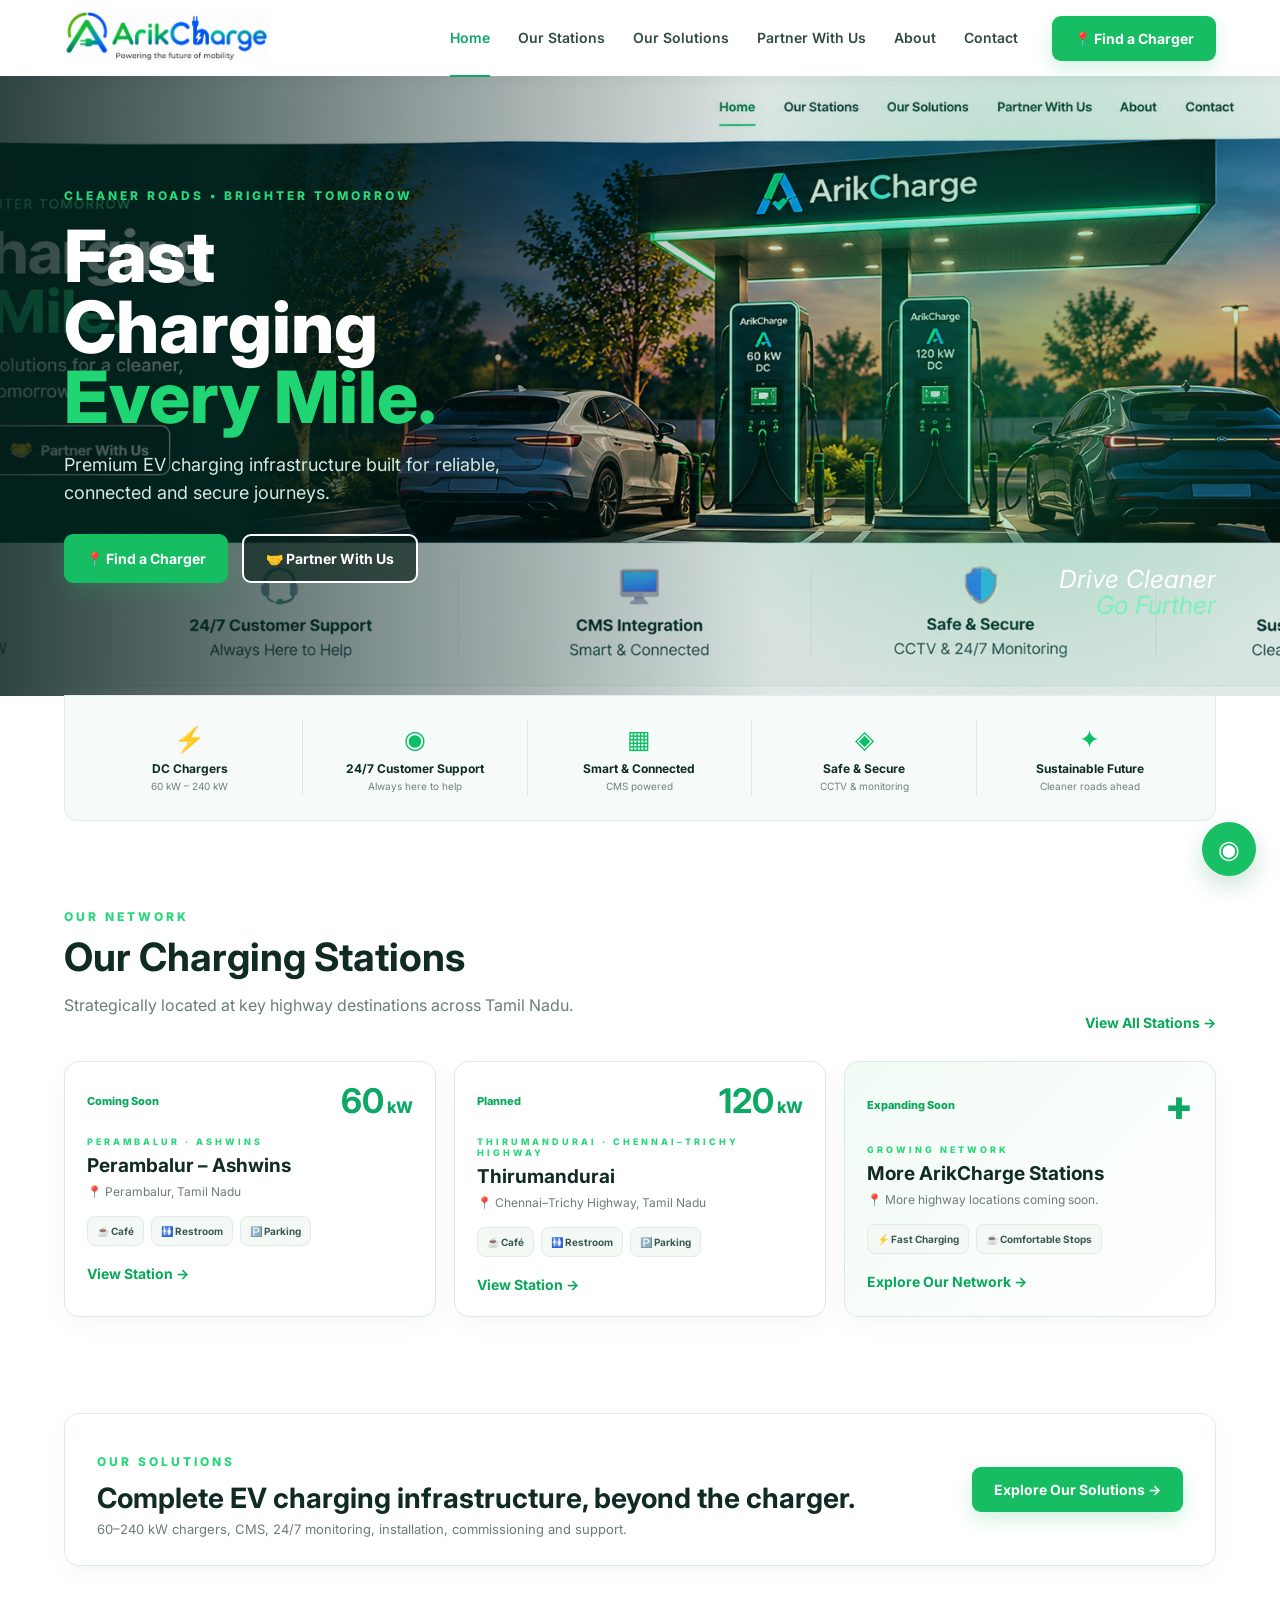
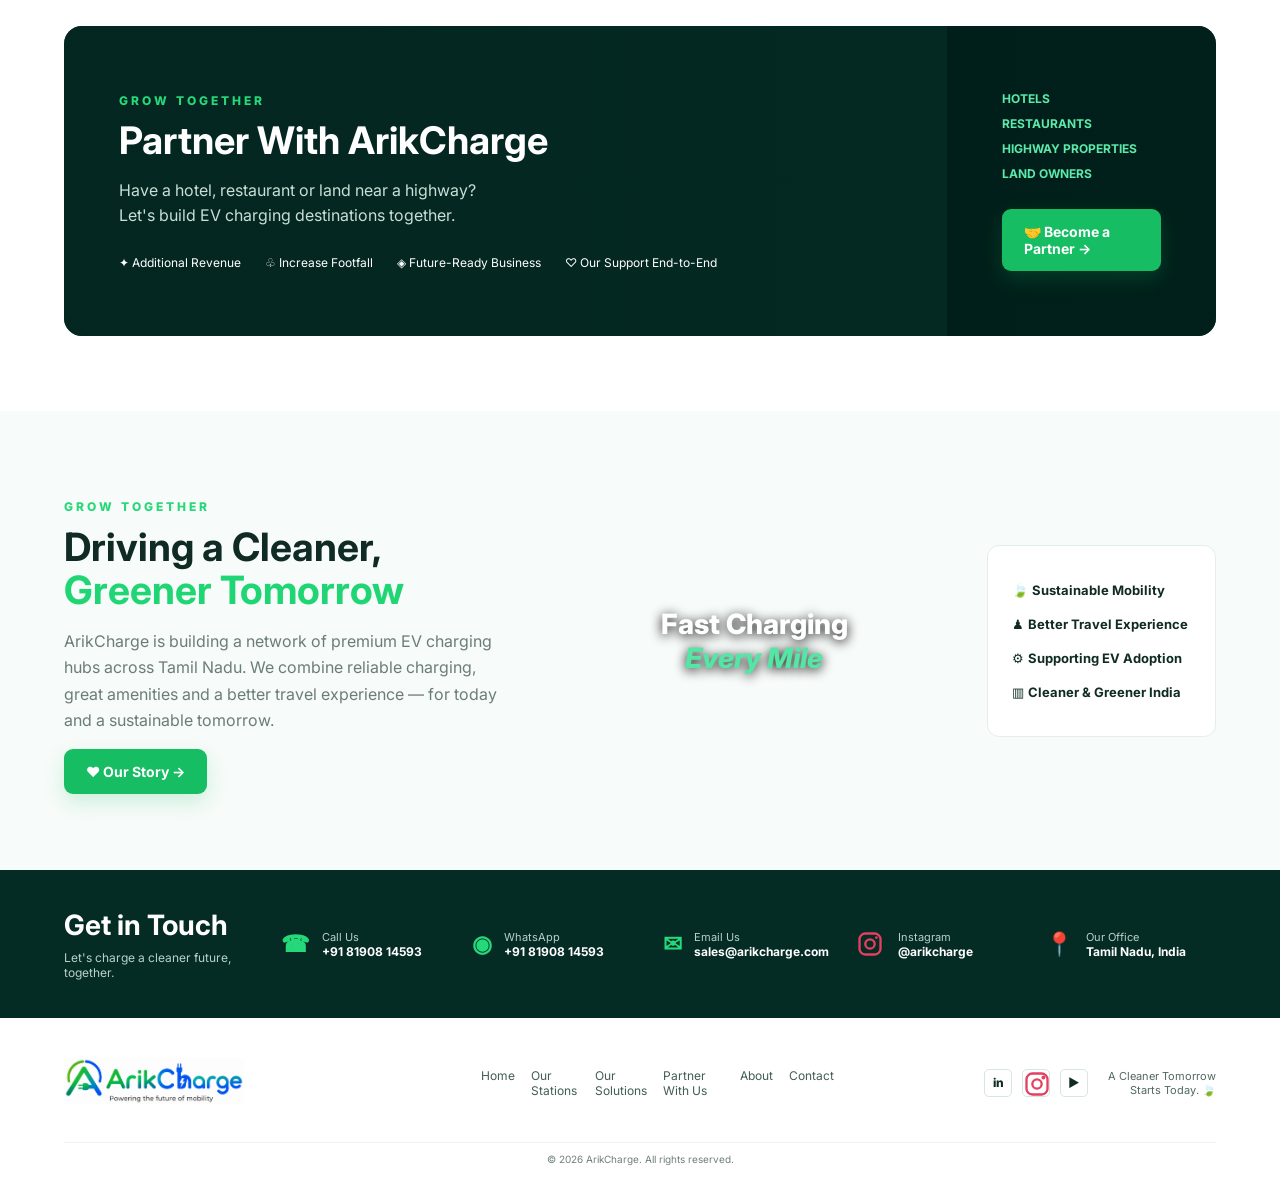
==== commit 756ad9df: "Add files via upload" ====
--- a/index.html
+++ b/index.html
@@ -8,7 +8,7 @@
   <link rel="preconnect" href="https://fonts.googleapis.com">
   <link rel="preconnect" href="https://fonts.gstatic.com" crossorigin>
   <link href="https://fonts.googleapis.com/css2?family=Inter:wght@400;500;600;700;800&display=swap" rel="stylesheet">
-  <link rel="stylesheet" href="style.css">
+  <link rel="stylesheet" href="style.css?v=6.8">
 </head>
 <body>
 <header class="site-header">
@@ -29,7 +29,7 @@
 
 <main id="home">
 <section class="hero">
-  <div class="hero-overlay" aria-hidden="true"></div>
+  <div class="hero-overlay" aria-hidden="true" style="background-image:url('assets/hero-home.png?v=6.8');"></div>
   <div class="hero-content">
     <p class="eyebrow">CLEANER ROADS • BRIGHTER TOMORROW</p>
     <h1>Fast<br>Charging<br><span>Every Mile.</span></h1>
@@ -40,13 +40,7 @@
     </div>
   </div>
   <div class="hero-sign">Drive Cleaner<br><span>Go Further</span></div>
-  <div class="hero-features">
-    <div>⚡ <b>DC Chargers</b><small>60–240 kW</small></div>
-    <div>🎧 <b>24/7 Support</b><small>Always Here to Help</small></div>
-    <div>📊 <b>Smart & Connected</b><small>CMS Powered</small></div>
-    <div>🛡️ <b>Safe & Secure</b><small>CCTV & Monitoring</small></div>
-    <div>🌱 <b>Sustainable Future</b><small>Cleaner Roads Ahead</small></div>
-  </div>
+
 </section>
 
 <section class="amenities" aria-label="ArikCharge key features">
@@ -135,7 +129,7 @@
   <a href="tel:+918190814593"><strong>☎</strong><span>Call Us<br><b>+91 81908 14593</b></span></a>
   <a href="https://wa.me/918190814593" target="_blank" rel="noopener"><strong>◉</strong><span>WhatsApp<br><b>+91 81908 14593</b></span></a>
   <a href="mailto:sales@arikcharge.com"><strong>✉</strong><span>Email Us<br><b>sales@arikcharge.com</b></span></a>
-  <a class="instagram-contact" href="https://www.instagram.com/arikcharge?igsh=MTh1YzF3YmhueGhsbA%3D%3D&utm_source=ig_contact_invite" target="_blank" rel="noopener noreferrer" aria-label="Visit ArikCharge on Instagram"><strong class="instagram-mark" aria-hidden="true"><svg viewBox="0 0 24 24" role="img"><rect x="3" y="3" width="18" height="18" rx="5" fill="none" stroke="currentColor" stroke-width="2"/><circle cx="12" cy="12" r="4" fill="none" stroke="currentColor" stroke-width="2"/><circle cx="17.5" cy="6.5" r="1.2" fill="currentColor"/></svg></strong><span>Instagram<br><b>@arikcharge</b></span></a>
+  <a class="instagram-contact" href="https://www.instagram.com/arikcharge/" target="_blank" rel="noopener noreferrer" aria-label="Visit ArikCharge on Instagram"><strong class="instagram-mark" aria-hidden="true"><svg viewBox="0 0 24 24" role="img"><rect x="3" y="3" width="18" height="18" rx="5" fill="none" stroke="currentColor" stroke-width="2"/><circle cx="12" cy="12" r="4" fill="none" stroke="currentColor" stroke-width="2"/><circle cx="17.5" cy="6.5" r="1.2" fill="currentColor"/></svg></strong><span>Instagram<br><b>@arikcharge</b></span></a>
   <div><strong>📍</strong><span>Our Office<br><b>Tamil Nadu, India</b></span></div>
 </section>
 </main>
@@ -144,9 +138,9 @@
 <footer>
   <div class="footer-brand"><img src="assets/arikcharge-logo.png" alt="ArikCharge"></div>
   <div class="footer-links"><a href="#home">Home</a><a href="stations.html">Our Stations</a><a href="solutions.html">Our Solutions</a><a href="contact.html?enquiry=Partnership">Partner With Us</a><a href="#about">About</a><a href="contact.html">Contact</a></div>
-  <div class="social"><a href="#" aria-label="LinkedIn">in</a><a class="instagram-social" href="https://www.instagram.com/arikcharge?igsh=MTh1YzF3YmhueGhsbA%3D%3D&utm_source=ig_contact_invite" target="_blank" rel="noopener" aria-label="ArikCharge Instagram"><svg viewBox="0 0 24 24" aria-hidden="true"><rect x="3" y="3" width="18" height="18" rx="5" fill="none" stroke="currentColor" stroke-width="2"/><circle cx="12" cy="12" r="4" fill="none" stroke="currentColor" stroke-width="2"/><circle cx="17.5" cy="6.5" r="1.2" fill="currentColor"/></svg></a><a href="#" aria-label="YouTube">▶</a><p>A Cleaner Tomorrow<br>Starts Today. 🍃</p></div>
+  <div class="social"><a href="#" aria-label="LinkedIn">in</a><a class="instagram-social" href="https://www.instagram.com/arikcharge/" target="_blank" rel="noopener" aria-label="ArikCharge Instagram"><svg viewBox="0 0 24 24" aria-hidden="true"><rect x="3" y="3" width="18" height="18" rx="5" fill="none" stroke="currentColor" stroke-width="2"/><circle cx="12" cy="12" r="4" fill="none" stroke="currentColor" stroke-width="2"/><circle cx="17.5" cy="6.5" r="1.2" fill="currentColor"/></svg></a><a href="#" aria-label="YouTube">▶</a><p>A Cleaner Tomorrow<br>Starts Today. 🍃</p></div>
   <small>© 2026 ArikCharge. All rights reserved.</small>
 </footer>
-<script src="script.js"></script>
+<script src="script.js?v=6.8"></script>
 </body>
 </html>
--- a/style.css
+++ b/style.css
@@ -1,4 +1,4 @@
-*{box-sizing:border-box}html{scroll-behavior:smooth}body{margin:0;font-family:Inter,Arial,sans-serif;color:#102b24;background:#fff}a{text-decoration:none;color:inherit}.site-header{height:76px;padding:0 5%;display:flex;align-items:center;gap:34px;background:#fff;position:sticky;top:0;z-index:20;box-shadow:0 2px 16px #062d2210}.brand img{width:205px;height:58px;object-fit:contain}.desktop-nav{display:flex;gap:28px;margin-left:auto}.desktop-nav a{font-size:14px;font-weight:600;color:#304b42;padding:29px 0}.desktop-nav a.active,.desktop-nav a:hover{color:#0ca864;border-bottom:2px solid #0ca864}.btn{display:inline-flex;align-items:center;justify-content:center;padding:14px 22px;border-radius:9px;font-weight:700;font-size:14px;transition:.2s}.btn-green{background:#16bd63;color:#fff;box-shadow:0 8px 20px #16bd6330}.btn-green:hover{transform:translateY(-2px);background:#0faa56}.btn-outline{border:2px solid #fff;color:#fff;background:#061e19aa}.menu-btn{display:none;border:0;background:none;font-size:25px}.hero{min-height:620px;position:relative;background:linear-gradient(90deg,#031e1b 0%,#073b32 48%,#0a5b47 100%);overflow:hidden;color:#fff}.hero:after{content:"";position:absolute;inset:0;background:radial-gradient(circle at 80% 42%,#12b96855 0,transparent 35%),linear-gradient(90deg,#031e1bcc 0%,transparent 60%)}.hero-overlay{position:absolute;inset:0;background-image:url("assets/hero-arikcharge-v6.png");background-size:cover;background-position:center;opacity:.78}.hero-content{position:relative;z-index:2;padding:100px 5%;max-width:720px}.eyebrow,.tag{font-size:12px;letter-spacing:3px;font-weight:800;color:#26d879}.hero h1{font-size:72px;line-height:.98;margin:18px 0;font-weight:800}.hero h1 span,.about h2 span{color:#20d674}.hero-copy{font-size:18px;line-height:1.55;color:#d6e8e1;max-width:520px}.hero-actions{display:flex;gap:14px;margin-top:28px}.hero-sign{position:absolute;z-index:3;right:5%;bottom:78px;font-size:25px;font-style:italic;line-height:1.05;text-align:right}.hero-sign span{color:#7cf0ba}.hero-features{position:absolute;z-index:3;bottom:0;left:0;right:0;display:flex;gap:70px;padding:22px 5%;background:#001d18aa;border-top:1px solid #ffffff1a}.hero-features div{font-size:15px;color:#d9eee6}.hero-features b{margin-left:8px}.amenities{margin:-1px 5% 0;padding:24px 1%;display:grid;grid-template-columns:repeat(5,1fr);background:#f6fbf9;border:1px solid #e3eee9;border-radius:0 0 12px 12px;position:relative;z-index:5}.amenities div{text-align:center;border-right:1px solid #dce9e3;padding:4px 10px}.amenities div:last-child{border:0}.amenities span{display:block;font-size:25px;color:#0bbf65;margin-bottom:7px}.amenities b{display:block;font-size:12px}.amenities small{font-size:10px}.section{padding:76px 5%}.section-heading{display:flex;justify-content:space-between;align-items:end;gap:20px}.section-heading h2,.about h2,.partner h2{font-size:39px;line-height:1.1;margin:6px 0 10px}.section-heading p:not(.tag),.about-copy>p:not(.tag){color:#6c7d76}.green-link{color:#08a85a;font-weight:700;font-size:14px}.hub-grid{display:grid;grid-template-columns:repeat(4,1fr);gap:18px;margin-top:30px}.hub-card{background:#fff;border:1px solid #dfebe6;border-radius:11px;overflow:hidden;box-shadow:0 7px 24px #123a2b0d}.hub-photo{height:170px;background-size:cover;background-position:center;display:flex;align-items:center;justify-content:center;color:#fff;font-size:45px;position:relative}.hub-photo:after{content:"";position:absolute;inset:0;background:linear-gradient(180deg,transparent,#001d1840)}.hub-photo span{position:relative;z-index:1}.photo-1{background-image:url("https://images.unsplash.com/photo-1593941707882-a5bba14938c7?auto=format&fit=crop&w=900&q=80")}.photo-2{background-image:url("https://images.unsplash.com/photo-1617886322168-72f1d7b6c1a0?auto=format&fit=crop&w=900&q=80")}.photo-3{background-image:url("https://images.unsplash.com/photo-1592833159155-c62df1b65634?auto=format&fit=crop&w=900&q=80")}.more{background:#dfeff4;color:#91afbc}.hub-body{padding:18px}.hub-body h3{margin:0 0 6px;font-size:16px}.hub-body p{font-size:12px;color:#77877f;line-height:1.5}.status{font-size:11px;font-weight:800;color:#08a85a}.partner{margin:0 5% 75px;border-radius:18px;overflow:hidden;min-height:310px;display:grid;grid-template-columns:1.3fr 1fr .7fr;position:relative;background:#052b25;color:#fff}.partner-image{grid-column:1/4;grid-row:1;position:absolute;inset:0;background-image:linear-gradient(90deg,#03251fcc,#03251f66),url("https://images.unsplash.com/photo-1497366754035-f200968a6e72?auto=format&fit=crop&w=1800&q=80");background-size:cover;background-position:center}.partner-content,.partner-side{position:relative;z-index:2;padding:55px}.partner-content{grid-column:1/3}.partner-content h2{font-size:38px}.partner-content>p:not(.tag){line-height:1.55;color:#c9ded7}.partner-benefits{display:flex;gap:24px;margin-top:28px;flex-wrap:wrap;font-size:12px}.partner-side{grid-column:3;background:#001b17aa;display:flex;flex-direction:column;gap:10px;align-items:flex-start;justify-content:center}.partner-side b{font-size:12px;color:#5ce9aa}.partner-side .btn{margin-top:18px}.about{display:grid;grid-template-columns:1.1fr 1fr .55fr;gap:25px;align-items:center;background:#f7fbf9}.about-copy{padding-right:20px}.about-copy>p:not(.tag){line-height:1.65}.about-image{height:260px;border-radius:12px;background-image:url("https://images.unsplash.com/photo-1500530855697-b586d89ba3ee?auto=format&fit=crop&w=1000&q=80");background-size:cover;background-position:center;display:flex;align-items:center;justify-content:center;color:#fff;text-align:center;font-size:28px;font-weight:800;text-shadow:0 2px 12px #000}.about-image em{color:#55e5a4}.about-points{background:#fff;padding:18px 24px;border-radius:12px;border:1px solid #e4eee9}.about-points p{font-size:13px;margin:18px 0}.contact{background:#052b25;color:#fff;padding:38px 5%;display:grid;grid-template-columns:1.15fr repeat(5,1fr);gap:20px;align-items:center}.contact h2{margin:0 0 8px;font-size:28px}.contact p{margin:0;color:#b8d2ca;font-size:12px}.contact a,.contact>div:not(:first-child){display:flex;gap:12px;align-items:center}.contact strong{font-size:23px;color:#25d87a}.contact .instagram-mark{font-size:28px;font-weight:500}.contact span{font-size:11px;color:#b8d2ca}.contact b{font-size:12px;color:#fff}.contact a:hover b{color:#4be99a}footer{padding:35px 5%;display:grid;grid-template-columns:1.1fr 1fr 1fr;gap:30px;align-items:center;background:#fff}.footer-brand img{width:180px;height:55px;object-fit:contain}.footer-links{display:flex;gap:16px;justify-content:center;font-size:12px;color:#425d53}.footer-links a:hover{color:#0aa95c}.social{display:flex;align-items:center;justify-content:flex-end;gap:10px}.social a{width:28px;height:28px;border:1px solid #d8e6e0;border-radius:5px;display:grid;place-items:center;font-weight:800;font-size:12px}.social p{font-size:11px;margin-left:10px;text-align:right;color:#536860}footer small{grid-column:1/4;text-align:center;color:#718078;font-size:10px;padding-top:10px;border-top:1px solid #edf2ef}
+*{box-sizing:border-box}html{scroll-behavior:smooth}body{margin:0;font-family:Inter,Arial,sans-serif;color:#102b24;background:#fff}a{text-decoration:none;color:inherit}.site-header{height:76px;padding:0 5%;display:flex;align-items:center;gap:34px;background:#fff;position:sticky;top:0;z-index:20;box-shadow:0 2px 16px #062d2210}.brand img{width:205px;height:58px;object-fit:contain}.desktop-nav{display:flex;gap:28px;margin-left:auto}.desktop-nav a{font-size:14px;font-weight:600;color:#304b42;padding:29px 0}.desktop-nav a.active,.desktop-nav a:hover{color:#0ca864;border-bottom:2px solid #0ca864}.btn{display:inline-flex;align-items:center;justify-content:center;padding:14px 22px;border-radius:9px;font-weight:700;font-size:14px;transition:.2s}.btn-green{background:#16bd63;color:#fff;box-shadow:0 8px 20px #16bd6330}.btn-green:hover{transform:translateY(-2px);background:#0faa56}.btn-outline{border:2px solid #fff;color:#fff;background:#061e19aa}.menu-btn{display:none;border:0;background:none;font-size:25px}.hero{min-height:620px;position:relative;background:linear-gradient(90deg,#031e1b 0%,#073b32 48%,#0a5b47 100%);overflow:hidden;color:#fff}.hero:after{content:"";position:absolute;inset:0;background:radial-gradient(circle at 80% 42%,#12b96855 0,transparent 35%),linear-gradient(90deg,#031e1bcc 0%,transparent 60%)}.hero-overlay{position:absolute;inset:0;background-image:url("assets/hero-home.png");background-size:cover;background-position:center;opacity:.78}.hero-content{position:relative;z-index:2;padding:100px 5%;max-width:720px}.eyebrow,.tag{font-size:12px;letter-spacing:3px;font-weight:800;color:#26d879}.hero h1{font-size:72px;line-height:.98;margin:18px 0;font-weight:800}.hero h1 span,.about h2 span{color:#20d674}.hero-copy{font-size:18px;line-height:1.55;color:#d6e8e1;max-width:520px}.hero-actions{display:flex;gap:14px;margin-top:28px}.hero-sign{position:absolute;z-index:3;right:5%;bottom:78px;font-size:25px;font-style:italic;line-height:1.05;text-align:right}.hero-sign span{color:#7cf0ba}.hero-features{position:absolute;z-index:3;bottom:0;left:0;right:0;display:flex;gap:70px;padding:22px 5%;background:#001d18aa;border-top:1px solid #ffffff1a}.hero-features div{font-size:15px;color:#d9eee6}.hero-features b{margin-left:8px}.amenities{margin:-1px 5% 0;padding:24px 1%;display:grid;grid-template-columns:repeat(5,1fr);background:#f6fbf9;border:1px solid #e3eee9;border-radius:0 0 12px 12px;position:relative;z-index:5}.amenities div{text-align:center;border-right:1px solid #dce9e3;padding:4px 10px}.amenities div:last-child{border:0}.amenities span{display:block;font-size:25px;color:#0bbf65;margin-bottom:7px}.amenities b{display:block;font-size:12px}.amenities small{font-size:10px}.section{padding:76px 5%}.section-heading{display:flex;justify-content:space-between;align-items:end;gap:20px}.section-heading h2,.about h2,.partner h2{font-size:39px;line-height:1.1;margin:6px 0 10px}.section-heading p:not(.tag),.about-copy>p:not(.tag){color:#6c7d76}.green-link{color:#08a85a;font-weight:700;font-size:14px}.hub-grid{display:grid;grid-template-columns:repeat(4,1fr);gap:18px;margin-top:30px}.hub-card{background:#fff;border:1px solid #dfebe6;border-radius:11px;overflow:hidden;box-shadow:0 7px 24px #123a2b0d}.hub-photo{height:170px;background-size:cover;background-position:center;display:flex;align-items:center;justify-content:center;color:#fff;font-size:45px;position:relative}.hub-photo:after{content:"";position:absolute;inset:0;background:linear-gradient(180deg,transparent,#001d1840)}.hub-photo span{position:relative;z-index:1}.photo-1{background-image:url("https://images.unsplash.com/photo-1593941707882-a5bba14938c7?auto=format&fit=crop&w=900&q=80")}.photo-2{background-image:url("https://images.unsplash.com/photo-1617886322168-72f1d7b6c1a0?auto=format&fit=crop&w=900&q=80")}.photo-3{background-image:url("https://images.unsplash.com/photo-1592833159155-c62df1b65634?auto=format&fit=crop&w=900&q=80")}.more{background:#dfeff4;color:#91afbc}.hub-body{padding:18px}.hub-body h3{margin:0 0 6px;font-size:16px}.hub-body p{font-size:12px;color:#77877f;line-height:1.5}.status{font-size:11px;font-weight:800;color:#08a85a}.partner{margin:0 5% 75px;border-radius:18px;overflow:hidden;min-height:310px;display:grid;grid-template-columns:1.3fr 1fr .7fr;position:relative;background:#052b25;color:#fff}.partner-image{grid-column:1/4;grid-row:1;position:absolute;inset:0;background-image:linear-gradient(90deg,#03251fcc,#03251f66),url("https://images.unsplash.com/photo-1497366754035-f200968a6e72?auto=format&fit=crop&w=1800&q=80");background-size:cover;background-position:center}.partner-content,.partner-side{position:relative;z-index:2;padding:55px}.partner-content{grid-column:1/3}.partner-content h2{font-size:38px}.partner-content>p:not(.tag){line-height:1.55;color:#c9ded7}.partner-benefits{display:flex;gap:24px;margin-top:28px;flex-wrap:wrap;font-size:12px}.partner-side{grid-column:3;background:#001b17aa;display:flex;flex-direction:column;gap:10px;align-items:flex-start;justify-content:center}.partner-side b{font-size:12px;color:#5ce9aa}.partner-side .btn{margin-top:18px}.about{display:grid;grid-template-columns:1.1fr 1fr .55fr;gap:25px;align-items:center;background:#f7fbf9}.about-copy{padding-right:20px}.about-copy>p:not(.tag){line-height:1.65}.about-image{height:260px;border-radius:12px;background-image:url("https://images.unsplash.com/photo-1500530855697-b586d89ba3ee?auto=format&fit=crop&w=1000&q=80");background-size:cover;background-position:center;display:flex;align-items:center;justify-content:center;color:#fff;text-align:center;font-size:28px;font-weight:800;text-shadow:0 2px 12px #000}.about-image em{color:#55e5a4}.about-points{background:#fff;padding:18px 24px;border-radius:12px;border:1px solid #e4eee9}.about-points p{font-size:13px;margin:18px 0}.contact{background:#052b25;color:#fff;padding:38px 5%;display:grid;grid-template-columns:1.15fr repeat(5,1fr);gap:20px;align-items:center}.contact h2{margin:0 0 8px;font-size:28px}.contact p{margin:0;color:#b8d2ca;font-size:12px}.contact a,.contact>div:not(:first-child){display:flex;gap:12px;align-items:center}.contact strong{font-size:23px;color:#25d87a}.contact .instagram-mark{font-size:28px;font-weight:500}.contact span{font-size:11px;color:#b8d2ca}.contact b{font-size:12px;color:#fff}.contact a:hover b{color:#4be99a}footer{padding:35px 5%;display:grid;grid-template-columns:1.1fr 1fr 1fr;gap:30px;align-items:center;background:#fff}.footer-brand img{width:180px;height:55px;object-fit:contain}.footer-links{display:flex;gap:16px;justify-content:center;font-size:12px;color:#425d53}.footer-links a:hover{color:#0aa95c}.social{display:flex;align-items:center;justify-content:flex-end;gap:10px}.social a{width:28px;height:28px;border:1px solid #d8e6e0;border-radius:5px;display:grid;place-items:center;font-weight:800;font-size:12px}.social p{font-size:11px;margin-left:10px;text-align:right;color:#536860}footer small{grid-column:1/4;text-align:center;color:#718078;font-size:10px;padding-top:10px;border-top:1px solid #edf2ef}
 @media(max-width:1000px){.desktop-nav{gap:15px}.hub-grid{grid-template-columns:repeat(2,1fr)}.amenities{grid-template-columns:repeat(3,1fr);gap:12px}.amenities div:nth-child(3){border:0}.partner{grid-template-columns:1fr}.partner-content{grid-column:1}.partner-side{grid-column:1}.partner-image{grid-column:1}.about{grid-template-columns:1fr 1fr}.about-points{grid-column:1/3}.contact{grid-template-columns:repeat(2,1fr)}.contact>div:first-child{grid-column:1/3}}
 @media(max-width:720px){.site-header{height:68px;padding:0 18px}.brand img{width:155px;height:54px}.desktop-nav,.site-header>.btn{display:none}.menu-btn{display:block;margin-left:auto}.hero{min-height:620px}.hero-content{padding:75px 24px}.hero h1{font-size:52px}.hero-copy{font-size:16px}.hero-sign{right:24px;bottom:80px;font-size:19px}.hero-features{gap:12px;padding:15px 20px;justify-content:space-between}.hero-features div{font-size:10px;text-align:center}.hero-features b{display:block;margin:4px 0 0}.amenities{margin:0 15px;grid-template-columns:repeat(2,1fr);border-radius:0 0 12px 12px}.amenities div:nth-child(even){border:0}.section{padding:55px 20px}.section-heading{display:block}.section-heading h2,.about h2,.partner h2{font-size:31px}.green-link{display:inline-block;margin-top:12px}.hub-grid{grid-template-columns:1fr}.partner{margin:0 15px 55px}.partner-content,.partner-side{padding:35px 25px}.about{grid-template-columns:1fr;padding:50px 20px}.about-points{grid-column:auto}.about-image{height:220px}.contact{grid-template-columns:1fr;padding:35px 25px}.contact>div:first-child{grid-column:auto}.contact a,.contact>div{padding:10px 0}footer{grid-template-columns:1fr;padding:30px 20px;text-align:center}.footer-links{flex-wrap:wrap}.social{justify-content:center}.social p{display:none}footer small{grid-column:auto}}
 
@@ -38,7 +38,7 @@
 
 
 /* V6 — mobile-first refinements */
-.hero-overlay{background-image:url("assets/hero-arikcharge-v6.png");opacity:.92;background-position:center;background-size:cover}
+.hero-overlay{background-image:url("assets/hero-home.png");opacity:.92;background-position:center;background-size:cover}
 .amenities{grid-template-columns:repeat(5,1fr)}
 .amenities div{min-width:0}.amenities b{line-height:1.35}.amenities small{display:block;color:#708078;margin-top:3px}
 .success-modal[hidden]{display:none}.success-modal{position:fixed;inset:0;z-index:1000;display:grid;place-items:center;padding:20px}.success-modal-backdrop{position:absolute;inset:0;background:#001d18aa;backdrop-filter:blur(5px)}.success-modal-card{position:relative;z-index:1;width:min(500px,100%);background:#fff;border-radius:20px;padding:38px 30px;text-align:center;box-shadow:0 25px 80px #001d1850}.success-close{position:absolute;right:15px;top:10px;border:0;background:none;font-size:28px;color:#52665e;cursor:pointer}.success-check{width:58px;height:58px;border-radius:50%;margin:0 auto 18px;display:grid;place-items:center;background:#e9f8f0;color:#0ca864;font-size:30px;font-weight:800}.success-modal-card h2{font-size:28px;line-height:1.2;margin:8px 0 12px;color:#102b24}.success-modal-card>p:not(.tag){color:#64756d;line-height:1.6;margin-bottom:24px}.modal-open{overflow:hidden}
@@ -52,3 +52,21 @@
 
 .instagram-mark svg,.instagram-social svg{width:28px;height:28px;display:block}.instagram-social{color:#e4405f}.instagram-contact:hover .instagram-mark{color:#e4405f}.instagram-social:hover{color:#e4405f}.hero-features{display:grid;grid-template-columns:repeat(5,1fr);gap:18px}.hero-features div{font-size:12px;color:#d9eee6;display:flex;align-items:center;gap:5px}.hero-features small{display:block;font-size:10px;color:#a9c9bf;margin-left:4px}.hero-features b{margin-left:0}
 @media(max-width:720px){.hero-features{grid-template-columns:repeat(2,1fr);gap:8px}.hero-features div{font-size:9px;flex-wrap:wrap;justify-content:center}.hero-features small{width:100%;text-align:center;margin:0}.instagram-mark svg{width:26px;height:26px}}
+
+
+/* V6.6 Instagram + Hero hardening */
+.instagram-contact, .instagram-social { display:flex !important; align-items:center !important; }
+.instagram-mark { display:inline-flex !important; width:32px !important; height:32px !important; align-items:center !important; justify-content:center !important; color:#e4405f !important; flex:0 0 32px !important; }
+.instagram-mark svg, .instagram-social svg { width:28px !important; height:28px !important; display:block !important; }
+.instagram-social { color:#e4405f !important; }
+.instagram-social svg { stroke:currentColor; }
+@media(max-width:720px){ .instagram-mark{width:28px !important;height:28px !important;flex-basis:28px !important}.instagram-mark svg,.instagram-social svg{width:26px !important;height:26px !important} }
+
+/* V6.7 FINAL HARD FIX */
+.hero-overlay{background-image:url("assets/hero-home.png?v=6.7") !important;background-size:cover !important;background-position:center !important;opacity:.92 !important;}
+.instagram-mark{display:inline-flex!important;width:32px!important;height:32px!important;align-items:center!important;justify-content:center!important;color:#e4405f!important;flex:0 0 32px!important;}
+.instagram-mark svg,.instagram-social svg{width:28px!important;height:28px!important;display:block!important;}
+.instagram-social{color:#e4405f!important;display:grid!important;place-items:center!important;}
+/* V6.8: single hero + single feature strip. The hero background is scene-only; text is HTML. */
+.hero-features{display:none!important}
+.hero-overlay{background-image:url("assets/hero-home.png?v=6.8")!important;background-size:cover!important;background-position:center!important;opacity:.88!important}
